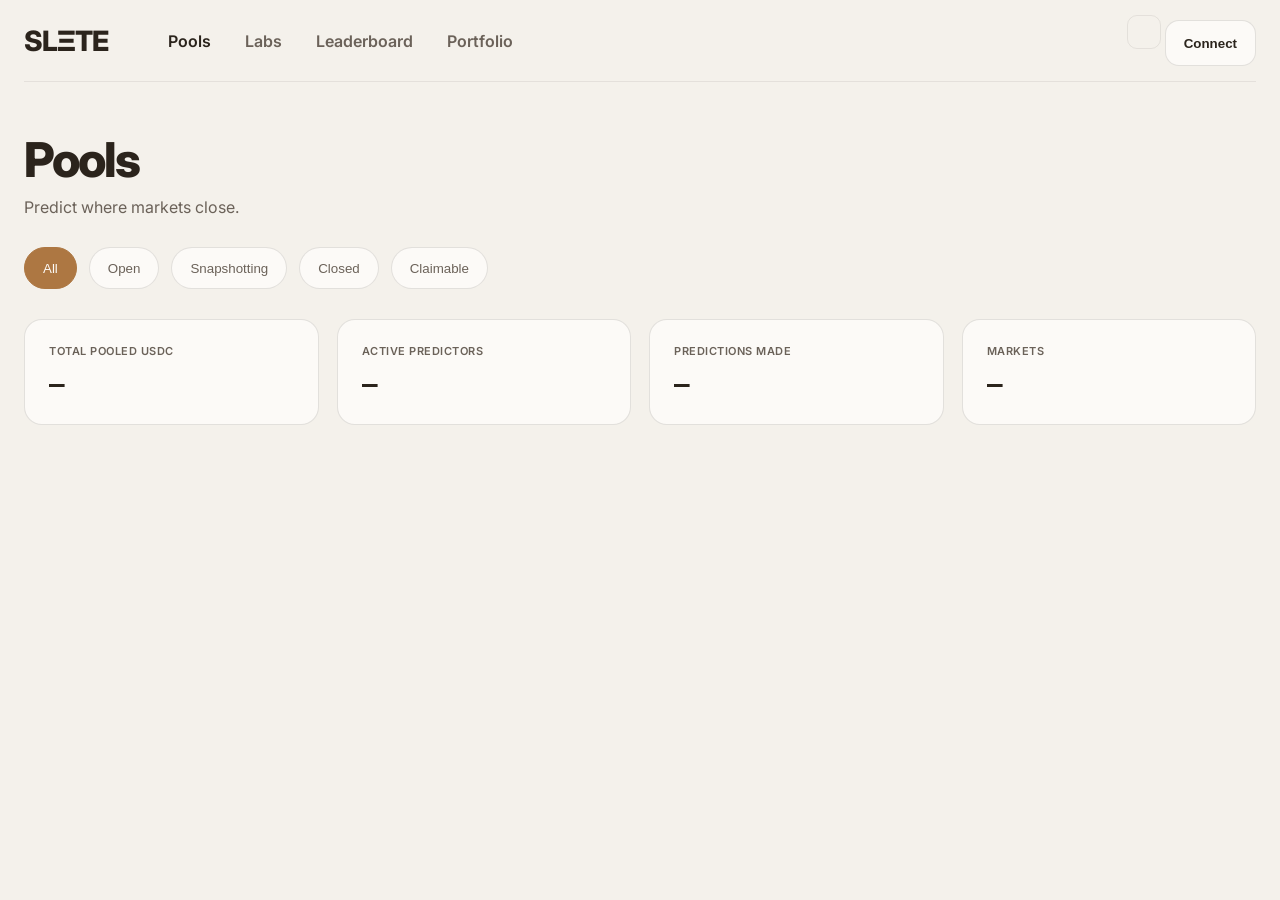
==== index.html @ 481099c1 "Add files via upload" ====
<!DOCTYPE html>
<html lang="en">
<head>

<meta charset="UTF-8">
<meta name="viewport" content="width=device-width, initial-scale=1.0">

<title>Slete</title>

<link rel="stylesheet" href="slete-desktop.css">
<link rel="stylesheet" href="slete.css">

<link rel="preconnect" href="https://fonts.googleapis.com">
<link rel="preconnect" href="https://fonts.gstatic.com" crossorigin>

<link href="https://fonts.googleapis.com/css2?family=IBM+Plex+Mono:wght@400;600;700&family=Inter:wght@400;500;600;700;800&display=swap" rel="stylesheet">

<script src="https://unpkg.com/lucide@latest/dist/umd/lucide.min.js"></script>

</head>
<body>
    
    <!-- SIDEBAR OVERLAY -->
<div class="sidebar-overlay" id="sidebarOverlay"></div>

<!-- COMMAND DRAWER -->
<aside class="sidebar" id="sidebar">

    <!-- TOP — Identity -->
    <div class="sidebar-identity">
        <div class="sidebar-logo">SL<span>Ξ</span>TE</div>
        <div class="sidebar-wallet-state" id="sidebarWalletState">
            <div class="sidebar-wallet-dot disconnected" id="sidebarWalletDot"></div>
            <span id="sidebarWalletLabel">Not connected</span>
        </div>
    </div>

    <!-- MIDDLE — Navigation -->
    <nav class="sidebar-nav">
        <button class="sidebar-nav-item active" data-sidebar-nav="pools">
            <svg width="18" height="18" viewBox="0 0 24 24" fill="none" stroke="currentColor" stroke-width="2" stroke-linecap="round" stroke-linejoin="round"><rect x="2" y="3" width="20" height="14" rx="2"/><line x1="8" y1="21" x2="16" y2="21"/><line x1="12" y1="17" x2="12" y2="21"/></svg>
            <span>Pools</span>
            <div class="sidebar-nav-badge open-badge">3 Open</div>
        </button>
        <button class="sidebar-nav-item" data-sidebar-nav="leaderboard">
            <svg width="18" height="18" viewBox="0 0 24 24" fill="none" stroke="currentColor" stroke-width="2" stroke-linecap="round" stroke-linejoin="round"><polyline points="22 12 18 12 15 21 9 3 6 12 2 12"/></svg>
            <span>Leaderboard</span>
        </button>
        <button class="sidebar-nav-item" data-sidebar-nav="portfolio">
            <svg width="18" height="18" viewBox="0 0 24 24" fill="none" stroke="currentColor" stroke-width="2" stroke-linecap="round" stroke-linejoin="round"><path d="M20 21v-2a4 4 0 0 0-4-4H8a4 4 0 0 0-4 4v2"/><circle cx="12" cy="7" r="4"/></svg>
            <span>Portfolio</span>
        </button>
        <div class="sidebar-divider"></div>
        <button class="sidebar-nav-item sidebar-nav-item--dim" data-sidebar-nav="labs" title="Coming soon — AI-assisted prediction tools">
            <svg width="18" height="18" viewBox="0 0 24 24" fill="none" stroke="currentColor" stroke-width="2" stroke-linecap="round" stroke-linejoin="round"><path d="M9 3H5a2 2 0 0 0-2 2v4m6-6h10a2 2 0 0 1 2 2v4M9 3v18m0 0h10a2 2 0 0 0 2-2v-4M9 21H5a2 2 0 0 1-2-2v-4m0 0h18"/></svg>
            <span>Labs</span>
            <div class="sidebar-nav-tag">Q3</div>
        </button>
    </nav>

    <!-- BOTTOM — CTA -->
    <div class="sidebar-footer">
        <div class="sidebar-protocol-info">
            <span class="sidebar-protocol-label">Powered by</span>
            <span class="sidebar-protocol-value">DeepBook · Sui</span>
        </div>
        <button class="sidebar-propose-btn" data-sidebar-nav="propose">
            <svg width="16" height="16" viewBox="0 0 24 24" fill="none" stroke="currentColor" stroke-width="2.5" stroke-linecap="round" stroke-linejoin="round"><line x1="12" y1="5" x2="12" y2="19"/><line x1="5" y1="12" x2="19" y2="12"/></svg>
            Propose Market
        </button>
    </div>

</aside>

<!-- =========================================
     APP
========================================= -->

<div class="app-shell">

    <!-- =====================================
         NAVBAR
    ====================================== -->

    <header class="navbar">

        <div class="nav-left">

            <div class="logo">
                SL<span>Ξ</span>TE
            </div>

            <nav class="nav-menu">

                <a href="#" class="active">
                    Pools
                </a>

                <a href="#">
                    Labs
                </a>

                <a href="#">
                    Leaderboard
                </a>

                <a href="#">
                    Portfolio
                </a>

            </nav>

        </div>

<div class="nav-right">
<button data-theme class="theme-toggle" aria-label="Toggle theme">
        <i data-lucide="sun" width="16" height="16"></i>
    </button>
    <button class="wallet-btn" id="walletBtn">Connect</button>
    <button class="nav-hamburger" id="navHamburger" aria-label="Menu">
        <span></span>
        <span></span>
        <span></span>
    </button>
</div>

    </header>

    <!-- =====================================
         PAGE HEADER
    ====================================== -->
     <!-- POOLS PAGE -->
                   <div id="page-pools">
    <section class="page-header">

        <div>

            <h1>
                Pools
            </h1>

            <p>
                Predict where markets close.
            </p>

        </div>

    </section>

    <!-- =====================================
         FILTERS
    ====================================== -->

    <section class="filters">

        <button class="filter-chip active">
            All
        </button>

        <button class="filter-chip">
            Open
        </button>

        <button class="filter-chip">
            Snapshotting
        </button>

        <button class="filter-chip">
            Closed
        </button>

        <button class="filter-chip">
            Claimable
        </button>

    </section>

    <!-- =====================================
         PROTOCOL METRICS
    ====================================== -->

    <section class="metrics-grid">

        <div class="metric-card">
            <span>Total Pooled USDC</span>
            <strong id="statTotalPooled">—</strong>
        </div>

        <div class="metric-card">
            <span>Active Predictors</span>
            <strong id="statActivePredictors">—</strong>
        </div>

        <div class="metric-card">
            <span>Predictions Made</span>
            <strong id="statPredictionsMade">—</strong>
        </div>

        <div class="metric-card">
            <span>Markets</span>
            <strong id="statMarkets">—</strong>
        </div>

    </section>

    <!-- =====================================
         POOLS GRID
    ====================================== -->

    <section class="pools-grid" id="active-pools-grid">

    </section>

    <!-- CLOSED MARKETS — populated dynamically by initOracleData -->
    <section class="pools-grid" id="closed-pools-grid" style="display:none;"></section>

    </div><!-- end #page-pools -->
    
    <!-- PORTFOLIO PAGE -->
<div id="page-portfolio" style="display:none;">

    <section class="page-header">
        <div>
            <h1>Portfolio</h1>
            <p>Your prediction history.</p>
        </div>
    </section>

    <!-- DISCONNECTED STATE -->
    <div class="portfolio-connect-gate" id="portfolioGate">
        <div class="portfolio-gate-inner">
            <svg width="40" height="40" viewBox="0 0 24 24" fill="none" stroke="currentColor" stroke-width="1.5" stroke-linecap="round" stroke-linejoin="round" style="color:var(--text-muted);margin-bottom:16px"><path d="M20 21v-2a4 4 0 0 0-4-4H8a4 4 0 0 0-4 4v2"/><circle cx="12" cy="7" r="4"/></svg>
            <p class="portfolio-gate-text">Connect your wallet to view your prediction history</p>
            <button class="detail-gate-btn" id="portfolioConnectBtn">Connect Wallet →</button>
        </div>
    </div>

    <!-- CONNECTED STATE -->
    <div class="portfolio-content" id="portfolioContent" style="display:none;">

        <!-- STATS BAR -->
        <div class="portfolio-stats">
            <div class="portfolio-stat">
                <span>Predictions</span>
                <strong id="portStatTotal">0</strong>
            </div>
            <div class="portfolio-stat">
                <span>Win Rate</span>
                <strong id="portStatWinRate">—</strong>
            </div>
            <div class="portfolio-stat">
                <span>Total Earned</span>
                <strong id="portStatEarned">0 USDC</strong>
            </div>
            
            <div class="portfolio-stat">
    <span>DUSDC Balance</span>
    <strong id="portStatBalance">—</strong>
</div>
            
        </div>

        <!-- EMPTY STATE -->
        <div class="portfolio-empty" id="portfolioEmpty">
            <p>No predictions yet.</p>
            <button class="detail-gate-btn" id="portfolioGoPoolsBtn">Browse Pools →</button>
        </div>

        <!-- HISTORY LIST -->
        <div class="portfolio-history" id="portfolioHistory" style="display:none;">
            <div class="portfolio-history-header">
    <span>Pair</span>
    <span>Strike</span>
    <span>Size</span>
    <span>Unr. PnL</span>
    <span>Status</span>
</div>
            <div id="portfolioHistoryRows"></div>
        </div>

    </div>

</div><!-- end #page-portfolio -->

<!-- PROPOSE MARKET PAGE -->
<div id="page-propose" style="display:none;">

    <section class="page-header">
        <div>
            <h1>Propose Market</h1>
            <p>Create a new prediction pool on DeepBook.</p>
        </div>
    </section>

    <!-- STEP INDICATOR -->
    <div class="propose-steps">
        <div class="propose-step active" data-step="1">
            <div class="propose-step-num">1</div>
            <span>Asset Pair</span>
        </div>
        <div class="propose-step-line"></div>
        <div class="propose-step" data-step="2">
            <div class="propose-step-num">2</div>
            <span>Configure</span>
        </div>
        <div class="propose-step-line"></div>
        <div class="propose-step" data-step="3">
            <div class="propose-step-num">3</div>
            <span>Review</span>
        </div>
    </div>

    <!-- STEP 1 — Asset Pair -->
    <div class="propose-panel" id="proposeStep1">
        <h2 class="propose-panel-title">Choose an asset pair</h2>
        <p class="propose-panel-sub">Select the base asset. All pools are quoted in USDC.</p>
        <div class="propose-asset-grid">
            <button class="propose-asset-chip active" data-asset="SUI">
                <img src="https://assets.coingecko.com/coins/images/26375/small/sui-ocean-square.png" alt="SUI">
                <span>SUI</span>
            </button>
            <button class="propose-asset-chip" data-asset="ETH">
                <img src="https://assets.coingecko.com/coins/images/279/small/ethereum.png" alt="ETH">
                <span>ETH</span>
            </button>
            <button class="propose-asset-chip" data-asset="SOL">
                <img src="https://assets.coingecko.com/coins/images/4128/small/solana.png" alt="SOL">
                <span>SOL</span>
            </button>
            <button class="propose-asset-chip" data-asset="BTC">
                <img src="https://assets.coingecko.com/coins/images/1/small/bitcoin.png" alt="BTC">
                <span>BTC</span>
            </button>
        </div>
        <div class="propose-selected-pair">
            <span id="proposeSelectedPair">SUI / USDC</span>
        </div>
        <button class="propose-next-btn" id="proposeNext1">Continue →</button>
    </div>

    <!-- STEP 2 — Configure -->
    <div class="propose-panel" id="proposeStep2" style="display:none;">
        <h2 class="propose-panel-title">Configure your pool</h2>
        <p class="propose-panel-sub">Set the duration and entry fee for predictors.</p>

        <div class="propose-field">
            <label class="propose-label">Pool Duration</label>
            <div class="propose-option-row">
                <button class="propose-option active" data-duration="6">6H</button>
                <button class="propose-option" data-duration="12">12H</button>
                <button class="propose-option" data-duration="24">24H</button>
                <button class="propose-option" data-duration="48">48H</button>
            </div>
        </div>

        <div class="propose-field">
            <label class="propose-label">Entry Fee</label>
            <div class="propose-option-row">
                <button class="propose-option active" data-fee="1">1 USDC</button>
                <button class="propose-option" data-fee="2">2 USDC</button>
                <button class="propose-option" data-fee="5">5 USDC</button>
                <button class="propose-option" data-fee="10">10 USDC</button>
            </div>
        </div>

        <div class="propose-field">
            <label class="propose-label">Oracle Source</label>
            <div class="propose-oracle-display">
                <svg width="16" height="16" viewBox="0 0 24 24" fill="none" stroke="currentColor" stroke-width="2"><circle cx="12" cy="12" r="10"/><polyline points="12 6 12 12 16 14"/></svg>
                DeepBook Price Oracle · Sui Testnet
            </div>
        </div>

        <div class="propose-nav-row">
            <button class="propose-back-btn" id="proposeBack2">← Back</button>
            <button class="propose-next-btn" id="proposeNext2">Continue →</button>
        </div>
    </div>

    <!-- STEP 3 — Review -->
    <div class="propose-panel" id="proposeStep3" style="display:none;">
        <h2 class="propose-panel-title">Review & Submit</h2>
        <p class="propose-panel-sub">Confirm your proposal before submitting on-chain.</p>

        <div class="propose-review-card">
            <div class="propose-review-row">
                <span>Asset Pair</span>
                <strong id="reviewPair">SUI / USDC</strong>
            </div>
            <div class="propose-review-row">
                <span>Duration</span>
                <strong id="reviewDuration">24H</strong>
            </div>
            <div class="propose-review-row">
                <span>Entry Fee</span>
                <strong id="reviewFee">1 USDC</strong>
            </div>
            <div class="propose-review-row">
                <span>Oracle</span>
                <strong>DeepBook · Sui</strong>
            </div>
            <div class="propose-review-row">
                <span>Network</span>
                <strong>Sui Testnet</strong>
            </div>
        </div>

        <div class="propose-submit-gate" id="proposeGate">
            <p>Connect your wallet to submit this proposal on-chain.</p>
            <button class="detail-gate-btn" id="proposeConnectBtn">Connect Wallet →</button>
        </div>

        <div class="propose-submit-form" id="proposeForm" style="display:none;">
            <button class="propose-submit-btn" id="proposeSubmitBtn">
                Submit Proposal on Sui →
            </button>
            <p class="propose-disclaimer">This proposal will be submitted to the Slete protocol contract on Sui Testnet.</p>
        </div>

        <div class="propose-nav-row">
            <button class="propose-back-btn" id="proposeBack3">← Back</button>
        </div>
    </div>

</div><!-- end #page-propose -->

<!-- LEADERBOARD PAGE -->
<div id="page-leaderboard" style="display:none;">

    <section class="page-header">
        <div>
            <h1>Leaderboard</h1>
            <p>Top predictors by accuracy.</p>
        </div>
    </section>

   <div style="display:flex;flex-direction:column;align-items:center;justify-content:center;padding:80px 24px;text-align:center;gap:12px;">
    <span style="font-size:32px;">🏆</span>
    <h2 style="font-size:20px;font-weight:700;margin:0;">Coming Soon</h2>
    <p style="color:var(--muted);font-size:14px;margin:0;max-width:260px;">The leaderboard goes live once more predictors join. Be first.</p>
</div>
   
</div><!-- end #page-leaderboard -->

    <!-- =====================================
         MOBILE BOTTOM NAV
    ====================================== -->

    <nav class="mobile-nav">

        <button class="mobile-nav-item active" data-nav="pools">
            <svg width="22" height="22" viewBox="0 0 24 24" fill="none" stroke="currentColor" stroke-width="2" stroke-linecap="round" stroke-linejoin="round"><rect x="2" y="3" width="20" height="14" rx="2"/><line x1="8" y1="21" x2="16" y2="21"/><line x1="12" y1="17" x2="12" y2="21"/></svg>
            Pools
        </button>

        <button class="mobile-nav-item" data-nav="labs" style="display:none;">
            <svg width="22" height="22" viewBox="0 0 24 24" fill="none" stroke="currentColor" stroke-width="2" stroke-linecap="round" stroke-linejoin="round"><path d="M9 3H5a2 2 0 0 0-2 2v4m6-6h10a2 2 0 0 1 2 2v4M9 3v18m0 0h10a2 2 0 0 0 2-2v-4M9 21H5a2 2 0 0 1-2-2v-4m0 0h18"/></svg>
            Labs
        </button>

        <button class="mobile-nav-item" data-nav="leaderboard">
            <svg width="22" height="22" viewBox="0 0 24 24" fill="none" stroke="currentColor" stroke-width="2" stroke-linecap="round" stroke-linejoin="round"><polyline points="22 12 18 12 15 21 9 3 6 12 2 12"/></svg>
            Leaders
        </button>

        <button class="mobile-nav-item" data-nav="portfolio">
            <svg width="22" height="22" viewBox="0 0 24 24" fill="none" stroke="currentColor" stroke-width="2" stroke-linecap="round" stroke-linejoin="round"><path d="M20 21v-2a4 4 0 0 0-4-4H8a4 4 0 0 0-4 4v2"/><circle cx="12" cy="7" r="4"/></svg>
            Portfolio
        </button>

    </nav>
</div>

<script type="module">
  import { Transaction } from 'https://esm.sh/@mysten/sui@1.21.1/transactions';
  window.__SuiTransaction = Transaction;
</script>

<script src="sui-wallet.js"></script>
<script src="slete.js"></script>
<script>lucide.createIcons();</script>

   <!-- POOL DETAIL PAGE — outside app-shell so fixed positioning is never broken -->
   <section class="detail-page" id="page-pool-detail">

        <!-- DETAIL NAVBAR -->
        <header class="detail-nav">
            <div class="detail-nav-top">
                <button class="detail-back" id="detailBack">
                    <svg width="20" height="20" viewBox="0 0 24 24" fill="none" stroke="currentColor" stroke-width="2.5" stroke-linecap="round" stroke-linejoin="round"><polyline points="15 18 9 12 15 6"/></svg>
                </button>
                <div class="detail-breadcrumb">
                    <span class="detail-bc-pools">Pools</span>
                    <svg width="14" height="14" viewBox="0 0 24 24" fill="none" stroke="currentColor" stroke-width="2" stroke-linecap="round" stroke-linejoin="round"><polyline points="9 18 15 12 9 6"/></svg>
                    <span class="detail-bc-asset" id="detailBcAsset"></span>
                </div>
            </div>
            <div class="detail-pool-switcher" id="detailPoolSwitcher"></div>
        </header>

       <!-- PRICE HERO -->
<div class="detail-price-hero">
    <div class="detail-price-left">
        <div class="detail-asset-top">
            <div class="detail-asset-icons"></div>
            <div class="detail-asset-name" id="detailAsset"></div>
            <div class="detail-status-badge">Open</div>
        </div>
        <div class="detail-price-row">
            <span class="detail-live-price" id="detailLivePrice"></span>
            <span class="detail-change" id="detailChange"></span>
        </div>
    </div>
    <div class="detail-price-right">
        <div class="detail-price-right-top">
            <div class="detail-pool-id-badge" id="detailPoolId"></div>
            <button class="detail-share-btn" id="detailShareBtn">
                <svg width="15" height="15" viewBox="0 0 24 24" fill="none" stroke="currentColor" stroke-width="2" stroke-linecap="round" stroke-linejoin="round"><circle cx="18" cy="5" r="3"/><circle cx="6" cy="12" r="3"/><circle cx="18" cy="19" r="3"/><line x1="8.59" y1="13.51" x2="15.42" y2="17.49"/><line x1="15.41" y1="6.51" x2="8.59" y2="10.49"/></svg>
            </button>
        </div>
        <div class="detail-duration-badge" id="detailDuration"></div>
    </div>
</div>

<!-- PRICE TO BEAT BANNER -->
<div class="detail-ptb" id="detailPtbBanner">
    <div class="detail-ptb-left">
        <span class="detail-ptb-label">Crowd Target</span>
        <span class="detail-ptb-price" id="detailPtbPrice">—</span>
    </div>
    <div class="detail-ptb-right">
        <span class="detail-ptb-delta" id="detailPtbDelta">—</span>
        <span class="detail-ptb-hint">from current</span>
    </div>
</div>

        <!-- TRADINGVIEW CHART -->
<div class="detail-chart-wrap">
    <div class="tradingview-widget-container" id="tvChartContainer">
        <div id="tradingview_chart"></div>
    </div>
    <canvas id="detailChartCanvas" class="detail-chart-canvas"></canvas>
    <div class="detail-pnl-badge" id="detailPnlBadge" style="display:none;"></div>
</div>

        <!-- DUAL TIMERS -->
        <div class="detail-timers">
        <div class="detail-timer-card detail-timer-close">
    <div class="detail-timer-label">Pool Closes In</div>
    <div class="detail-timer-value" id="detailTimerClose">—</div>
    <div class="detail-timer-tag">Entry deadline</div>
</div>
<div class="detail-timer-card detail-timer-snapshot">
    <div class="detail-timer-label">Snapshot In</div>
    <div class="detail-timer-value" id="detailTimerSnapshot">—</div>
    <div class="detail-timer-tag">Oracle reads price</div>
</div>
        </div>

        <!-- POOL METADATA STRIP -->
        <div class="detail-meta-strip">
            <div class="detail-meta-item">
                <span>Pool ID</span>
                <strong id="detailMetaPool">—</strong>
            </div>
            <div class="detail-meta-item">
                <span>Entry Fee</span>
                <strong id="detailMetaEntry">—</strong>
            </div>
            <div class="detail-meta-item">
                <span>Predictors</span>
                <strong id="detailMetaPredictors">—</strong>
            </div>
            <div class="detail-meta-item">
                <span>Prize Pool</span>
                <strong id="detailMetaPrize">—</strong>
            </div>
        </div>

        <!-- PREDICTION DISTRIBUTION -->
        <div class="detail-distribution">
            <div class="detail-dist-header">
                <span class="detail-dist-title">Prediction Distribution</span>
                <span class="detail-dist-sub" id="detailDistSub"></span>
                <p class="detail-dist-hint">Tap a bar to set your prediction</p>
            </div>
            <div class="detail-dist-bars" id="detailDistBars"></div>
            <div class="detail-dist-range">
                <span id="detailDistMin">—</span>
                <span>Current Price</span>
                <span id="detailDistMax">—</span>
            </div>
            <div class="detail-crowd-indicator" id="detailCrowdIndicator">
                <span class="crowd-dot"></span>
                <span class="crowd-text" id="detailCrowdText">—</span>
            </div>
        </div>
        
        <!-- PRICE CLUSTERS -->
<div class="detail-clusters" id="detailClusters">
    <div class="detail-clusters-header" id="detailClustersToggle">
        <span class="detail-clusters-title">Price Clusters</span>
        <span class="detail-clusters-sub" id="detailClustersSub">—</span>
        <svg class="detail-clusters-chevron" width="14" height="14" viewBox="0 0 24 24" fill="none" stroke="currentColor" stroke-width="2.5" stroke-linecap="round" stroke-linejoin="round"><polyline points="6 9 12 15 18 9"/></svg>
    </div>
    <div class="detail-clusters-body" id="detailClustersBody">
        <div class="detail-clusters-table">
            <div class="detail-clusters-thead">
                <span>Price Range</span>
                <span>Predictors</span>
                <span>Conviction</span>
            </div>
            <div id="detailClustersRows"></div>
        </div>
    </div>
</div>

        <!-- STICKY PREDICT SHEET -->
<div class="detail-sticky-sheet" id="detailStickySheet">

    <!-- GATE STATE -->
    <div class="detail-sheet-gate" id="detailConnectGate">
        <p class="detail-gate-text">Connect your wallet to make a prediction</p>
        <button class="detail-gate-btn" id="detailGateConnect">Connect Wallet</button>
    </div>

    <!-- INPUT STATE -->
    <div class="detail-sheet-form" id="detailPredictForm" style="display:none;">

        <!-- Row 1: Price input -->
        <div class="detail-sheet-price-row">
            <div class="detail-sheet-price-left">
                <span class="detail-sheet-prefix">$</span>
                <input type="number" class="detail-sheet-input" id="detailPredictionInput" placeholder="Enter price" step="0.001"/>
            </div>
            <button class="detail-sheet-use-current" id="detailUseCurrentBtn">Use current</button>
        </div>

       <!-- Row 2: Amount chips -->
        <div class="detail-sheet-amount-row">
            <div class="detail-sheet-chips" id="detailAmountChips">
                <button class="detail-amount-chip active" data-amount="1">1</button>
                <button class="detail-amount-chip" data-amount="5">5</button>
                <button class="detail-amount-chip" data-amount="10">10</button>
                <button class="detail-amount-chip" data-amount="custom">
                    <svg width="12" height="12" viewBox="0 0 24 24" fill="none" stroke="currentColor" stroke-width="2.5" stroke-linecap="round" stroke-linejoin="round"><line x1="12" y1="5" x2="12" y2="19"/><line x1="5" y1="12" x2="19" y2="12"/></svg>
                </button>
                <input type="number" class="detail-custom-amount" id="detailCustomAmount" placeholder="DUSDC" min="1" step="1" style="display:none;"/>
            </div>
            <!-- Row 3: Full-width CTA -->
            <button class="detail-submit-btn" id="detailSubmit">Confirm Prediction</button>
        </div>

    </div>

    <!-- POSITION STATE -->
    <div class="detail-position" id="detailPosition" style="display:none;">
        <div class="detail-position-header">
            <span class="detail-position-title">Your Position</span>
            <span class="detail-position-badge">Active</span>
        </div>
        <div class="detail-position-rows">
            <div class="detail-position-row"><span>Your Prediction</span><strong id="posYours">—</strong></div>
            <div class="detail-position-row"><span>Current Price</span><strong id="posCurrent">—</strong></div>
            <div class="detail-position-row"><span>Crowd Median</span><strong id="posCrowd">—</strong></div>
            <div class="detail-position-row"><span>Your Distance</span><strong id="posDistance">—</strong></div>
        </div>
    </div>

</div>

    </section>

</body>
</html>
---- slete-desktop.css ----
/* =========================================================
   SLETE DESKTOP
========================================================= */

:root {
    --bg:            #F4F1EB;
    --surface:       #FCFAF7;
    --surface-2:     #F1EADF;
    --border:        rgba(43,36,28,0.08);
    --border-strong: rgba(43,36,28,0.12);
    --text:          #2B241C;
    --text-soft:     #6B6259;
    --text-muted:    #8A8177;
    --accent:        #AD7742;
    --accent-hover:  #956534;
    --accent-soft:   rgba(173,119,66,0.12);
    --green:         #177A55;
    --green-soft:    rgba(23,122,85,0.08);
    --red:           #C14A3A;
    --red-soft:      rgba(193,74,58,0.08);
    --shadow-sm:     0 1px 2px rgba(43,36,28,0.04);
    --shadow-md:     0 6px 20px rgba(43,36,28,0.06);
    --radius:        18px;
    --container:     1400px;
}

* {

    margin: 0;
    padding: 0;
    box-sizing: border-box;

}

body {

    background: var(--bg);
    color: var(--text);
    font-family: Inter, sans-serif;
    min-height: 100vh;
    color-scheme: light;
    font-family: 'Geist', 'SF Pro Display', Inter, sans-serif;
}

.app-shell {

    max-width: var(--container);

    margin: 0 auto;

    padding: 0 24px 80px;

}

/* =========================================================
   NAVBAR
========================================================= */

.navbar {

    height: 82px;

    display: flex;

    align-items: center;

    justify-content: space-between;

    border-bottom: 1px solid var(--border);

}

.nav-left {

    display: flex;

    align-items: center;

    gap: 60px;

}

.logo {

    font-size: 28px;

    font-weight: 800;

    letter-spacing: -1px;

}

.logo span {

    color: var(--blue);

}

.nav-menu {

    display: flex;

    gap: 34px;

}

.nav-menu a {

    text-decoration: none;

    color: var(--text-soft);

    font-weight: 600;

    transition: .2s;

}

.nav-menu a:hover,
.nav-menu a.active {

    color: var(--text);

}

.wallet-btn {
    height: 46px;
    padding: 0 18px;
    border: 1px solid var(--border-strong, rgba(43,36,28,0.12));
    background: var(--surface);
    color: var(--text);
    border-radius: 14px;
    font-weight: 600;
}

.wallet-btn.connected {
    background: var(--green-soft);
    border-color: var(--green);
    color: var(--green);
}

/* =========================================================
   HEADER
========================================================= */

.page-header {

    margin-top: 48px;

    margin-bottom: 30px;

}

.page-header h1 {

    font-size: 48px;

    font-weight: 800;

    letter-spacing: -2px;

    margin-bottom: 8px;

}

.page-header p {

    color: var(--text-soft);

}

/* =========================================================
   FILTERS
========================================================= */

.filters {

    display: flex;

    gap: 12px;

    margin-bottom: 30px;

}

.filter-chip {
    height: 42px;
    padding: 0 18px;
    border-radius: 999px;
    border: 1px solid var(--border-strong, rgba(43,36,28,0.12));
    background: var(--surface);
    color: var(--text-soft);
    cursor: pointer;
}

.filter-chip.active {
background: var(--accent);
border-color: var(--accent);
color: #FCFAF7; }

/* =========================================================
   METRICS
========================================================= */

.metrics-grid {
    display: grid;
    grid-template-columns: repeat(4,1fr);
    gap: 18px;
    margin-bottom: 40px;
}

.metric-card {
    background: var(--surface);
    border: 1px solid var(--border-strong, rgba(43,36,28,0.12));
    border-radius: var(--radius);
    padding: 24px;
}

.metric-card span {
    display: block;
    color: var(--text-soft);
    margin-bottom: 8px;
    font-size: 11px;
    font-weight: 600;
    text-transform: uppercase;
    letter-spacing: 0.5px;
}

.metric-card strong {
    font-size: 26px;
    font-weight: 800;
    font-family: 'IBM Plex Mono', monospace;
    letter-spacing: -0.5px;
}

/* =========================================================
   POOLS GRID
========================================================= */

.pools-grid {

    display: grid;

    grid-template-columns:
        repeat(auto-fill,minmax(340px,1fr));

    gap: 24px;

}

.pool-id {
    font-size: 11px;
    color: var(--text-muted);
    font-weight: 600;
    letter-spacing: .5px;
    text-decoration: none;
    margin-top: 3px;
    display: block;
}

.pool-id:hover {
    color: var(--accent);
}

.pool-pair-row {
    display: flex;
    align-items: center;
    gap: 12px;
    margin-bottom: 20px;
}

.pool-pair-info {
    display: flex;
    flex-direction: column;
    justify-content: center;
}

.asset-icons {
    display: flex;
    align-items: center;
    flex-shrink: 0;
    margin-bottom: 0;
}

.asset-icon {
    width: 32px;
    height: 32px;
    border-radius: 999px;
    object-fit: cover;
    flex-shrink: 0;
    border: 2px solid var(--surface);
}

.asset-icons .asset-icon:last-child {
    margin-left: -10px;
}

/* =========================================================
   POOL CARD
========================================================= */

.pool-card {
    background: var(--surface);
    border: 1px solid var(--border);
    border-radius: 28px;
    padding: 24px;
    transition: .25s;
}

.pool-card:hover {
    transform: translateY(-4px);
    border-color: rgba(173,119,66,0.35);
    box-shadow: 0 20px 40px rgba(173,119,66,0.10);
}

.pool-top {

    display: flex;

    justify-content: space-between;

    align-items: center;

    margin-bottom: 24px;

}

.pool-status {

    height: 34px;

    padding: 0 14px;

    border-radius: 999px;

    display: flex;

    align-items: center;

    font-size: 13px;

    font-weight: 700;

}

.pool-status.open {

    background: rgba(22,163,74,.1);

    color: var(--green);

}

.pool-duration {

    font-size: 14px;

    color: var(--text-soft);

    font-weight: 700;

}

.asset {
    font-size: 22px;
    font-weight: 800;
    letter-spacing: -0.5px;
    line-height: 1;
}

.live-price {

    font-size: 40px;

    font-weight: 800;

    margin-bottom: 24px;

}

.countdown {
    background: var(--surface-2);
    border: 1px solid var(--border);
    border-radius: 18px;
    padding: 14px 18px;
    margin-bottom: 24px;
    position: relative;
    overflow: hidden;
}

.countdown::before {
    content: '';
    position: absolute;
    inset: 0;
    background: linear-gradient(135deg, rgba(173,119,66,0.06), transparent);
    pointer-events: none;
}

.countdown-label {
    font-size: 11px;
    font-weight: 700;
    text-transform: uppercase;
    letter-spacing: 0.6px;
    color: var(--text-muted);
    margin-bottom: 6px;
}

.countdown strong {
    display: block;
    font-size: 28px;
    font-weight: 700;
    font-family: 'IBM Plex Mono', monospace;
    letter-spacing: 2px;
    color: var(--text);
    line-height: 1;
}

.countdown.urgent {
    border-color: rgba(193,74,58,0.3);
    background: rgba(193,74,58,0.06);
    animation: urgency-breathe 1.2s ease-in-out infinite;
}

.countdown.urgent strong {
    color: var(--red);
}

.countdown.warning {
    border-color: rgba(173,119,66,0.4);
    background: rgba(173,119,66,0.07);
}

.countdown.warning strong {
    color: var(--accent);
}

@keyframes urgency-breathe {
    0%, 100% { box-shadow: 0 0 0 0 rgba(193,74,58,0); }
    50% { box-shadow: 0 0 0 4px rgba(193,74,58,0.12); }
}

.pool-stats {

    display: flex;

    flex-direction: column;

    gap: 16px;

    margin-bottom: 24px;

}

.pool-stats div {
    display: flex;
    justify-content: space-between;
    align-items: center;
    padding: 4px 0;
    border-bottom: 1px solid var(--border);
}

.pool-stats div:last-child {
    border-bottom: none;
}

.pool-stats span {
    color: var(--text-soft);
    font-size: 12px;
    font-weight: 500;
    text-transform: uppercase;
    letter-spacing: 0.4px;
}

.pool-stats strong {
    font-weight: 700;
    font-size: 15px;
    color: var(--text);
    font-family: 'IBM Plex Mono', monospace;
}

.join-btn {

    width: 100%;
    height: 54px;
    border: none;
    border-radius: 18px;
    background: var(--accent);
    color: white;
    font-weight: 700;
    cursor: pointer;
    transition: background .2s;
}

.join-btn:hover {
    background: var(--accent-hover);
}

/* =========================================================
   POOL DETAIL PAGE
========================================================= */

.detail-page {
    position: fixed;
    inset: 0;
    background: var(--bg);
    z-index: 1500;
    overflow-y: auto;
    opacity: 0;
    pointer-events: none;
    transition: opacity .2s ease;
    padding-bottom: 0;
    display: none;
}

.detail-page.open {
    display: block;
    opacity: 1;
    pointer-events: all;
}

@keyframes slideUp {
    from { opacity: 0; transform: translateY(18px); }
    to   { opacity: 1; transform: translateY(0); }
}

@keyframes fadeIn {
    from { opacity: 0; }
    to   { opacity: 1; }
}

.detail-page.open .detail-price-hero {
    animation: slideUp .25s ease forwards;
}

.detail-page.open .detail-chart-wrap {
    animation: slideUp .3s ease .05s both;
}

.detail-page.open .detail-timers {
    animation: slideUp .3s ease .1s both;
}

.detail-page.open .detail-meta-strip {
    animation: slideUp .3s ease .15s both;
}

.detail-page.open .detail-distribution {
    animation: slideUp .3s ease .2s both;
}

.detail-page.open .detail-predict-section {
    animation: slideUp .3s ease .25s both;
}

/* DETAIL NAV */

.detail-nav {
    display: flex;
    align-items: center;
    gap: 12px;
    padding: 16px 20px;
    border-bottom: 1px solid var(--border);
    position: sticky;
    top: 0;
    background: var(--bg);
    z-index: 10;
}

.detail-back {
    width: 38px;
    height: 38px;
    border-radius: 999px;
    border: 1px solid var(--border);
    background: var(--surface);
    display: flex;
    align-items: center;
    justify-content: center;
    cursor: pointer;
    flex-shrink: 0;
}

.detail-breadcrumb {
    display: flex;
    align-items: center;
    gap: 6px;
    flex: 1;
    font-size: 14px;
    font-weight: 600;
    color: var(--text-soft);
}

.detail-bc-asset {
    color: var(--text);
}

.detail-nav-right {
    display: flex;
    align-items: center;
    gap: 8px;
}

.detail-status-badge {
    background: rgba(22,163,74,.1);
    color: var(--green);
    font-size: 12px;
    font-weight: 700;
    padding: 4px 12px;
    border-radius: 999px;
}

.detail-duration-badge {
    font-size: 13px;
    font-weight: 700;
    color: var(--text-soft);
}

/* PRICE HERO */

.detail-price-hero {
    display: flex;
    justify-content: space-between;
    align-items: flex-start;
    padding: 20px 20px 14px;
}

.detail-asset-name {
    font-size: 14px;
    font-weight: 700;
    color: var(--text);
    margin-bottom: 0;
}

.detail-price-row {
    display: flex;
    align-items: baseline;
    gap: 10px;
}

.detail-live-price {
    font-size: 40px;
    font-weight: 800;
    letter-spacing: -2px;
    color: var(--text);
    font-family: 'IBM Plex Mono', monospace;
}

.detail-change {
    font-size: 14px;
    font-weight: 700;
    color: var(--green);
}

.detail-change.negative {
    color: #dc2626;
}

.detail-pool-id-badge {
    font-size: 12px;
    font-weight: 700;
    color: var(--text-soft);
    background: var(--surface-2);
    border: 1px solid var(--border);
    padding: 6px 12px;
    border-radius: 999px;
}

/* CHART */

.detail-chart-wrap {
    margin: 0 20px 20px;
    border-radius: 20px;
    overflow: hidden;
    border: 1px solid var(--border);
    background: var(--surface);
    border-color: var(--border);
}

.detail-chart-canvas {
    position: absolute;
    top: 50px;
    left: 0;
    right: 0;
    bottom: 40px;
    width: 100%;
    height: calc(440px - 90px);
    pointer-events: none;
    z-index: 10;
}

.detail-pnl-badge {
    position: absolute;
    top: 58px;
    left: 28px;
    font-size: 14px;
    font-weight: 800;
    font-family: 'IBM Plex Mono', monospace;
    color: var(--accent);
    background: var(--surface);
    border: 1px solid var(--border);
    padding: 5px 10px;
    border-radius: 8px;
    pointer-events: none;
    z-index: 11;
    white-space: nowrap;
}

.detail-pnl-badge.negative {
    color: var(--red, #c0392b);
}

#tradingview_chart {
    width: 100%;
    height: 440px;
}

#tradingview_chart iframe {
    width: 100%;
    height: 440px;
    border: none;
    display: block;
}

/* DUAL TIMERS */

.detail-timers {
    display: grid;
    grid-template-columns: 1fr 1fr;
    gap: 12px;
    padding: 0 20px 20px;
}

.detail-timer-card {
    border-radius: 18px;
    padding: 16px;
    text-align: center;
}

.detail-timer-close {
    background: linear-gradient(135deg, #C14A3A, #d45a48);
    border: none;
    position: relative;
    overflow: hidden;
    animation: timer-close-breathe 2s ease-in-out infinite;
}

.detail-timer-snapshot {
    background: linear-gradient(135deg, #AD7742, #c98d52);
    border: none;
}

@keyframes timer-close-breathe {
    0%, 100% { box-shadow: 0 4px 20px rgba(193,74,58,0.25); }
    50% { box-shadow: 0 4px 32px rgba(193,74,58,0.45); }
}

.detail-timer-tag {
    font-size: 10px;
    font-weight: 700;
    color: rgba(255,255,255,.65);
    text-transform: uppercase;
    letter-spacing: .5px;
    margin-top: 4px;
}

.detail-timer-label {
    font-size: 12px;
    font-weight: 600;
    margin-bottom: 6px;
}

.detail-timer-close .detail-timer-label,
.detail-timer-snapshot .detail-timer-label {
    color: rgba(255,255,255,.82);
}

.detail-timer-close .detail-timer-value,
.detail-timer-snapshot .detail-timer-value {
    color: #fff;
    font-family: 'IBM Plex Mono', monospace;
}

/* METADATA STRIP */

.detail-meta-strip {
    display: grid;
    grid-template-columns: repeat(4,1fr);
    gap: 10px;
    margin: 0 16px 16px;
}

.detail-meta-item {
    background: var(--surface);
    border: 1px solid var(--border);
    border-radius: 14px;
    padding: 16px 10px;
    text-align: center;
}

.detail-meta-item span {
    display: block;
    font-size: 10px;
    font-weight: 600;
    color: var(--text-soft);
    text-transform: uppercase;
    letter-spacing: 0.5px;
    margin-bottom: 6px;
}

.detail-meta-item strong {
    font-size: 15px;
    font-weight: 800;
    font-family: 'IBM Plex Mono', monospace;
}

/* PREDICTION DISTRIBUTION */

.detail-distribution {
    margin: 0 20px 20px;
    background: var(--surface-2);
    border: 1px solid var(--border);
    border-radius: 20px;
    padding: 20px;
}

.detail-dist-header {
    display: flex;
    justify-content: space-between;
    align-items: center;
    margin-bottom: 6px;
}

.detail-dist-title {
    font-size: 15px;
    font-weight: 700;
}

.detail-dist-sub {
    font-size: 12px;
    color: var(--text-soft);
}

.detail-dist-hint {
    font-size: 11px;
    color: var(--text-muted);
    margin-bottom: 14px;
    font-style: italic;
}

.detail-dist-bars {
    display: flex;
    align-items: flex-end;
    gap: 3px;
    height: 80px;
    margin-bottom: 10px;
    position: relative;
}

.detail-dist-bar {
    flex: 1;
    border-radius: 4px 4px 0 0;
    background: rgba(173,119,66,0.18);
    transition: background .15s, transform .15s;
    min-height: 4px;
    cursor: pointer;
    position: relative;
}

.detail-dist-bar:hover,
.detail-dist-bar.hovered {
    background: rgba(173,119,66,0.35);
    transform: scaleY(1.04);
    transform-origin: bottom;
}

.detail-dist-bar.peak {
    background: rgba(173,119,66,0.45);
}

.detail-dist-bar.selected {
    background: var(--accent);
}

.detail-dist-bar.selected::after {
    content: attr(data-price);
    position: absolute;
    bottom: calc(100% + 6px);
    left: 50%;
    transform: translateX(-50%);
    background: var(--text);
    color: var(--surface);
    font-size: 9px;
    font-weight: 700;
    padding: 3px 6px;
    border-radius: 6px;
    white-space: nowrap;
    pointer-events: none;
    font-family: 'IBM Plex Mono', monospace;
}

.detail-dist-range {
    display: flex;
    justify-content: space-between;
    font-size: 11px;
    color: var(--text-soft);
    font-weight: 600;
    font-family: 'IBM Plex Mono', monospace;
}

.detail-dist-range span:nth-child(2) {
    color: var(--accent);
    font-weight: 700;
}

.detail-crowd-indicator {
    display: flex;
    align-items: center;
    gap: 8px;
    margin-top: 14px;
    padding: 10px 14px;
    background: var(--accent-soft);
    border-radius: 10px;
    border: 1px solid rgba(173,119,66,0.15);
}

.crowd-dot {
    width: 7px;
    height: 7px;
    border-radius: 999px;
    background: var(--accent);
    flex-shrink: 0;
    animation: pulse-dot 2s infinite;
}

@keyframes pulse-dot {
    0%, 100% { opacity: 1; transform: scale(1); }
    50% { opacity: 0.5; transform: scale(0.8); }
}

.crowd-text {
    font-size: 12px;
    font-weight: 600;
    color: var(--text-soft);
    line-height: 1.4;
}

.crowd-text strong {
    color: var(--accent);
    font-weight: 700;
}


/* STICKY PREDICT SHEET */
.detail-sticky-sheet {
    position: sticky;
    bottom: 0;
    background: var(--bg);
    border-top: 1px solid var(--border);
    padding: 16px 20px 28px;
    z-index: 100;
    box-shadow: 0 -8px 32px rgba(43,36,28,0.08);
}

body.dark .detail-sticky-sheet {
    box-shadow: 0 -8px 32px rgba(0,0,0,0.35);
}

/* Gate — connect wallet */
.detail-sheet-gate {
    display: flex;
    flex-direction: column;
    align-items: center;
    gap: 12px;
    padding: 8px 0;
}

.detail-gate-text {
    font-size: 13px;
    color: var(--text-soft);
    font-weight: 500;
}

.detail-gate-btn {
    height: 52px;
    width: 100%;
    border: none;
    border-radius: 14px;
    background: var(--accent);
    color: #fff;
    font-size: 15px;
    font-weight: 700;
    font-family: 'IBM Plex Mono', monospace;
    cursor: pointer;
    transition: background 0.2s;
    letter-spacing: 0.2px;
}

.detail-gate-btn:hover {
    background: var(--accent-hover);
}

/* Form container */
.detail-sheet-form {
    display: flex;
    flex-direction: column;
    gap: 14px;
}

/* Row 1 — price input card */
.detail-sheet-price-row {
    display: flex;
    align-items: center;
    gap: 12px;
    background: var(--surface);
    border: 1.5px solid var(--border-strong);
    border-radius: 16px;
    padding: 14px 16px;
    transition: border-color 0.2s;
}

.detail-sheet-price-row:focus-within {
    border-color: var(--accent);
}

.detail-sheet-price-left {
    display: flex;
    align-items: baseline;
    gap: 4px;
    flex: 1;
}

.detail-sheet-prefix {
    font-size: 22px;
    font-weight: 700;
    color: var(--text-muted);
    flex-shrink: 0;
    font-family: 'IBM Plex Mono', monospace;
    line-height: 1;
}

.detail-sheet-input {
    flex: 1;
    border: none;
    outline: none;
    font-size: 28px;
    font-weight: 800;
    font-family: 'IBM Plex Mono', monospace;
    color: var(--text);
    background: transparent;
    min-width: 0;
    letter-spacing: -0.5px;
}

.detail-sheet-input::placeholder {
    color: var(--text-muted);
    opacity: 0.35;
    font-weight: 600;
    font-size: 22px;
}

.detail-sheet-use-current {
    font-size: 11px;
    font-weight: 700;
    color: var(--accent);
    background: var(--accent-soft);
    border: 1px solid rgba(173,119,66,0.25);
    padding: 7px 13px;
    border-radius: 10px;
    cursor: pointer;
    white-space: nowrap;
    flex-shrink: 0;
    transition: background 0.15s;
    letter-spacing: 0.2px;
}

.detail-sheet-use-current:hover {
    background: rgba(173,119,66,0.2);
}

/* Row 2 — amount chips (full width segmented control) */
.detail-sheet-amount-row {
    display: flex;
    flex-direction: column;
    gap: 12px;
}

.detail-sheet-chips {
    display: flex;
    align-items: center;
    gap: 0;
    background: var(--surface-2);
    border: 1px solid var(--border);
    border-radius: 12px;
    padding: 4px;
    width: 100%;
}

.detail-amount-chip {
    flex: 1;
    height: 38px;
    padding: 0;
    border-radius: 9px;
    border: none;
    background: transparent;
    color: var(--text-soft);
    font-size: 14px;
    font-weight: 700;
    font-family: 'IBM Plex Mono', monospace;
    cursor: pointer;
    transition: background 0.15s, color 0.15s, box-shadow 0.15s;
    display: flex;
    align-items: center;
    justify-content: center;
}

.detail-amount-chip.active {
    background: var(--surface);
    color: var(--text);
    box-shadow: 0 1px 4px rgba(43,36,28,0.1);
}

.detail-amount-chip[data-amount="custom"] {
    color: var(--text-muted);
    flex: 0 0 42px;
}

.detail-custom-amount {
    height: 38px;
    border: 1.5px solid var(--accent);
    border-radius: 9px;
    background: var(--accent-soft);
    color: var(--accent);
    font-size: 14px;
    font-weight: 700;
    font-family: 'IBM Plex Mono', monospace;
    padding: 0 12px;
    outline: none;
    width: 90px;
    flex-shrink: 0;
}

.detail-custom-amount::placeholder {
    color: var(--accent);
    opacity: 0.5;
}

/* Row 2 — amounts + confirm */
.detail-sheet-amount-row {
    display: flex;
    align-items: center;
    gap: 8px;
}

.detail-sheet-chips {
    display: flex;
    align-items: center;
    gap: 6px;
    flex: 1;
    min-width: 0;
}

.detail-amount-chip {
    height: 36px;
    padding: 0 13px;
    border-radius: 8px;
    border: 1.5px solid var(--border);
    background: transparent;
    color: var(--text-soft);
    font-size: 13px;
    font-weight: 700;
    font-family: 'IBM Plex Mono', monospace;
    cursor: pointer;
    transition: border-color 0.15s, color 0.15s, background 0.15s;
    flex-shrink: 0;
    display: flex;
    align-items: center;
    justify-content: center;
}

.detail-amount-chip.active {
    border-color: var(--accent);
    color: var(--accent);
    background: var(--accent-soft);
}

.detail-amount-chip[data-amount="custom"] {
    padding: 0 10px;
    color: var(--text-muted);
}

.detail-custom-amount {
    height: 36px;
    border: 1.5px solid var(--accent);
    border-radius: 8px;
    background: var(--accent-soft);
    color: var(--accent);
    font-size: 13px;
    font-weight: 700;
    font-family: 'IBM Plex Mono', monospace;
    padding: 0 10px;
    outline: none;
    width: 80px;
    flex-shrink: 0;
}

.detail-custom-amount::placeholder {
    color: var(--accent);
    opacity: 0.5;
}

.detail-submit-btn {
    width: 100%;
    height: 54px;
    border: none;
    border-radius: 14px;
    background: var(--accent);
    color: #fff;
    font-size: 16px;
    font-weight: 700;
    font-family: 'IBM Plex Mono', monospace;
    cursor: pointer;
    transition: background 0.2s, transform 0.15s;
    letter-spacing: 0.3px;
}

.detail-submit-btn:hover {
    background: var(--accent-hover);
}

.detail-submit-btn:active {
    opacity: .9;
    transform: scale(.99);
}

/* PREDICT INPUT */
.detail-predict-label {
    font-size: 13px;
    font-weight: 700;
    color: var(--text-soft);
    text-transform: uppercase;
    letter-spacing: .5px;
    margin-bottom: 10px;
}

.detail-input-wrap {
    display: flex;
    align-items: center;
    border: 2px solid var(--accent);
    border-radius: 16px;
    height: 60px;
    padding: 0 12px 0 16px;
    margin-bottom: 12px;
    gap: 8px;
    background: var(--surface);
    color: var(--text);
}

.detail-input-prefix {
    font-size: 24px;
    font-weight: 700;
    color: var(--text-soft);
}

.detail-input {
    flex: 1;
    border: none;
    outline: none;
    font-size: 24px;
    font-weight: 700;
    font-family: Inter, sans-serif;
    color: var(--text);
    background: transparent;
}

.detail-input-hint {
    font-size: 12px;
    font-weight: 700;
    color: var(--accent);
    background: var(--accent-soft);
    border: 1.5px solid rgba(173,119,66,0.25);
    padding: 8px 14px;
    border-radius: 999px;
    cursor: pointer;
    flex-shrink: 0;
    transition: background .15s, border-color .15s;
    white-space: nowrap;
}

.detail-input-hint:hover {
    background: rgba(173,119,66,0.2);
    border-color: var(--accent);
}

.detail-submit-btn {
    width: 100%;
    height: 58px;
    border: none;
    border-radius: 16px;
    background: var(--accent);
    color: white;
    font-size: 17px;
    font-weight: 700;
    cursor: pointer;
    transition: opacity .2s, transform .15s;
    margin-bottom: 16px;
    font-family: 'IBM Plex Mono', monospace;
    letter-spacing: .3px;
}

.detail-submit-btn:hover {
    background: var(--accent-hover);
}

.detail-submit-btn:active {
    opacity: .88;
    transform: scale(.99);
}

.detail-submit-btn.success {
    background: var(--green);
}

.detail-disclaimer {
    font-size: 12px;
    color: var(--text-soft);
    text-align: center;
    line-height: 1.6;
    margin-top: 10px;
    padding: 10px 16px;
    background: var(--accent-soft);
    border-radius: 10px;
    font-weight: 500;
}

/* YOUR POSITION */
.detail-position {
    background: var(--surface-2);
    border: 1px solid var(--border);
    border-radius: 18px;
    padding: 18px;
    margin-top: 16px;
    margin-bottom: 12px;
}

.detail-position-header {
    display: flex;
    justify-content: space-between;
    align-items: center;
    margin-bottom: 14px;
}

.detail-position-title {
    font-size: 14px;
    font-weight: 700;
    color: var(--text);
}

.detail-position-badge {
    font-size: 11px;
    font-weight: 700;
    color: var(--green);
    background: var(--green-soft);
    padding: 3px 10px;
    border-radius: 999px;
    text-transform: uppercase;
    letter-spacing: 0.4px;
}

.detail-position-rows {
    display: flex;
    flex-direction: column;
    gap: 10px;
}

.detail-position-row {
    display: flex;
    justify-content: space-between;
    align-items: center;
    font-size: 13px;
}

.detail-position-row span {
    color: var(--text-soft);
    font-size: 12px;
    text-transform: uppercase;
    letter-spacing: 0.4px;
    font-weight: 500;
}

.detail-position-row strong {
    font-family: 'IBM Plex Mono', monospace;
    font-weight: 700;
    font-size: 15px;
    color: var(--text);
}

.detail-position-row.highlight strong {
    color: var(--accent);
    font-size: 14px;
}

/* CONNECT GATE */
.detail-connect-gate {
    background: var(--surface-2);
    border: 1px solid var(--border);
    border-radius: 18px;
    padding: 28px 20px;
    text-align: center;
    margin-bottom: 12px;
}

.detail-gate-text {
    font-size: 14px;
    color: var(--text-soft);
    margin-bottom: 16px;
    line-height: 1.5;
}

.detail-gate-btn {
    height: 50px;
    padding: 0 28px;
    background: var(--accent);
    color: #fff;
    border: none;
    border-radius: 14px;
    font-weight: 700;
    font-size: 15px;
    cursor: pointer;
    transition: background .2s;
}

.detail-gate-btn:hover {
    background: var(--accent-hover);
}

.price-change {
    display: inline-flex;
    align-items: center;
    font-size: 13px;
    font-weight: 700;
    padding: 3px 10px;
    border-radius: 999px;
    margin-bottom: 18px;
}

.price-change.positive {
    background: rgba(22,163,74,.08);
    color: var(--green);
}

.price-change.negative {
    background: var(--red-soft);
    color: var(--red);
}

.pool-card,
.metric-card {
    opacity: 0;
    transform: translateY(16px);
    transition: opacity .4s ease, transform .4s ease;
}

.pool-card.visible,
.metric-card.visible {
    opacity: 1;
    transform: translateY(0);
}

a.pool-id {
    text-decoration: none;
    color: var(--text-soft);
}

a.pool-id:hover {
    color: var(--blue);
    text-decoration: underline;
}

/* DARK MODE */
body.dark {
    --bg:        #161009;
    --surface:   #2E2318;
    --surface-2: #38291A;
    --border:    rgba(255,235,200,0.16);
    --text:      #F0EAE0;
    --text-soft: #9C8E82;
    --text-muted:#6B5F55;
    --accent:    #C8914F;
    --accent-soft: rgba(200,145,79,0.14);
    --green:     #2EA878;
    --green-soft:rgba(46,168,120,0.10);
    --red:       #D95F4B;
    --red-soft:  rgba(217,95,75,0.10);
    color-scheme: dark;
}

.theme-toggle {
    background: none;
    border: 1px solid var(--border);
    color: var(--text-soft);
    border-radius: 10px;
    width: 34px;
    height: 34px;
    cursor: pointer;
    font-size: 14px;
    margin-right: 0;
    flex-shrink: 0;
}

/* =========================================================
   PORTFOLIO PAGE
========================================================= */

.portfolio-connect-gate {
    display: flex;
    justify-content: center;
    align-items: center;
    min-height: 50vh;
}

.portfolio-gate-inner {
    text-align: center;
    padding: 40px 20px;
}

.portfolio-gate-text {
    font-size: 15px;
    color: var(--text-soft);
    margin-bottom: 20px;
    line-height: 1.6;
    max-width: 280px;
    margin-left: auto;
    margin-right: auto;
}

.portfolio-stats {
    display: grid;
    grid-template-columns: repeat(3, 1fr);
    gap: 12px;
    margin-bottom: 28px;
}

.portfolio-stat {
    background: var(--surface);
    border: 1px solid var(--border);
    border-radius: 18px;
    padding: 18px 14px;
    text-align: center;
}

.portfolio-stat span {
    display: block;
    font-size: 11px;
    font-weight: 600;
    color: var(--text-soft);
    text-transform: uppercase;
    letter-spacing: 0.5px;
    margin-bottom: 8px;
}

.portfolio-stat strong {
    font-size: 20px;
    font-weight: 800;
    font-family: 'IBM Plex Mono', monospace;
    color: var(--text);
}

.portfolio-empty {
    text-align: center;
    padding: 60px 20px;
    color: var(--text-soft);
    font-size: 15px;
    display: flex;
    flex-direction: column;
    align-items: center;
    gap: 20px;
}

.portfolio-history-header {
    display: grid;
    grid-template-columns: 1fr 1fr 80px;
    gap: 8px;
    padding: 10px 16px;
    font-size: 11px;
    font-weight: 600;
    color: var(--text-muted);
    text-transform: uppercase;
    letter-spacing: 0.5px;
    border-bottom: 1px solid var(--border);
    margin-bottom: 8px;
}

.portfolio-row {
    display: grid;
    grid-template-columns: 1fr 1fr 80px;
    gap: 8px;
    padding: 14px 16px;
    background: var(--surface);
    border: 1px solid var(--border);
    border-radius: 14px;
    margin-bottom: 8px;
    align-items: center;
}

.portfolio-row-pair {
    font-weight: 700;
    font-size: 14px;
}

.portfolio-row-price {
    font-family: 'IBM Plex Mono', monospace;
    font-size: 13px;
    font-weight: 600;
}

.portfolio-row-status {
    font-size: 11px;
    font-weight: 700;
    padding: 4px 10px;
    border-radius: 999px;
    text-align: center;
}

.portfolio-row-status.pending {
    background: var(--accent-soft);
    color: var(--accent);
}

.portfolio-row-status.won {
    background: var(--green-soft);
    color: var(--green);
}

.portfolio-row-status.lost {
    background: var(--red-soft);
    color: var(--red);
}

/* =========================================================
   SIDEBAR / COMMAND DRAWER
========================================================= */

.sidebar-overlay {
    position: fixed;
    inset: 0;
    background: rgba(43,36,28,0.45);
    backdrop-filter: blur(4px);
    z-index: 2000;
    opacity: 0;
    pointer-events: none;
    transition: opacity .25s ease;
}

.sidebar-overlay.open {
    opacity: 1;
    pointer-events: all;
}

.sidebar {
    position: fixed;
    top: 0;
    left: 0;
    bottom: 0;
    width: 300px;
    background: var(--surface);
    border-right: 1px solid var(--border);
    z-index: 2100;
    display: flex;
    flex-direction: column;
    transform: translateX(-100%);
    transition: transform .3s cubic-bezier(0.32, 0, 0.15, 1);
    padding: 0;
}

.sidebar.open {
    transform: translateX(0);
}

/* SIDEBAR IDENTITY */

.sidebar-identity {
    padding: 28px 24px 24px;
    border-bottom: 1px solid var(--border);
}

.sidebar-logo {
    font-size: 22px;
    font-weight: 800;
    letter-spacing: -0.5px;
    margin-bottom: 16px;
    color: var(--text);
}

.sidebar-logo span {
    color: var(--accent);
}

.sidebar-wallet-state {
    display: flex;
    align-items: center;
    gap: 8px;
    background: var(--surface-2);
    border: 1px solid var(--border);
    border-radius: 12px;
    padding: 10px 14px;
}

.sidebar-wallet-dot {
    width: 8px;
    height: 8px;
    border-radius: 999px;
    flex-shrink: 0;
}

.sidebar-wallet-dot.disconnected {
    background: var(--text-muted);
}

.sidebar-wallet-dot.connected {
    background: var(--green);
    box-shadow: 0 0 0 3px var(--green-soft);
}

.sidebar-wallet-state span {
    font-size: 13px;
    font-weight: 600;
    color: var(--text-soft);
    font-family: 'IBM Plex Mono', monospace;
}

/* SIDEBAR NAV */

.sidebar-nav {
    flex: 1;
    padding: 16px 12px;
    display: flex;
    flex-direction: column;
    gap: 4px;
    overflow-y: auto;
}

.sidebar-nav-item {
    display: flex;
    align-items: center;
    gap: 12px;
    padding: 12px 14px;
    border-radius: 14px;
    border: none;
    background: none;
    color: var(--text-soft);
    font-size: 15px;
    font-weight: 600;
    cursor: pointer;
    transition: background .15s, color .15s;
    text-align: left;
    width: 100%;
}

.sidebar-nav-item:hover {
    background: var(--surface-2);
    color: var(--text);
}

.sidebar-nav-item.active {
    background: var(--accent-soft);
    color: var(--accent);
}

.sidebar-nav-item svg {
    flex-shrink: 0;
    opacity: 0.7;
}

.sidebar-nav-item.active svg {
    opacity: 1;
}

.sidebar-nav-item span {
    flex: 1;
}

.sidebar-nav-badge {
    font-size: 10px;
    font-weight: 700;
    padding: 2px 8px;
    border-radius: 999px;
    background: var(--green-soft);
    color: var(--green);
}

.sidebar-nav-tag {
    font-size: 10px;
    font-weight: 700;
    padding: 2px 8px;
    border-radius: 999px;
    background: var(--surface-2);
    color: var(--text-muted);
}

.sidebar-divider {
    height: 1px;
    background: var(--border);
    margin: 8px 0;
}

/* SIDEBAR FOOTER */

.sidebar-footer {
    padding: 16px 16px 28px;
    border-top: 1px solid var(--border);
}

.sidebar-protocol-info {
    display: flex;
    justify-content: space-between;
    align-items: center;
    padding: 10px 14px;
    background: var(--surface-2);
    border-radius: 12px;
    margin-bottom: 12px;
}

.sidebar-protocol-label {
    font-size: 11px;
    color: var(--text-muted);
    font-weight: 500;
}

.sidebar-protocol-value {
    font-size: 11px;
    font-weight: 700;
    color: var(--text-soft);
    font-family: 'IBM Plex Mono', monospace;
}

.sidebar-propose-btn {
    display: flex;
    align-items: center;
    justify-content: center;
    gap: 8px;
    width: 100%;
    height: 52px;
    background: var(--accent);
    color: #fff;
    border: none;
    border-radius: 16px;
    font-size: 15px;
    font-weight: 700;
    cursor: pointer;
    transition: background .2s;
}

.sidebar-propose-btn:hover {
    background: var(--accent-hover);
}

/* HAMBURGER */

.nav-hamburger {
    display: none;
    flex-direction: column;
    justify-content: center;
    gap: 5px;
    width: 38px;
    height: 38px;
    background: none;
    border: 1px solid var(--border);
    border-radius: 10px;
    cursor: pointer;
    padding: 0 9px;
}

.nav-hamburger span {
    display: block;
    width: 100%;
    height: 2px;
    background: var(--text);
    border-radius: 2px;
    transition: all .2s;
}

/* DARK MODE SIDEBAR */

body.dark .sidebar {
    background: #241E17;
    border-color: rgba(255,235,200,0.07);
}

/* =========================================================
   PROPOSE MARKET PAGE
========================================================= */

.propose-steps {
    display: flex;
    align-items: center;
    margin-bottom: 32px;
    padding: 0 4px;
}

.propose-step {
    display: flex;
    align-items: center;
    gap: 8px;
    flex-shrink: 0;
}

.propose-step-num {
    width: 28px;
    height: 28px;
    border-radius: 999px;
    background: var(--surface-2);
    border: 1px solid var(--border);
    color: var(--text-muted);
    font-size: 12px;
    font-weight: 700;
    display: flex;
    align-items: center;
    justify-content: center;
    transition: all .2s;
}

.propose-step span {
    font-size: 12px;
    font-weight: 600;
    color: var(--text-muted);
    transition: color .2s;
}

.propose-step.active .propose-step-num {
    background: var(--accent);
    border-color: var(--accent);
    color: #fff;
}

.propose-step.active span {
    color: var(--text);
}

.propose-step.done .propose-step-num {
    background: var(--green-soft);
    border-color: var(--green);
    color: var(--green);
}

.propose-step-line {
    flex: 1;
    height: 1px;
    background: var(--border);
    margin: 0 8px;
}

.propose-panel {
    animation: slideUp .25s ease forwards;
}

.propose-panel-title {
    font-size: 22px;
    font-weight: 800;
    letter-spacing: -0.5px;
    margin-bottom: 8px;
}

.propose-panel-sub {
    font-size: 14px;
    color: var(--text-soft);
    margin-bottom: 28px;
    line-height: 1.6;
}

.propose-asset-grid {
    display: grid;
    grid-template-columns: repeat(2, 1fr);
    gap: 12px;
    margin-bottom: 20px;
}

.propose-asset-chip {
    display: flex;
    align-items: center;
    gap: 12px;
    padding: 16px 18px;
    background: var(--surface);
    border: 2px solid var(--border);
    border-radius: 16px;
    cursor: pointer;
    font-size: 16px;
    font-weight: 700;
    color: var(--text);
    transition: all .15s;
}

.propose-asset-chip img {
    width: 28px;
    height: 28px;
    border-radius: 999px;
}

.propose-asset-chip:hover {
    border-color: var(--accent);
    background: var(--accent-soft);
}

.propose-asset-chip.active {
    border-color: var(--accent);
    background: var(--accent-soft);
    color: var(--accent);
}

.propose-selected-pair {
    padding: 14px 18px;
    background: var(--surface-2);
    border-radius: 14px;
    font-family: 'IBM Plex Mono', monospace;
    font-size: 18px;
    font-weight: 700;
    color: var(--text);
    margin-bottom: 24px;
    text-align: center;
    border: 1px solid var(--border);
}

.propose-next-btn {
    width: 100%;
    height: 54px;
    background: var(--accent);
    color: #fff;
    border: none;
    border-radius: 16px;
    font-size: 16px;
    font-weight: 700;
    cursor: pointer;
    transition: background .2s;
}

.propose-next-btn:hover {
    background: var(--accent-hover);
}

.propose-field {
    margin-bottom: 24px;
}

.propose-label {
    display: block;
    font-size: 12px;
    font-weight: 700;
    text-transform: uppercase;
    letter-spacing: 0.5px;
    color: var(--text-soft);
    margin-bottom: 10px;
}

.propose-option-row {
    display: flex;
    gap: 10px;
    flex-wrap: wrap;
}

.propose-option {
    padding: 10px 20px;
    background: var(--surface);
    border: 1.5px solid var(--border);
    border-radius: 12px;
    font-size: 14px;
    font-weight: 700;
    color: var(--text-soft);
    cursor: pointer;
    transition: all .15s;
}

.propose-option:hover {
    border-color: var(--accent);
    color: var(--text);
}

.propose-option.active {
    background: var(--accent-soft);
    border-color: var(--accent);
    color: var(--accent);
}

.propose-oracle-display {
    display: flex;
    align-items: center;
    gap: 8px;
    padding: 12px 16px;
    background: var(--surface-2);
    border-radius: 12px;
    font-size: 13px;
    font-weight: 600;
    color: var(--text-soft);
    border: 1px solid var(--border);
}

.propose-nav-row {
    display: flex;
    gap: 12px;
    margin-top: 24px;
}

.propose-back-btn {
    height: 54px;
    padding: 0 24px;
    background: none;
    border: 1.5px solid var(--border);
    border-radius: 16px;
    font-size: 15px;
    font-weight: 700;
    color: var(--text-soft);
    cursor: pointer;
    transition: all .15s;
}

.propose-back-btn:hover {
    border-color: var(--text-soft);
    color: var(--text);
}

.propose-review-card {
    background: var(--surface);
    border: 1px solid var(--border);
    border-radius: 20px;
    padding: 20px;
    margin-bottom: 20px;
    display: flex;
    flex-direction: column;
    gap: 14px;
}

.propose-review-row {
    display: flex;
    justify-content: space-between;
    align-items: center;
    font-size: 14px;
    padding-bottom: 14px;
    border-bottom: 1px solid var(--border);
}

.propose-review-row:last-child {
    border-bottom: none;
    padding-bottom: 0;
}

.propose-review-row span {
    color: var(--text-soft);
    font-size: 12px;
    text-transform: uppercase;
    letter-spacing: 0.4px;
    font-weight: 600;
}

.propose-review-row strong {
    font-family: 'IBM Plex Mono', monospace;
    font-weight: 700;
    font-size: 14px;
}

.propose-submit-gate {
    background: var(--surface-2);
    border: 1px solid var(--border);
    border-radius: 16px;
    padding: 24px;
    text-align: center;
    margin-bottom: 16px;
}

.propose-submit-gate p {
    color: var(--text-soft);
    font-size: 14px;
    margin-bottom: 16px;
}

.propose-submit-btn {
    width: 100%;
    height: 58px;
    background: var(--accent);
    color: #fff;
    border: none;
    border-radius: 16px;
    font-size: 16px;
    font-weight: 700;
    cursor: pointer;
    transition: background .2s;
    margin-bottom: 12px;
    font-family: 'IBM Plex Mono', monospace;
}

.propose-submit-btn:hover {
    background: var(--accent-hover);
}

.propose-disclaimer {
    font-size: 12px;
    color: var(--text-muted);
    text-align: center;
    line-height: 1.6;
}

/* =========================================================
   LEADERBOARD PAGE
========================================================= */

.leaderboard-podium {
    display: flex;
    align-items: flex-end;
    justify-content: center;
    gap: 12px;
    margin-bottom: 32px;
    padding: 24px 0 0;
}

.podium-card {
    flex: 1;
    max-width: 160px;
    background: var(--surface);
    border: 1px solid var(--border);
    border-radius: 20px;
    padding: 20px 14px;
    text-align: center;
    position: relative;
}

.podium-card.rank-1 {
    background: linear-gradient(160deg, var(--surface) 0%, rgba(173,119,66,0.08) 100%);
    border-color: rgba(173,119,66,0.3);
    padding-top: 28px;
}

.podium-crown {
    font-size: 20px;
    margin-bottom: 4px;
}

.podium-rank {
    font-size: 11px;
    font-weight: 700;
    color: var(--text-muted);
    text-transform: uppercase;
    letter-spacing: 0.5px;
    margin-bottom: 8px;
}

.podium-card.rank-1 .podium-rank {
    color: var(--accent);
}

.podium-avatar {
    font-size: 12px;
    font-family: 'IBM Plex Mono', monospace;
    font-weight: 600;
    color: var(--text-soft);
    margin-bottom: 12px;
}

.podium-stat {
    font-size: 24px;
    font-weight: 800;
    font-family: 'IBM Plex Mono', monospace;
    color: var(--text);
    margin-bottom: 2px;
}

.podium-card.rank-1 .podium-stat {
    color: var(--accent);
}

.podium-label {
    font-size: 10px;
    color: var(--text-muted);
    text-transform: uppercase;
    letter-spacing: 0.4px;
    font-weight: 600;
    margin-bottom: 10px;
}

.podium-earned {
    font-size: 13px;
    font-weight: 700;
    color: var(--green);
    font-family: 'IBM Plex Mono', monospace;
}

.leaderboard-list {
    background: var(--surface);
    border: 1px solid var(--border);
    border-radius: 20px;
    overflow: hidden;
}

.leaderboard-list-header {
    display: grid;
    grid-template-columns: 40px 1fr 80px 80px 100px;
    gap: 8px;
    padding: 12px 20px;
    font-size: 11px;
    font-weight: 600;
    color: var(--text-muted);
    text-transform: uppercase;
    letter-spacing: 0.5px;
    border-bottom: 1px solid var(--border);
    background: var(--surface-2);
}

.leaderboard-row {
    display: grid;
    grid-template-columns: 40px 1fr 80px 80px 100px;
    gap: 8px;
    padding: 14px 20px;
    align-items: center;
    border-bottom: 1px solid var(--border);
    transition: background .15s;
}

.leaderboard-row:last-child {
    border-bottom: none;
}

.leaderboard-row:hover {
    background: var(--surface-2);
}

.lb-rank {
    font-size: 13px;
    font-weight: 700;
    color: var(--text-muted);
    text-align: center;
}

.lb-addr {
    font-family: 'IBM Plex Mono', monospace;
    font-size: 13px;
    font-weight: 600;
    color: var(--text);
}

.lb-preds {
    font-size: 13px;
    font-weight: 600;
    color: var(--text-soft);
    text-align: center;
}

.lb-accuracy {
    font-family: 'IBM Plex Mono', monospace;
    font-size: 13px;
    font-weight: 700;
    color: var(--text);
    text-align: center;
}

.lb-earned {
    font-family: 'IBM Plex Mono', monospace;
    font-size: 13px;
    font-weight: 700;
    color: var(--green);
    text-align: right;
}

.mobile-nav {
    display: none;
}

.sidebar-nav-item--dim {
    opacity: 0.45;
    pointer-events: none;
    cursor: default;
}

.sidebar-protocol-info {
    display: flex;
    flex-direction: column;
    gap: 2px;
    margin-bottom: 12px;
}

.sidebar-protocol-label {
    font-size: 9px;
    font-weight: 600;
    text-transform: uppercase;
    letter-spacing: 0.6px;
    color: var(--text-muted);
    opacity: 0.5;
}

.sidebar-protocol-value {
    font-size: 10px;
    font-weight: 500;
    color: var(--text-muted);
    opacity: 0.45;
}

.slete-footer {
    text-align: center;
    font-size: 10px;
    color: var(--text-muted);
    opacity: 0.3;
    padding: 8px 0 20px;
    pointer-events: none;
    user-select: none;
}

.dist-empty {
    display: flex;
    flex-direction: column;
    align-items: center;
    justify-content: center;
    gap: 10px;
    height: 80px;
    color: var(--text-muted);
    font-size: 13px;
    font-weight: 500;
    text-align: center;
}

.dist-empty svg {
    opacity: 0.4;
}

.detail-price-right-top {
    display: flex;
    align-items: center;
    gap: 8px;
    margin-bottom: 6px;
    justify-content: flex-end;
}

.detail-share-btn {
    display: flex;
    align-items: center;
    justify-content: center;
    width: 28px;
    height: 28px;
    border-radius: 8px;
    border: 1px solid var(--border);
    background: transparent;
    color: var(--text-muted);
    cursor: pointer;
}

/* POOL SWITCHER */
.detail-nav {
    padding: 0;
    flex-direction: column;
    align-items: stretch;
    gap: 0;
}

.detail-nav-top {
    display: flex;
    align-items: center;
    gap: 12px;
    padding: 14px 20px;
}

.detail-pool-switcher {
    display: flex;
    overflow-x: auto;
    scrollbar-width: none;
    border-top: 1px solid var(--border);
    -webkit-overflow-scrolling: touch;
}

.detail-pool-switcher::-webkit-scrollbar {
    display: none;
}

.detail-pool-pill {
    flex-shrink: 0;
    display: flex;
    flex-direction: column;
    align-items: center;
    gap: 1px;
    padding: 10px 20px;
    border: none;
    border-bottom: 2px solid transparent;
    background: transparent;
    cursor: pointer;
    transition: border-color 0.15s, color 0.15s;
    position: relative;
}

.detail-pool-pill.active {
    border-bottom-color: var(--accent);
    background: transparent;
}

.detail-pool-pill-id {
    font-size: 12px;
    font-weight: 800;
    font-family: 'IBM Plex Mono', monospace;
    color: var(--text-muted);
    transition: color 0.15s;
}

.detail-pool-pill.active .detail-pool-pill-id {
    color: var(--accent);
}

.detail-pool-pill-time {
    font-size: 10px;
    font-weight: 500;
    color: var(--text-muted);
    white-space: nowrap;
    opacity: 0.6;
    transition: opacity 0.15s;
}

.detail-pool-pill.active .detail-pool-pill-time {
    opacity: 1;
    color: var(--text-soft);
}
---- slete.css ----
/* =========================================================
   SLETE MOBILE
========================================================= */

@media (max-width: 1024px) {

/* =========================================================
   LAYOUT
========================================================= */

.app-shell {

    padding: 0 16px 100px;
}

/* =========================================================
   NAVBAR
========================================================= */

.navbar {
    height: 72px;
}

.nav-left {
    width: 100%;
    justify-content: space-between;
    gap: 12px;
}

.nav-right {
    display: flex;
    align-items: center;
    gap: 8px;
    flex-shrink: 0;
}

.logo {
    font-size: 24px;
}

.nav-menu {
    display: none !important;
}

.nav-hamburger {
    margin-left: auto;
}

.wallet-btn {
    border-radius: 12px;
    font-size: 12px;
    padding: 0 12px;
    height: 38px;
}

/* =========================================================
   PAGE HEADER
========================================================= */

.page-header {

    margin-top: 24px;

    margin-bottom: 22px;
}

.page-header h1 {

    font-size: 34px;

    letter-spacing: -1px;
}

.page-header p {

    font-size: 15px;

    margin-top: 6px;
}

/* =========================================================
   FILTERS
========================================================= */

.filters {

    display: flex;

    overflow-x: auto;

    gap: 10px;

    margin-bottom: 22px;

    padding-bottom: 4px;

    scrollbar-width: none;
}

.filters::-webkit-scrollbar {

    display: none;
}

.filter-chip {

    flex-shrink: 0;

    height: 40px;

    padding: 0 16px;

    font-size: 14px;
}

/* =========================================================
   METRICS
========================================================= */

.metrics-grid {

    display: grid;

    grid-template-columns: 1fr 1fr;

    gap: 12px;

    margin-bottom: 28px;
}

.metric-card {

    padding: 18px;

    border-radius: 20px;
}

.metric-card span {

    font-size: 12px;

    margin-bottom: 8px;
}

.metric-card strong {

    font-size: 20px;

    line-height: 1.2;
}

/* =========================================================
   POOLS GRID
========================================================= */

.pools-grid {
    display: flex;
    flex-direction: column;
    gap: 16px;
}

/* =========================================================
   POOL CARD
========================================================= */

.pool-card {
    width: 100%;
    padding: 22px;
    border-radius: 24px;
}

.pool-top {
    margin-bottom: 18px;
}

.pool-status {
    height: 32px;
    padding: 0 12px;
    font-size: 12px;
}

.pool-duration {
    font-size: 13px;
}

.asset {
    font-size: 28px;
    line-height: 1.1;
    margin-bottom: 8px;
}

.live-price {
    font-size: 32px;
    margin-bottom: 18px;
}

.countdown {
    padding: 14px;
    border-radius: 16px;
    margin-bottom: 18px;
    font-size: 14px;
}

.countdown strong {
    font-size: 20px;
    margin-top: 4px;
}

.pool-stats {
    gap: 12px;
    margin-bottom: 18px;
}

.pool-stats div {
    font-size: 14px;
}

.join-btn {
    height: 50px;
    border-radius: 16px;
    font-size: 15px;
}

.nav-hamburger {
    display: flex;
}

/* =========================================================
   STICKY MOBILE NAV
========================================================= */

.mobile-nav {
    position: fixed;
    bottom: 0;
    left: 0;
    right: 0;
    height: 72px;
    background: rgba(244,241,235,0.95);
    border-top: 1px solid rgba(43,36,28,0.08);
    backdrop-filter: blur(20px);
    display: flex;
    flex-direction: row;
    justify-content: space-around;
    align-items: center;
    z-index: 1000;
}

.mobile-nav-item {
    display: flex;
    flex-direction: column;
    align-items: center;
    justify-content: center;
    gap: 5px;
    color: var(--text-soft);
    font-size: 11px;
    font-weight: 600;
    min-width: 64px;
    min-height: 56px;
    border-radius: 14px;
    padding: 6px 10px;
    transition: color .15s, background .15s;
    background: none;
    border: none;
    cursor: pointer;
}

.mobile-nav-item svg,
.mobile-nav-item img {
    width: 22px;
    height: 22px;
    opacity: 0.45;
    transition: opacity .15s;
    flex-shrink: 0;
}

.mobile-nav-item.active {
    color: var(--accent);
    background: var(--accent-soft);
}

.mobile-nav-item.active svg,
.mobile-nav-item.active img {
    opacity: 1;
}

} /* closes @media (max-width: 1024px) */

body.dark .mobile-nav {
    background: rgba(28,22,17,0.95);
    border-top: 1px solid rgba(255,235,200,0.07);
}

.leaderboard-empty {
    display: flex;
    justify-content: center;
    padding: 64px 24px;
}
.leaderboard-empty-inner {
    display: flex;
    flex-direction: column;
    align-items: center;
    gap: 10px;
    text-align: center;
    max-width: 280px;
}
.leaderboard-empty-title {
    font-weight: 600;
    font-size: 1rem;
    color: var(--text-primary);
    margin: 0;
}
.leaderboard-empty-sub {
    font-size: 0.85rem;
    color: var(--text-muted);
    margin: 0;
    line-height: 1.5;
}

.price-ticker {
    font-size: 11px;
    font-family: var(--mono);
    color: var(--text-muted);
    padding: 0 16px 12px;
    letter-spacing: 0.04em;
}

.oracle-state-banner {
    display: flex;
    align-items: center;
    gap: 12px;
    padding: 14px 16px;
    border-radius: 12px;
    margin-bottom: 16px;
    border: 1px solid;
}

.oracle-state-banner.snapshotting {
    background: rgba(212, 175, 55, 0.08);
    border-color: rgba(212, 175, 55, 0.3);
    color: var(--accent);
}

.oracle-state-banner.settled {
    background: rgba(34, 197, 94, 0.08);
    border-color: rgba(34, 197, 94, 0.3);
    color: #22c55e;
}

.oracle-state-banner.inactive {
    background: rgba(148, 163, 184, 0.08);
    border-color: rgba(148, 163, 184, 0.2);
    color: var(--text-muted);
}

.oracle-banner-icon {
    font-size: 20px;
    flex-shrink: 0;
}

.oracle-banner-body {
    display: flex;
    flex-direction: column;
    gap: 2px;
    font-size: 13px;
}

.oracle-banner-body strong {
    font-weight: 600;
}

.oracle-banner-body span {
    opacity: 0.75;
    font-size: 12px;
}

.detail-timer-close.warning .detail-timer-value {
    color: var(--accent);
}

.detail-timer-close.urgent .detail-timer-value {
    color: #ef4444;
    animation: pulse 1s ease-in-out infinite;
}

@keyframes pulse {
    0%, 100% { opacity: 1; }
    50%       { opacity: 0.4; }
}

.detail-share-btn {
    display: flex;
    align-items: center;
    justify-content: center;
    width: 34px;
    height: 34px;
    border-radius: 50%;
    border: 1px solid var(--border);
    background: transparent;
    color: var(--text-muted);
    cursor: pointer;
    transition: color 0.2s, border-color 0.2s;
}

.detail-share-btn:hover {
    color: var(--accent);
    border-color: var(--accent);
}

.slete-footer {
    text-align: center;
    font-size: 10px;
    color: var(--text-muted);
    padding: 16px 16px 8px;
    letter-spacing: 0.04em;
    font-family: var(--mono);
    opacity: 0.45;
}

@media (max-width: 480px) {
    .detail-status-badge {
        display: none;
    }
    .detail-bc-pools {
        display: none;
    }
    .detail-breadcrumb svg:first-of-type {
        display: none;
    }
    .detail-duration-badge {
        font-size: 12px;
    }
}

.detail-asset-top {
    display: flex;
    align-items: center;
    gap: 7px;
    margin-bottom: 6px;
}

.detail-price-right {
    display: flex;
    flex-direction: column;
    align-items: flex-end;
    gap: 6px;
    padding-top: 2px;
    flex-shrink: 0;
}

.detail-price-right .detail-duration-badge {
    font-size: 11px;
    font-weight: 700;
    color: var(--text-soft);
    background: var(--surface-2);
    padding: 3px 10px;
    border-radius: 999px;
    border: 1px solid var(--border);
}

.detail-asset-name-row .detail-asset-name {
    font-size: 13px;
    font-weight: 600;
    color: var(--text-soft);
}

.detail-asset-name-row .detail-duration-badge {
    font-size: 12px;
    font-weight: 700;
    color: var(--text-soft);
    background: var(--surface-2);
    padding: 3px 8px;
    border-radius: 999px;
    border: 1px solid var(--border);
}

.detail-ptb {
    display: flex;
    align-items: center;
    justify-content: space-between;
    margin: 0 20px 16px;
    padding: 14px 18px;
    background: var(--surface);
    border: 1px solid var(--border);
    border-radius: 14px;
}

.detail-ptb-label {
    font-size: 10px;
    font-weight: 700;
    text-transform: uppercase;
    letter-spacing: 0.6px;
    color: var(--text-muted);
    display: block;
    margin-bottom: 4px;
}

.detail-ptb-price {
    font-size: 20px;
    font-weight: 800;
    font-family: 'IBM Plex Mono', monospace;
    color: var(--text);
}

.detail-ptb-right {
    text-align: right;
}

.detail-ptb-delta {
    display: block;
    font-size: 16px;
    font-weight: 700;
    font-family: 'IBM Plex Mono', monospace;
    color: var(--accent);
}

.detail-ptb-delta.negative {
    color: var(--red, #c0392b);
}

.detail-ptb-hint {
    font-size: 10px;
    color: var(--text-muted);
    text-transform: uppercase;
    letter-spacing: 0.5px;
} 

.detail-clusters {
    margin: 0 20px 16px;
    background: var(--surface);
    border: 1px solid var(--border);
    border-radius: 16px;
    overflow: hidden;
}

.detail-clusters-header {
    display: flex;
    align-items: center;
    gap: 8px;
    padding: 14px 18px;
    cursor: pointer;
    user-select: none;
}

.detail-clusters-title {
    font-size: 13px;
    font-weight: 700;
    color: var(--text);
    flex: 1;
}

.detail-clusters-sub {
    font-size: 11px;
    color: var(--text-muted);
    font-weight: 500;
}

.detail-clusters-chevron {
    color: var(--text-muted);
    transition: transform 0.2s ease;
    flex-shrink: 0;
}

.detail-clusters.open .detail-clusters-chevron {
    transform: rotate(180deg);
}

.detail-clusters-body {
    display: none;
    border-top: 1px solid var(--border);
}

.detail-clusters.open .detail-clusters-body {
    display: block;
}

.detail-clusters-table {
    padding: 4px 0 8px;
}

.detail-clusters-thead {
    display: grid;
    grid-template-columns: 1fr 80px 100px;
    padding: 8px 18px;
    gap: 8px;
}

.detail-clusters-thead span {
    font-size: 10px;
    font-weight: 700;
    text-transform: uppercase;
    letter-spacing: 0.5px;
    color: var(--text-muted);
}

.detail-clusters-thead span:last-child {
    text-align: right;
}

.detail-cluster-row {
    display: grid;
    grid-template-columns: 1fr 80px 100px;
    align-items: center;
    padding: 9px 18px;
    gap: 8px;
    border-top: 1px solid var(--border);
    transition: background 0.1s;
}

.detail-cluster-row:hover {
    background: var(--surface-2);
}

.detail-cluster-row.peak-row .cluster-range {
    color: var(--accent);
    font-weight: 700;
}

.cluster-range {
    font-size: 12px;
    font-weight: 600;
    font-family: 'IBM Plex Mono', monospace;
    color: var(--text);
    white-space: nowrap;
}

.cluster-count {
    font-size: 13px;
    font-weight: 700;
    color: var(--text);
    font-family: 'IBM Plex Mono', monospace;
}

.cluster-bar-wrap {
    display: flex;
    align-items: center;
    justify-content: flex-end;
    gap: 6px;
}

.cluster-bar {
    height: 4px;
    border-radius: 2px;
    background: var(--border);
    flex: 1;
    max-width: 60px;
    overflow: hidden;
}

.cluster-bar-fill {
    height: 100%;
    border-radius: 2px;
    background: var(--accent);
    transition: width 0.3s ease;
}

.cluster-bar-fill.peak-fill {
    background: var(--accent);
}

.cluster-pct {
    font-size: 11px;
    font-weight: 600;
    color: var(--text-muted);
    min-width: 28px;
    text-align: right;
}
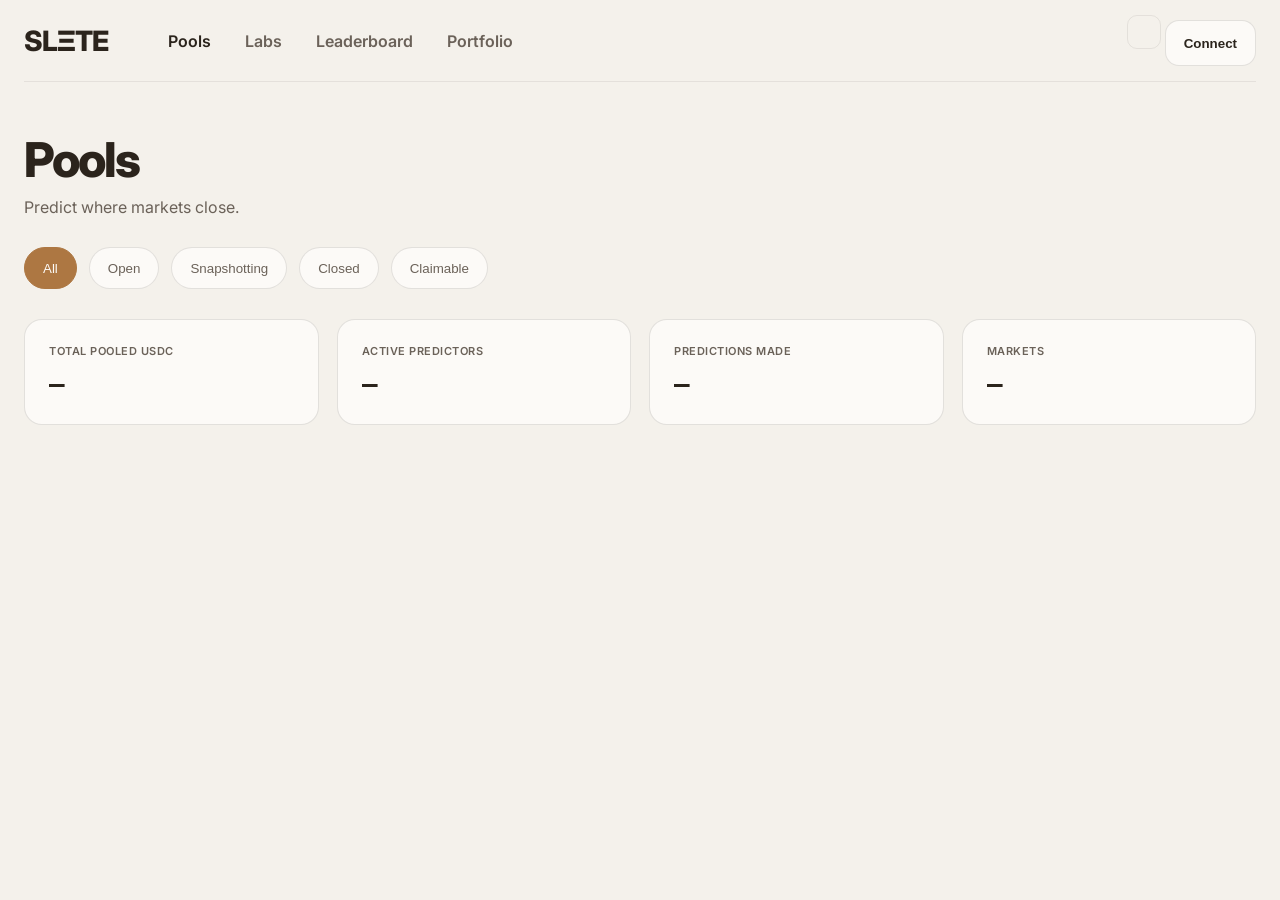
==== commit 649bffc1: "Add files via upload" ====
--- a/index.html
+++ b/index.html
@@ -9,6 +9,8 @@
 
 <link rel="stylesheet" href="slete-desktop.css">
 <link rel="stylesheet" href="slete.css">
+
+<link rel="icon" href="slete1.png" type="image/png" sizes="16x16" />
 
 <link rel="preconnect" href="https://fonts.googleapis.com">
 <link rel="preconnect" href="https://fonts.gstatic.com" crossorigin>
@@ -226,55 +228,53 @@
         </div>
     </section>
 
-    <!-- DISCONNECTED STATE -->
-    <div class="portfolio-connect-gate" id="portfolioGate">
-        <div class="portfolio-gate-inner">
-            <svg width="40" height="40" viewBox="0 0 24 24" fill="none" stroke="currentColor" stroke-width="1.5" stroke-linecap="round" stroke-linejoin="round" style="color:var(--text-muted);margin-bottom:16px"><path d="M20 21v-2a4 4 0 0 0-4-4H8a4 4 0 0 0-4 4v2"/><circle cx="12" cy="7" r="4"/></svg>
-            <p class="portfolio-gate-text">Connect your wallet to view your prediction history</p>
-            <button class="detail-gate-btn" id="portfolioConnectBtn">Connect Wallet →</button>
-        </div>
-    </div>
-
-    <!-- CONNECTED STATE -->
+   <!-- CONNECTED STATE -->
     <div class="portfolio-content" id="portfolioContent" style="display:none;">
 
-        <!-- STATS BAR -->
+        <!-- STREAK CARD -->
+        <div class="port-streak-card" id="portStreakCard">
+            <div class="port-streak-left">
+                <span class="port-streak-label">Accuracy Streak</span>
+                <div class="port-streak-count" id="portStreakCount">0</div>
+                <span class="port-streak-sub" id="portStreakSub">No streak yet</span>
+            </div>
+            <div class="port-streak-right">
+                <div class="port-streak-dots" id="portStreakDots"></div>
+                <span class="port-streak-threshold">Within 1% accuracy</span>
+            </div>
+        </div>
+
+        <!-- STATS GRID -->
         <div class="portfolio-stats">
             <div class="portfolio-stat">
                 <span>Predictions</span>
                 <strong id="portStatTotal">0</strong>
             </div>
             <div class="portfolio-stat">
-                <span>Win Rate</span>
+                <span>Accuracy</span>
                 <strong id="portStatWinRate">—</strong>
             </div>
             <div class="portfolio-stat">
-                <span>Total Earned</span>
-                <strong id="portStatEarned">0 USDC</strong>
-            </div>
-            
-            <div class="portfolio-stat">
-    <span>DUSDC Balance</span>
-    <strong id="portStatBalance">—</strong>
-</div>
-            
+                <span>Earned</span>
+                <strong id="portStatEarned">—</strong>
+            </div>
+        </div>
+
+        <!-- BALANCE STRIP -->
+        <div class="port-balance-strip">
+            <span class="port-balance-label">DUSDC Balance</span>
+            <strong class="port-balance-val" id="portStatBalance">—</strong>
         </div>
 
         <!-- EMPTY STATE -->
         <div class="portfolio-empty" id="portfolioEmpty">
             <p>No predictions yet.</p>
-            <button class="detail-gate-btn" id="portfolioGoPoolsBtn">Browse Pools →</button>
+            <button class="detail-gate-btn" id="portfolioGoPoolsBtn">Browse Pools </button>
         </div>
 
         <!-- HISTORY LIST -->
         <div class="portfolio-history" id="portfolioHistory" style="display:none;">
-            <div class="portfolio-history-header">
-    <span>Pair</span>
-    <span>Strike</span>
-    <span>Size</span>
-    <span>Unr. PnL</span>
-    <span>Status</span>
-</div>
+            <div class="port-history-title">Positions</div>
             <div id="portfolioHistoryRows"></div>
         </div>
 
@@ -624,7 +624,7 @@
         <button class="detail-gate-btn" id="detailGateConnect">Connect Wallet</button>
     </div>
 
-    <!-- INPUT STATE -->
+<!-- INPUT STATE -->
     <div class="detail-sheet-form" id="detailPredictForm" style="display:none;">
 
         <!-- Row 1: Price input -->
@@ -636,23 +636,48 @@
             <button class="detail-sheet-use-current" id="detailUseCurrentBtn">Use current</button>
         </div>
 
-       <!-- Row 2: Amount chips -->
-        <div class="detail-sheet-amount-row">
-            <div class="detail-sheet-chips" id="detailAmountChips">
-                <button class="detail-amount-chip active" data-amount="1">1</button>
-                <button class="detail-amount-chip" data-amount="5">5</button>
-                <button class="detail-amount-chip" data-amount="10">10</button>
-                <button class="detail-amount-chip" data-amount="custom">
-                    <svg width="12" height="12" viewBox="0 0 24 24" fill="none" stroke="currentColor" stroke-width="2.5" stroke-linecap="round" stroke-linejoin="round"><line x1="12" y1="5" x2="12" y2="19"/><line x1="5" y1="12" x2="19" y2="12"/></svg>
-                </button>
-                <input type="number" class="detail-custom-amount" id="detailCustomAmount" placeholder="DUSDC" min="1" step="1" style="display:none;"/>
-            </div>
-            <!-- Row 3: Full-width CTA -->
-            <button class="detail-submit-btn" id="detailSubmit">Confirm Prediction</button>
-        </div>
-
-    </div>
-
+        <!-- Row 2: Stake label + quick-add chips -->
+        <div class="detail-sheet-stake-row">
+            <span class="detail-sheet-stake-label">Stake <strong id="detailStakeDisplay">1 DUSDC</strong></span>
+            <div class="detail-sheet-quickadd">
+                <button class="detail-quickadd-chip" data-add="1">+1</button>
+                <button class="detail-quickadd-chip" data-add="5">+5</button>
+                <button class="detail-quickadd-chip" data-add="10">+10</button>
+                <button class="detail-quickadd-chip" data-add="100">+100</button>
+            </div>
+        </div>
+
+        <!-- Row 3: Preset amount chips (segmented) -->
+        <div class="detail-sheet-chips" id="detailAmountChips">
+            <button class="detail-amount-chip active" data-amount="1">1</button>
+            <button class="detail-amount-chip" data-amount="5">5</button>
+            <button class="detail-amount-chip" data-amount="10">10</button>
+            <button class="detail-amount-chip" data-amount="custom">
+                <svg width="12" height="12" viewBox="0 0 24 24" fill="none" stroke="currentColor" stroke-width="2.5" stroke-linecap="round" stroke-linejoin="round"><line x1="12" y1="5" x2="12" y2="19"/><line x1="5" y1="12" x2="19" y2="12"/></svg>
+            </button>
+            <input type="number" class="detail-custom-amount" id="detailCustomAmount" placeholder="DUSDC" min="1" step="1" style="display:none;"/>
+        </div>
+
+        <!-- Win estimate -->
+        <div class="detail-sheet-win-row" id="detailWinRow">
+            <span class="detail-win-label">If correct</span>
+            <span class="detail-win-amount" id="detailWinEstimate">—</span>
+        </div>
+
+        <!-- Contrarian badge -->
+        <div class="detail-contrarian-badge" id="detailContrarianBadge" style="display:none;">
+            <div class="contrarian-left">
+                <span class="contrarian-title" id="contrarianTitle">Contrarian</span>
+                <span class="contrarian-sub" id="contrarianSub">—</span>
+            </div>
+            <span class="contrarian-edge" id="contrarianEdge">—</span>
+        </div>
+
+        <!-- CTA -->
+        <button class="detail-submit-btn" id="detailSubmit">Confirm Prediction</button>
+
+    </div>   
+   
     <!-- POSITION STATE -->
     <div class="detail-position" id="detailPosition" style="display:none;">
         <div class="detail-position-header">
--- a/slete-desktop.css
+++ b/slete-desktop.css
@@ -858,8 +858,8 @@
 .detail-dist-bar {
     flex: 1;
     border-radius: 4px 4px 0 0;
-    background: rgba(173,119,66,0.18);
-    transition: background .15s, transform .15s;
+    background: rgba(139,127,115,0.10);
+    transition: background .2s, transform .15s;
     min-height: 4px;
     cursor: pointer;
     position: relative;
@@ -867,17 +867,18 @@
 
 .detail-dist-bar:hover,
 .detail-dist-bar.hovered {
-    background: rgba(173,119,66,0.35);
+    filter: brightness(1.15) saturate(1.2);
     transform: scaleY(1.04);
     transform-origin: bottom;
 }
 
 .detail-dist-bar.peak {
-    background: rgba(173,119,66,0.45);
+    /* color set by JS heatmap — no override */
 }
 
 .detail-dist-bar.selected {
-    background: var(--accent);
+    background: var(--accent) !important;
+    filter: none;
 }
 
 .detail-dist-bar.selected::after {
@@ -1205,6 +1206,156 @@
 .detail-custom-amount::placeholder {
     color: var(--accent);
     opacity: 0.5;
+}
+
+/* Stake row */
+.detail-sheet-stake-row {
+    display: flex;
+    align-items: center;
+    justify-content: space-between;
+    gap: 10px;
+}
+
+.detail-sheet-stake-label {
+    font-size: 13px;
+    color: var(--text-soft);
+    font-weight: 500;
+}
+
+.detail-sheet-stake-label strong {
+    color: var(--text);
+    font-weight: 700;
+    font-family: 'IBM Plex Mono', monospace;
+}
+
+/* Quick-add chips */
+.detail-sheet-quickadd {
+    display: flex;
+    gap: 6px;
+}
+
+.detail-quickadd-chip {
+    height: 30px;
+    padding: 0 10px;
+    border-radius: 8px;
+    border: 1px solid var(--border-strong);
+    background: var(--surface);
+    color: var(--text-soft);
+    font-size: 12px;
+    font-weight: 700;
+    font-family: 'IBM Plex Mono', monospace;
+    cursor: pointer;
+    transition: border-color 0.15s, color 0.15s, background 0.15s;
+}
+
+.detail-quickadd-chip:hover {
+    border-color: var(--accent);
+    color: var(--accent);
+    background: var(--accent-soft);
+}
+
+.detail-quickadd-chip:active {
+    transform: scale(0.96);
+}
+
+/* Win estimate row */
+.detail-sheet-win-row {
+    display: flex;
+    align-items: center;
+    justify-content: space-between;
+    padding: 10px 14px;
+    background: var(--green-soft);
+    border: 1px solid rgba(23,122,85,0.15);
+    border-radius: 12px;
+}
+
+.detail-win-label {
+    font-size: 12px;
+    font-weight: 600;
+    color: var(--green);
+    text-transform: uppercase;
+    letter-spacing: 0.4px;
+}
+
+.detail-win-amount {
+    font-size: 16px;
+    font-weight: 800;
+    font-family: 'IBM Plex Mono', monospace;
+    color: var(--green);
+}
+
+/* Contrarian badge */
+.detail-contrarian-badge {
+    display: flex;
+    align-items: center;
+    justify-content: space-between;
+    padding: 10px 14px;
+    border-radius: 12px;
+    border: 1px solid;
+    gap: 10px;
+    animation: contrarian-appear 0.2s ease forwards;
+}
+
+@keyframes contrarian-appear {
+    from { opacity: 0; transform: translateY(4px); }
+    to   { opacity: 1; transform: translateY(0); }
+}
+
+.detail-contrarian-badge.contrarian--mild {
+    background: rgba(173,119,66,0.08);
+    border-color: rgba(173,119,66,0.25);
+}
+
+.detail-contrarian-badge.contrarian--bold {
+    background: rgba(193,74,58,0.07);
+    border-color: rgba(193,74,58,0.25);
+}
+
+.contrarian-left {
+    display: flex;
+    flex-direction: column;
+    gap: 2px;
+    flex: 1;
+    min-width: 0;
+}
+
+.contrarian-title {
+    font-size: 11px;
+    font-weight: 800;
+    text-transform: uppercase;
+    letter-spacing: 0.6px;
+}
+
+.contrarian--mild .contrarian-title {
+    color: var(--accent);
+}
+
+.contrarian--bold .contrarian-title {
+    color: var(--red);
+}
+
+.contrarian-sub {
+    font-size: 11px;
+    font-weight: 500;
+    color: var(--text-soft);
+    white-space: nowrap;
+    overflow: hidden;
+    text-overflow: ellipsis;
+}
+
+.contrarian-edge {
+    font-size: 14px;
+    font-weight: 800;
+    font-family: 'IBM Plex Mono', monospace;
+    flex-shrink: 0;
+}
+
+.contrarian--mild .contrarian-edge {
+    color: var(--accent);
+}
+
+.contrarian--bold .contrarian-edge {
+    color: var(--red);
 }
 
 .detail-submit-btn {
@@ -1510,6 +1661,223 @@
    PORTFOLIO PAGE
 ========================================================= */
 
+/* Streak card */
+.port-streak-card {
+    display: flex;
+    align-items: center;
+    justify-content: space-between;
+    gap: 16px;
+    padding: 20px;
+    border-radius: 20px;
+    border: 1px solid var(--border);
+    margin-bottom: 16px;
+    transition: border-color 0.3s;
+}
+
+.port-streak-card.streak--cold {
+    background: var(--surface);
+    border-color: var(--border);
+}
+
+.port-streak-card.streak--warm {
+    background: linear-gradient(135deg, var(--surface) 0%, rgba(173,119,66,0.06) 100%);
+    border-color: rgba(173,119,66,0.3);
+}
+
+.port-streak-card.streak--hot {
+    background: linear-gradient(135deg, var(--surface) 0%, rgba(173,119,66,0.12) 100%);
+    border-color: rgba(173,119,66,0.5);
+    box-shadow: 0 4px 20px rgba(173,119,66,0.1);
+}
+
+.port-streak-left {
+    display: flex;
+    flex-direction: column;
+    gap: 4px;
+}
+
+.port-streak-label {
+    font-size: 10px;
+    font-weight: 700;
+    text-transform: uppercase;
+    letter-spacing: 0.6px;
+    color: var(--text-muted);
+}
+
+.port-streak-count {
+    font-size: 48px;
+    font-weight: 800;
+    font-family: 'IBM Plex Mono', monospace;
+    color: var(--text);
+    line-height: 1;
+    letter-spacing: -2px;
+}
+
+.streak--warm .port-streak-count,
+.streak--hot .port-streak-count {
+    color: var(--accent);
+}
+
+.port-streak-sub {
+    font-size: 12px;
+    font-weight: 500;
+    color: var(--text-soft);
+}
+
+.port-streak-right {
+    display: flex;
+    flex-direction: column;
+    align-items: flex-end;
+    gap: 8px;
+}
+
+.port-streak-dots {
+    display: flex;
+    gap: 5px;
+    flex-wrap: wrap;
+    justify-content: flex-end;
+    max-width: 130px;
+}
+
+.streak-dot {
+    width: 10px;
+    height: 10px;
+    border-radius: 999px;
+    flex-shrink: 0;
+}
+
+.streak-dot--hit {
+    background: var(--accent);
+}
+
+.streak-dot--miss {
+    background: var(--border-strong);
+}
+
+.port-streak-threshold {
+    font-size: 10px;
+    font-weight: 600;
+    color: var(--text-muted);
+    text-transform: uppercase;
+    letter-spacing: 0.4px;
+}
+
+/* Balance strip */
+.port-balance-strip {
+    display: flex;
+    align-items: center;
+    justify-content: space-between;
+    padding: 14px 18px;
+    background: var(--surface);
+    border: 1px solid var(--border);
+    border-radius: 14px;
+    margin-bottom: 24px;
+}
+
+.port-balance-label {
+    font-size: 12px;
+    font-weight: 600;
+    color: var(--text-soft);
+    text-transform: uppercase;
+    letter-spacing: 0.5px;
+}
+
+.port-balance-val {
+    font-size: 16px;
+    font-weight: 800;
+    font-family: 'IBM Plex Mono', monospace;
+    color: var(--text);
+}
+
+/* History */
+.port-history-title {
+    font-size: 12px;
+    font-weight: 700;
+    text-transform: uppercase;
+    letter-spacing: 0.6px;
+    color: var(--text-muted);
+    margin-bottom: 12px;
+    padding: 0 4px;
+}
+
+.portfolio-row {
+    display: flex;
+    flex-direction: column;
+    gap: 6px;
+    padding: 14px 16px;
+    background: var(--surface);
+    border: 1px solid var(--border);
+    border-radius: 14px;
+    margin-bottom: 8px;
+}
+
+.portfolio-row-main {
+    display: flex;
+    align-items: center;
+    justify-content: space-between;
+}
+
+.portfolio-row-pair {
+    font-weight: 700;
+    font-size: 14px;
+    color: var(--text);
+}
+
+.portfolio-row-strike {
+    font-family: 'IBM Plex Mono', monospace;
+    font-size: 14px;
+    font-weight: 700;
+    color: var(--text);
+}
+
+.portfolio-row-meta {
+    display: flex;
+    align-items: center;
+    gap: 10px;
+}
+
+.portfolio-row-size {
+    font-size: 12px;
+    font-weight: 600;
+    color: var(--text-muted);
+    font-family: 'IBM Plex Mono', monospace;
+    flex: 1;
+}
+
+.portfolio-row-pnl {
+    font-size: 13px;
+    font-weight: 700;
+    font-family: 'IBM Plex Mono', monospace;
+}
+
+.portfolio-row-pnl.pnl-pos { color: var(--green); }
+.portfolio-row-pnl.pnl-neg { color: var(--red); }
+
+.portfolio-row-status {
+    font-size: 10px;
+    font-weight: 700;
+    padding: 3px 8px;
+    border-radius: 999px;
+    text-transform: uppercase;
+    letter-spacing: 0.3px;
+}
+
+.portfolio-row-status.active,
+.portfolio-row-status.pending {
+    background: var(--accent-soft);
+    color: var(--accent);
+}
+
+.portfolio-row-status.won {
+    background: var(--green-soft);
+    color: var(--green);
+}
+
+.portfolio-row-status.lost {
+    background: var(--red-soft);
+    color: var(--red);
+}
+
 .portfolio-connect-gate {
     display: flex;
     justify-content: center;
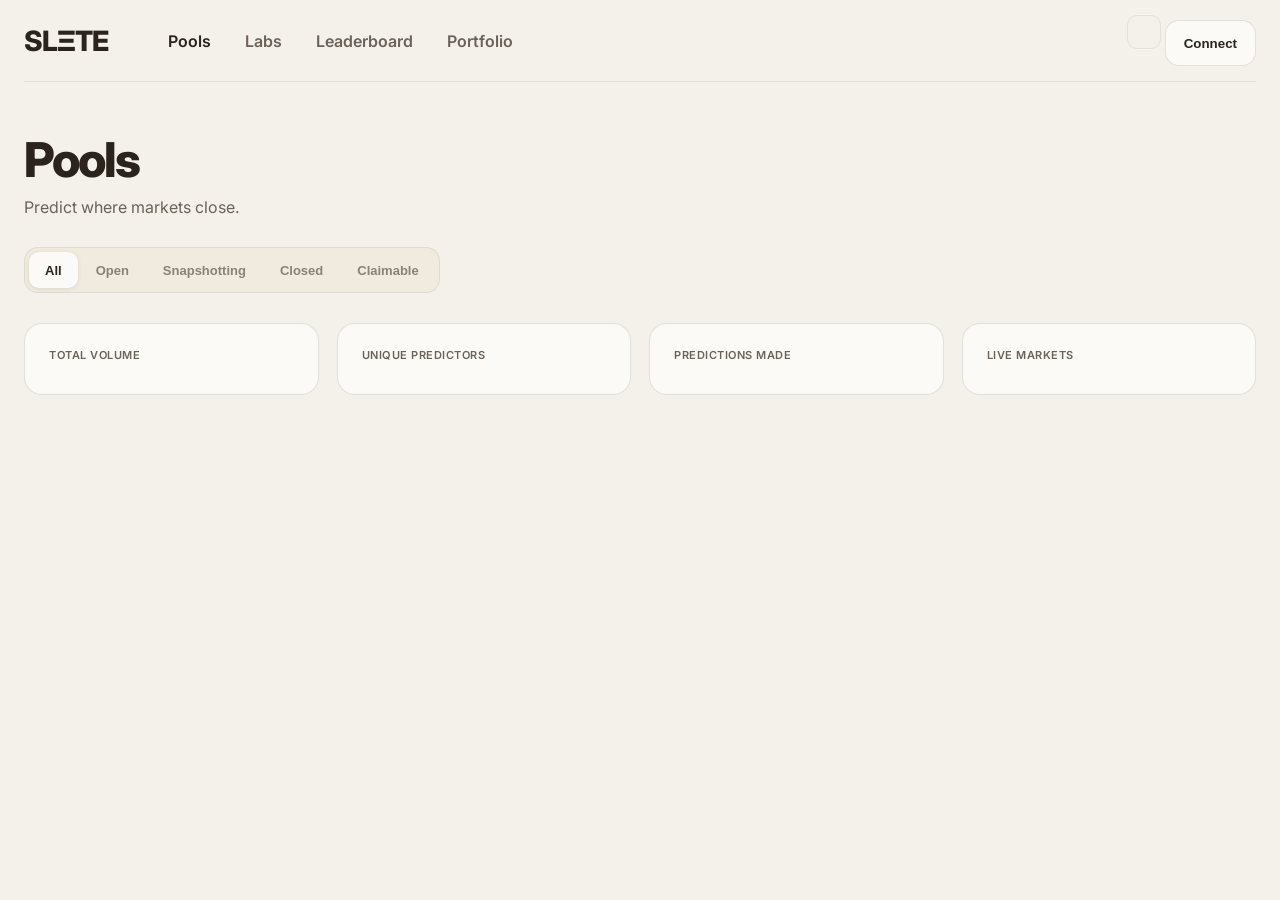
==== commit fccd4f74: "Add files via upload" ====
--- a/index.html
+++ b/index.html
@@ -184,23 +184,23 @@
     <section class="metrics-grid">
 
         <div class="metric-card">
-            <span>Total Pooled USDC</span>
-            <strong id="statTotalPooled">—</strong>
+            <span>Total Volume</span>
+            <strong id="statTotalPooled"></strong>
         </div>
 
         <div class="metric-card">
-            <span>Active Predictors</span>
-            <strong id="statActivePredictors">—</strong>
+            <span>Unique Predictors</span>
+            <strong id="statActivePredictors"></strong>
         </div>
 
         <div class="metric-card">
             <span>Predictions Made</span>
-            <strong id="statPredictionsMade">—</strong>
+            <strong id="statPredictionsMade"></strong>
         </div>
 
         <div class="metric-card">
-            <span>Markets</span>
-            <strong id="statMarkets">—</strong>
+            <span>Live Markets</span>
+            <strong id="statMarkets"></strong>
         </div>
 
     </section>
--- a/slete-desktop.css
+++ b/slete-desktop.css
@@ -36,11 +36,10 @@
 
     background: var(--bg);
     color: var(--text);
-    font-family: Inter, sans-serif;
     min-height: 100vh;
     color-scheme: light;
     font-family: 'Geist', 'SF Pro Display', Inter, sans-serif;
-}
+    }
 
 .app-shell {
 
@@ -83,11 +82,8 @@
 .logo {
 
     font-size: 28px;
-
     font-weight: 800;
-
     letter-spacing: -1px;
-
 }
 
 .logo span {
@@ -174,29 +170,38 @@
 ========================================================= */
 
 .filters {
-
-    display: flex;
-
-    gap: 12px;
-
+    display: inline-flex;
+    gap: 2px;
     margin-bottom: 30px;
-
+    background: var(--surface-2);
+    border-radius: 14px;
+    padding: 4px;
+    border: 1px solid var(--border);
 }
 
 .filter-chip {
-    height: 42px;
-    padding: 0 18px;
-    border-radius: 999px;
-    border: 1px solid var(--border-strong, rgba(43,36,28,0.12));
+    height: 36px;
+    padding: 0 16px;
+    border-radius: 10px;
+    border: none;
+    background: transparent;
+    color: var(--text-muted);
+    cursor: pointer;
+    font-size: 13px;
+    font-weight: 600;
+    transition: background .15s, color .15s;
+    white-space: nowrap;
+}
+
+.filter-chip:hover {
+    color: var(--text);
+}
+
+.filter-chip.active {
     background: var(--surface);
-    color: var(--text-soft);
-    cursor: pointer;
-}
-
-.filter-chip.active {
-background: var(--accent);
-border-color: var(--accent);
-color: #FCFAF7; }
+    color: var(--text);
+    box-shadow: 0 1px 4px rgba(43,36,28,0.10);
+}
 
 /* =========================================================
    METRICS
@@ -369,13 +374,9 @@
 }
 
 .live-price {
-
     font-size: 40px;
-
     font-weight: 800;
-
     margin-bottom: 24px;
-
 }
 
 .countdown {
@@ -959,6 +960,17 @@
     padding: 16px 20px 28px;
     z-index: 100;
     box-shadow: 0 -8px 32px rgba(43,36,28,0.08);
+}
+
+body.dark .filters {
+    background: rgba(255,235,200,0.05);
+    border-color: rgba(255,235,200,0.08);
+}
+
+body.dark .filter-chip.active {
+    background: rgba(255,235,200,0.08);
+    color: var(--text);
+    box-shadow: none;
 }
 
 body.dark .detail-sticky-sheet {
@@ -2003,6 +2015,24 @@
     color: var(--red);
 }
 
+.portfolio-claim-btn {
+    width: 100%;
+    margin-top: 8px;
+    padding: 10px;
+    border-radius: 10px;
+    border: none;
+    background: var(--accent);
+    color: #fff;
+    font-size: 13px;
+    font-weight: 700;
+    font-family: Inter, sans-serif;
+    cursor: pointer;
+}
+
+.portfolio-row-status.won   { color: #2D9E6B; }
+.portfolio-row-status.refund { color: #AD7742; }
+.portfolio-row-status.lost  { color: var(--muted); }
+
 /* =========================================================
    SIDEBAR / COMMAND DRAWER
 ========================================================= */
@@ -2875,4 +2905,30 @@
 .detail-pool-pill.active .detail-pool-pill-time {
     opacity: 1;
     color: var(--text-soft);
+}
+
+/* Skeleton shimmer — replaces dashes on metric cards while loading */
+@keyframes shimmer {
+    0%   { background-position: -400px 0; }
+    100% { background-position: 400px 0; }
+}
+
+.metric-card strong.loading {
+    display: inline-block;
+    width: 80px;
+    height: 22px;
+    border-radius: 6px;
+    background: linear-gradient(90deg, var(--surface-2) 25%, var(--border) 50%, var(--surface-2) 75%);
+    background-size: 400px 100%;
+    animation: shimmer 1.4s ease infinite;
+    color: transparent;
+}
+
+.empty-state {
+    padding: 48px 24px;
+    text-align: center;
+    color: var(--text-muted);
+    font-size: 14px;
+    font-weight: 500;
+    letter-spacing: 0.02em;
 }
--- a/slete.css
+++ b/slete.css
@@ -83,34 +83,26 @@
 ========================================================= */
 
 .filters {
-
-    display: flex;
-
+    display: flex;
     overflow-x: auto;
-
-    gap: 10px;
-
+    gap: 2px;
     margin-bottom: 22px;
-
-    padding-bottom: 4px;
-
+    padding: 4px;
+    background: var(--surface-2);
+    border-radius: 14px;
+    border: 1px solid var(--border);
     scrollbar-width: none;
 }
 
 .filters::-webkit-scrollbar {
-
     display: none;
 }
 
 .filter-chip {
-
     flex-shrink: 0;
-
-    height: 40px;
-
-    padding: 0 16px;
-
-    font-size: 14px;
+    height: 34px;
+    padding: 0 14px;
+    font-size: 13px;
 }
 
 /* =========================================================
@@ -170,7 +162,17 @@
 }
 
 .pool-top {
-    margin-bottom: 18px;
+    display: flex;
+    justify-content: space-between;
+    align-items: flex-start;
+    margin-bottom: 12px;
+}
+
+.pool-top-right {
+    display: flex;
+    flex-direction: column;
+    align-items: flex-end;
+    gap: 4px;
 }
 
 .pool-status {
@@ -663,4 +665,5 @@
     color: var(--text-muted);
     min-width: 28px;
     text-align: right;
-}+}
+
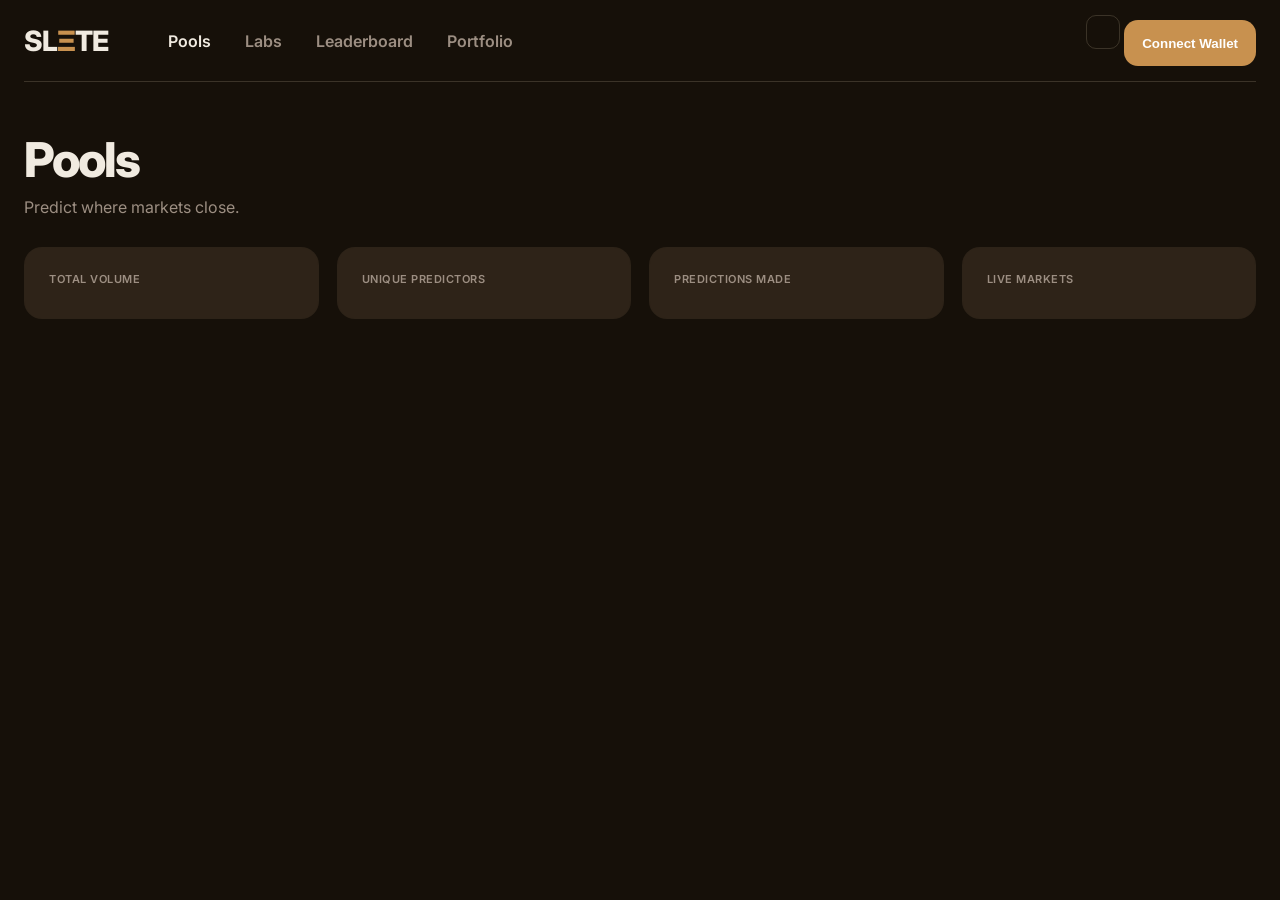
==== commit 5244ccc5: "Add files via upload" ====
--- a/index.html
+++ b/index.html
@@ -5,7 +5,7 @@
 <meta charset="UTF-8">
 <meta name="viewport" content="width=device-width, initial-scale=1.0">
 
-<title>Slete</title>
+<title>Slete | Predict Prices | Win Prizes</title>
 
 <link rel="stylesheet" href="slete-desktop.css">
 <link rel="stylesheet" href="slete.css">
@@ -31,18 +31,13 @@
     <!-- TOP — Identity -->
     <div class="sidebar-identity">
         <div class="sidebar-logo">SL<span>Ξ</span>TE</div>
-        <div class="sidebar-wallet-state" id="sidebarWalletState">
-            <div class="sidebar-wallet-dot disconnected" id="sidebarWalletDot"></div>
-            <span id="sidebarWalletLabel">Not connected</span>
-        </div>
-    </div>
+    </div>        
 
     <!-- MIDDLE — Navigation -->
     <nav class="sidebar-nav">
         <button class="sidebar-nav-item active" data-sidebar-nav="pools">
             <svg width="18" height="18" viewBox="0 0 24 24" fill="none" stroke="currentColor" stroke-width="2" stroke-linecap="round" stroke-linejoin="round"><rect x="2" y="3" width="20" height="14" rx="2"/><line x1="8" y1="21" x2="16" y2="21"/><line x1="12" y1="17" x2="12" y2="21"/></svg>
             <span>Pools</span>
-            <div class="sidebar-nav-badge open-badge">3 Open</div>
         </button>
         <button class="sidebar-nav-item" data-sidebar-nav="leaderboard">
             <svg width="18" height="18" viewBox="0 0 24 24" fill="none" stroke="currentColor" stroke-width="2" stroke-linecap="round" stroke-linejoin="round"><polyline points="22 12 18 12 15 21 9 3 6 12 2 12"/></svg>
@@ -118,7 +113,7 @@
 <button data-theme class="theme-toggle" aria-label="Toggle theme">
         <i data-lucide="sun" width="16" height="16"></i>
     </button>
-    <button class="wallet-btn" id="walletBtn">Connect</button>
+    <button class="wallet-btn" id="walletBtn">Connect Wallet</button>
     <button class="nav-hamburger" id="navHamburger" aria-label="Menu">
         <span></span>
         <span></span>
@@ -153,29 +148,7 @@
          FILTERS
     ====================================== -->
 
-    <section class="filters">
-
-        <button class="filter-chip active">
-            All
-        </button>
-
-        <button class="filter-chip">
-            Open
-        </button>
-
-        <button class="filter-chip">
-            Snapshotting
-        </button>
-
-        <button class="filter-chip">
-            Closed
-        </button>
-
-        <button class="filter-chip">
-            Claimable
-        </button>
-
-    </section>
+    
 
     <!-- =====================================
          PROTOCOL METRICS
@@ -212,9 +185,6 @@
     <section class="pools-grid" id="active-pools-grid">
 
     </section>
-
-    <!-- CLOSED MARKETS — populated dynamically by initOracleData -->
-    <section class="pools-grid" id="closed-pools-grid" style="display:none;"></section>
 
     </div><!-- end #page-pools -->
     
@@ -335,7 +305,7 @@
         <div class="propose-selected-pair">
             <span id="proposeSelectedPair">SUI / USDC</span>
         </div>
-        <button class="propose-next-btn" id="proposeNext1">Continue →</button>
+        <button class="propose-next-btn" id="proposeNext1">Continue</button>
     </div>
 
     <!-- STEP 2 — Configure -->
@@ -434,10 +404,9 @@
         </div>
     </section>
 
-   <div style="display:flex;flex-direction:column;align-items:center;justify-content:center;padding:80px 24px;text-align:center;gap:12px;">
-    <span style="font-size:32px;">🏆</span>
-    <h2 style="font-size:20px;font-weight:700;margin:0;">Coming Soon</h2>
-    <p style="color:var(--muted);font-size:14px;margin:0;max-width:260px;">The leaderboard goes live once more predictors join. Be first.</p>
+   <div style="display:flex;flex-direction:column;align-items:center;justify-content:center;padding:80px 24px;text-align:center;gap:8px;">
+    <svg width="36" height="36" viewBox="0 0 24 24" fill="none" stroke="var(--accent)" stroke-width="1.5" stroke-linecap="round" stroke-linejoin="round" style="opacity:0.7;margin-bottom:4px;"><path d="M6 9H4.5a2.5 2.5 0 0 1 0-5H6"/><path d="M18 9h1.5a2.5 2.5 0 0 0 0-5H18"/><path d="M4 22h16"/><path d="M10 14.66V17c0 .55-.47.98-.97 1.21C7.85 18.75 7 20.24 7 22"/><path d="M14 14.66V17c0 .55.47.98.97 1.21C16.15 18.75 17 20.24 17 22"/><path d="M18 2H6v7a6 6 0 0 0 12 0V2Z"/></svg>
+    <h2 style="font-size:18px;font-weight:700;margin:0;color:var(--text);">There are no rankings yet.</h2>
 </div>
    
 </div><!-- end #page-leaderboard -->
@@ -449,22 +418,22 @@
     <nav class="mobile-nav">
 
         <button class="mobile-nav-item active" data-nav="pools">
-            <svg width="22" height="22" viewBox="0 0 24 24" fill="none" stroke="currentColor" stroke-width="2" stroke-linecap="round" stroke-linejoin="round"><rect x="2" y="3" width="20" height="14" rx="2"/><line x1="8" y1="21" x2="16" y2="21"/><line x1="12" y1="17" x2="12" y2="21"/></svg>
+            <i data-lucide="layers" width="22" height="22"></i>
             Pools
         </button>
 
         <button class="mobile-nav-item" data-nav="labs" style="display:none;">
-            <svg width="22" height="22" viewBox="0 0 24 24" fill="none" stroke="currentColor" stroke-width="2" stroke-linecap="round" stroke-linejoin="round"><path d="M9 3H5a2 2 0 0 0-2 2v4m6-6h10a2 2 0 0 1 2 2v4M9 3v18m0 0h10a2 2 0 0 0 2-2v-4M9 21H5a2 2 0 0 1-2-2v-4m0 0h18"/></svg>
+            <i data-lucide="flask-conical" width="22" height="22"></i>
             Labs
         </button>
 
         <button class="mobile-nav-item" data-nav="leaderboard">
-            <svg width="22" height="22" viewBox="0 0 24 24" fill="none" stroke="currentColor" stroke-width="2" stroke-linecap="round" stroke-linejoin="round"><polyline points="22 12 18 12 15 21 9 3 6 12 2 12"/></svg>
+            <i data-lucide="bar-chart-2" width="22" height="22"></i>
             Leaders
         </button>
 
         <button class="mobile-nav-item" data-nav="portfolio">
-            <svg width="22" height="22" viewBox="0 0 24 24" fill="none" stroke="currentColor" stroke-width="2" stroke-linecap="round" stroke-linejoin="round"><path d="M20 21v-2a4 4 0 0 0-4-4H8a4 4 0 0 0-4 4v2"/><circle cx="12" cy="7" r="4"/></svg>
+            <i data-lucide="user" width="22" height="22"></i>
             Portfolio
         </button>
 
--- a/slete-desktop.css
+++ b/slete-desktop.css
@@ -80,16 +80,13 @@
 }
 
 .logo {
-
     font-size: 28px;
     font-weight: 800;
     letter-spacing: -1px;
 }
 
 .logo span {
-
-    color: var(--blue);
-
+    color: var(--accent);
 }
 
 .nav-menu {
@@ -122,17 +119,17 @@
 .wallet-btn {
     height: 46px;
     padding: 0 18px;
-    border: 1px solid var(--border-strong, rgba(43,36,28,0.12));
-    background: var(--surface);
-    color: var(--text);
+    border: none;
+    background: var(--accent);
+    color: #fff;
     border-radius: 14px;
     font-weight: 600;
 }
 
 .wallet-btn.connected {
-    background: var(--green-soft);
-    border-color: var(--green);
-    color: var(--green);
+    background: var(--accent);
+    border-color: var(--accent);
+    color: var(--accent);
 }
 
 /* =========================================================
@@ -312,10 +309,12 @@
     transition: .25s;
 }
 
-.pool-card:hover {
-    transform: translateY(-4px);
-    border-color: rgba(173,119,66,0.35);
-    box-shadow: 0 20px 40px rgba(173,119,66,0.10);
+@media (hover: hover) {
+    .pool-card:hover {
+        transform: translateY(-4px);
+        border-color: rgba(173,119,66,0.35);
+        box-shadow: 0 20px 40px rgba(173,119,66,0.10);
+    }
 }
 
 .pool-top {
@@ -1667,6 +1666,42 @@
     font-size: 14px;
     margin-right: 0;
     flex-shrink: 0;
+    position: relative;
+    overflow: hidden;
+    transition: border-color .3s, color .3s;
+}
+
+.theme-toggle svg {
+    transition: transform .4s cubic-bezier(0.34, 1.56, 0.64, 1), opacity .25s;
+    position: relative;
+    z-index: 1;
+}
+
+.theme-toggle.spinning svg {
+    transform: rotate(180deg) scale(1.2);
+    opacity: 0.6;
+}
+
+/* Page-level theme transition */
+body {
+    transition: background-color .35s ease, color .35s ease;
+}
+
+/* Ripple element injected by JS */
+.theme-ripple {
+    position: fixed;
+    border-radius: 50%;
+    pointer-events: none;
+    z-index: 9999;
+    transform: scale(0);
+    opacity: 0.15;
+    animation: theme-ripple-expand .5s cubic-bezier(0.22, 1, 0.36, 1) forwards;
+}
+
+@keyframes theme-ripple-expand {
+    0%   { transform: scale(0); opacity: 0.18; }
+    60%  { opacity: 0.10; }
+    100% { transform: scale(1); opacity: 0; }
 }
 
 /* =========================================================
@@ -2140,36 +2175,36 @@
     display: flex;
     align-items: center;
     gap: 12px;
-    padding: 12px 14px;
-    border-radius: 14px;
+    padding: 11px 14px;
+    border-radius: 0;
     border: none;
     background: none;
     color: var(--text-soft);
     font-size: 15px;
-    font-weight: 600;
+    font-weight: 500;
     cursor: pointer;
-    transition: background .15s, color .15s;
+    transition: color .15s;
     text-align: left;
     width: 100%;
 }
 
 .sidebar-nav-item:hover {
-    background: var(--surface-2);
+    background: none;
     color: var(--text);
 }
 
 .sidebar-nav-item.active {
-    background: var(--accent-soft);
-    color: var(--accent);
+    background: none;
+    color: var(--text);
 }
 
 .sidebar-nav-item svg {
     flex-shrink: 0;
-    opacity: 0.7;
+    opacity: 0.5;
 }
 
 .sidebar-nav-item.active svg {
-    opacity: 1;
+    opacity: 0.9;
 }
 
 .sidebar-nav-item span {
--- a/slete.css
+++ b/slete.css
@@ -204,8 +204,9 @@
 }
 
 .countdown strong {
-    font-size: 20px;
+    font-size: 18px;
     margin-top: 4px;
+    letter-spacing: 1px;
 }
 
 .pool-stats {
@@ -266,30 +267,13 @@
     cursor: pointer;
 }
 
-.mobile-nav-item svg,
-.mobile-nav-item img {
-    width: 22px;
-    height: 22px;
-    opacity: 0.45;
-    transition: opacity .15s;
-    flex-shrink: 0;
-}
-
-.mobile-nav-item.active {
-    color: var(--accent);
-    background: var(--accent-soft);
-}
-
-.mobile-nav-item.active svg,
-.mobile-nav-item.active img {
-    opacity: 1;
-}
+
 
 } /* closes @media (max-width: 1024px) */
 
 body.dark .mobile-nav {
-    background: rgba(28,22,17,0.95);
-    border-top: 1px solid rgba(255,235,200,0.07);
+    background: rgba(28,22,17,0.97);
+    border-top: 1px solid var(--border);
 }
 
 .leaderboard-empty {
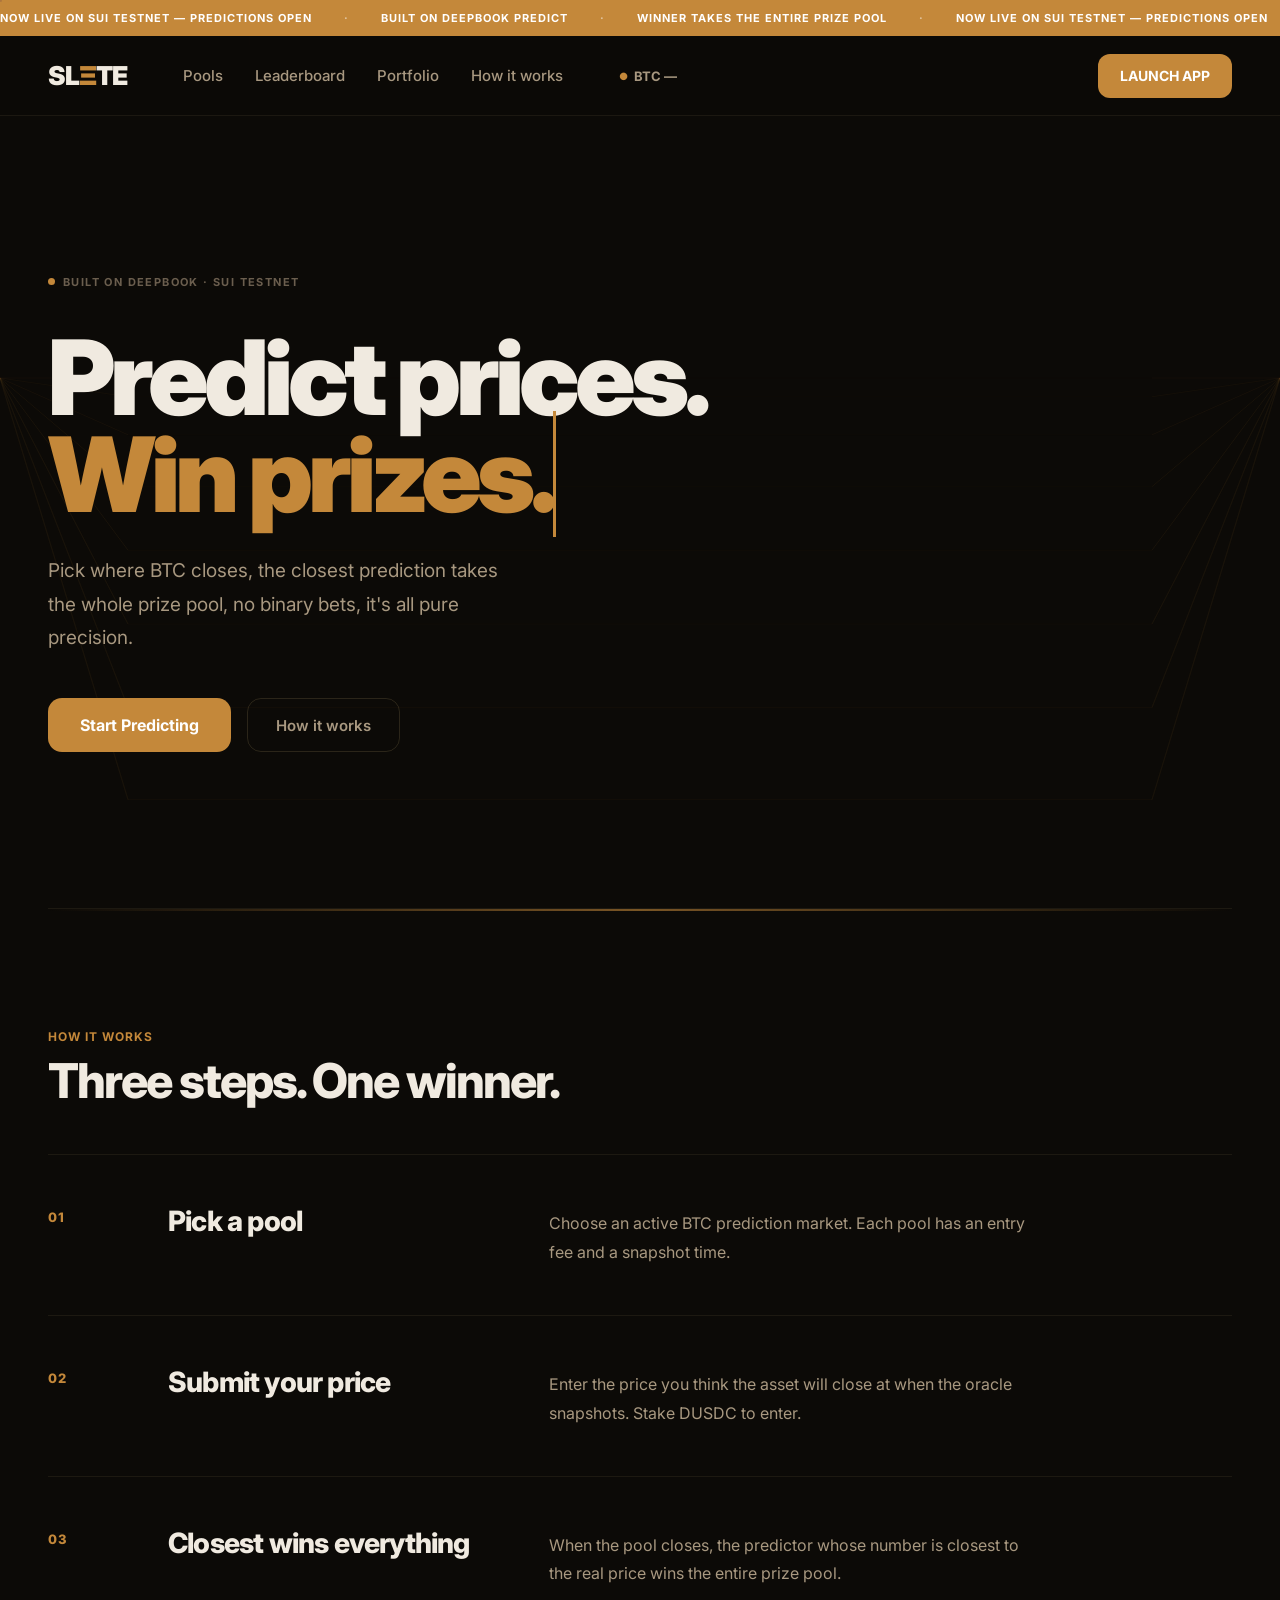
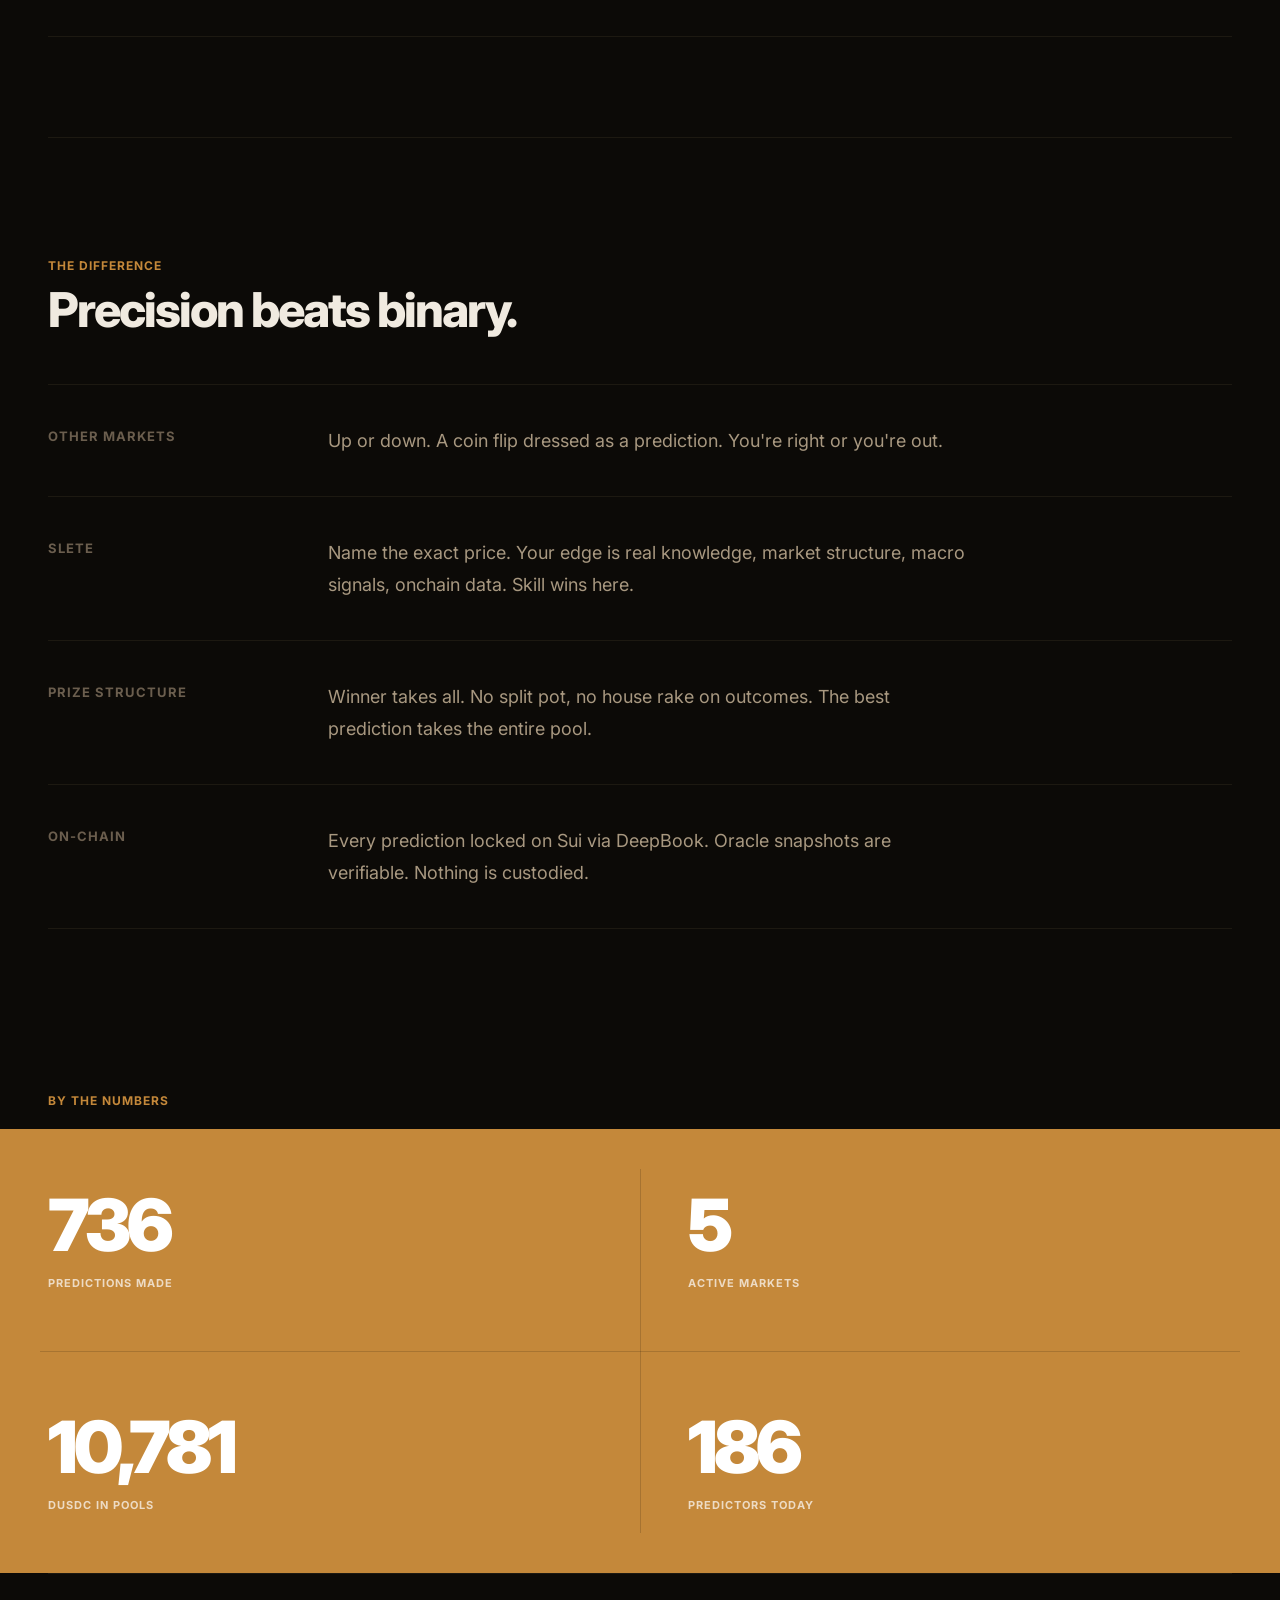
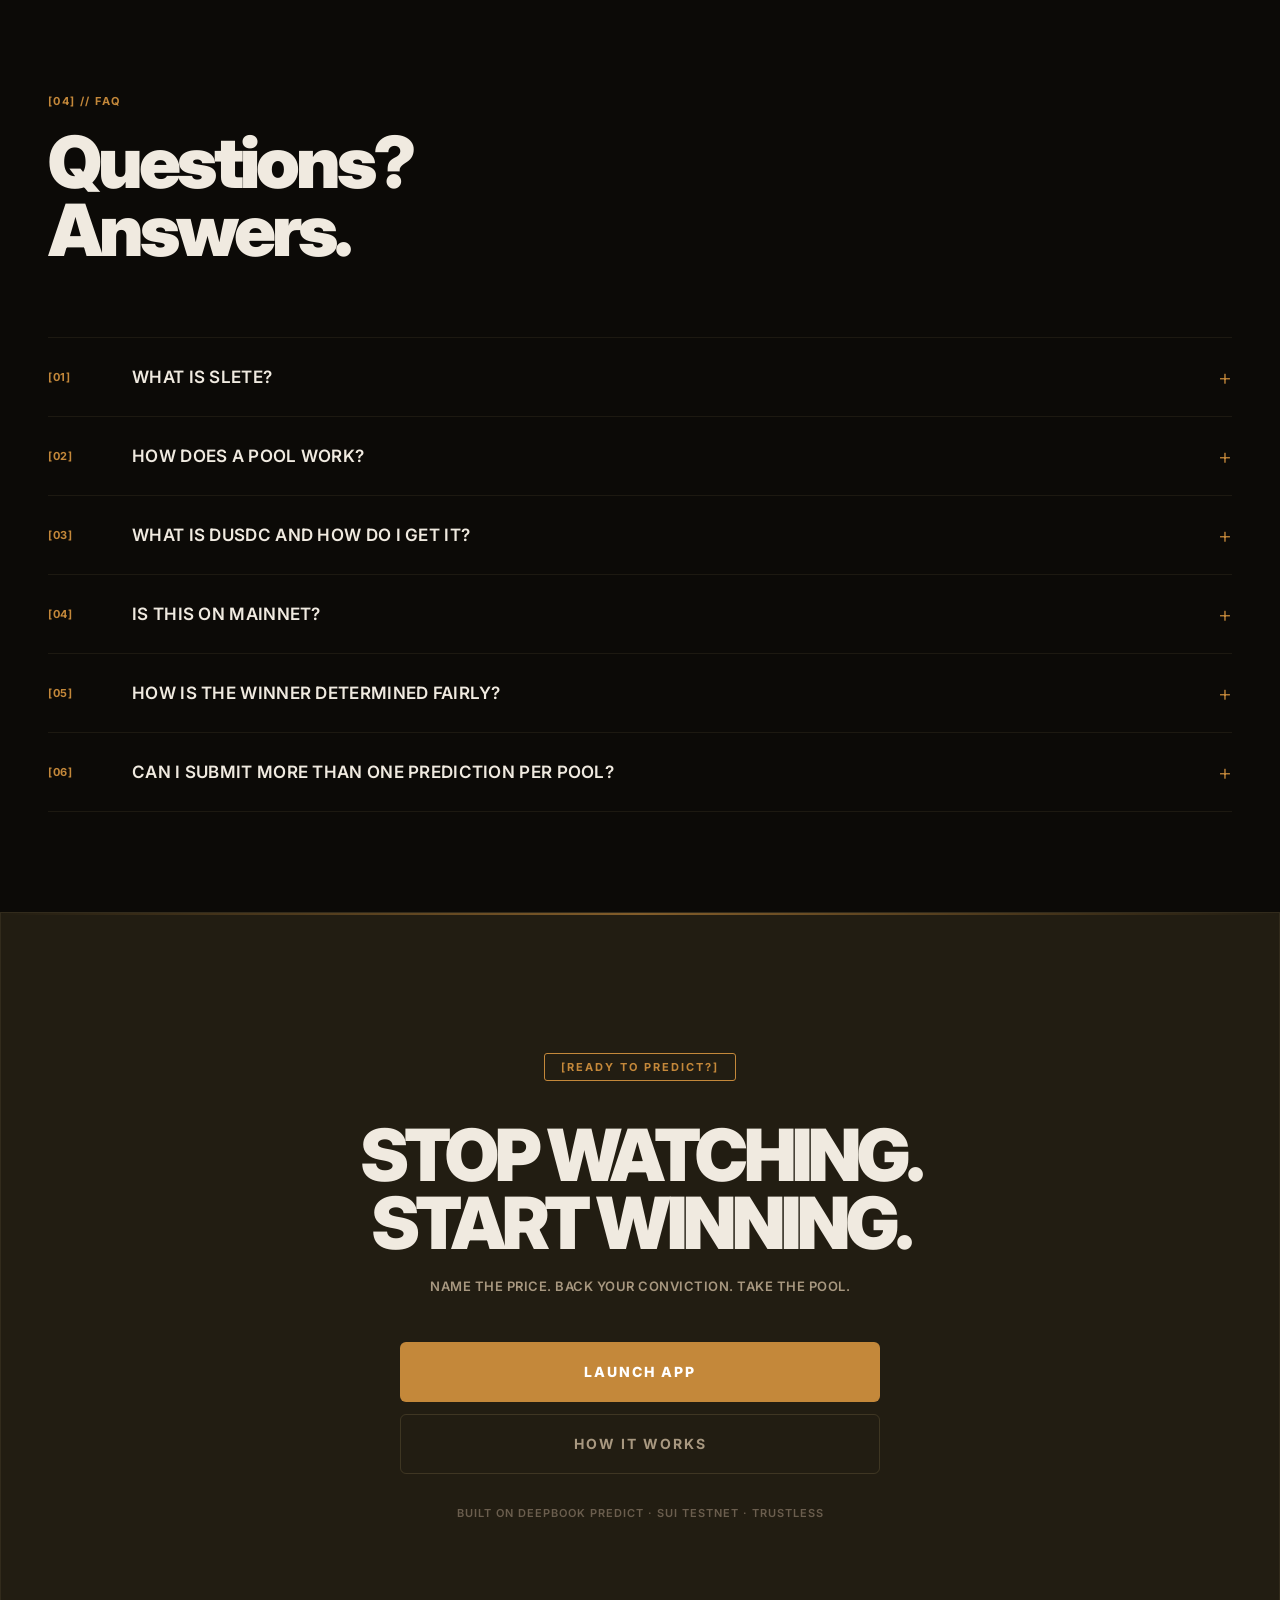
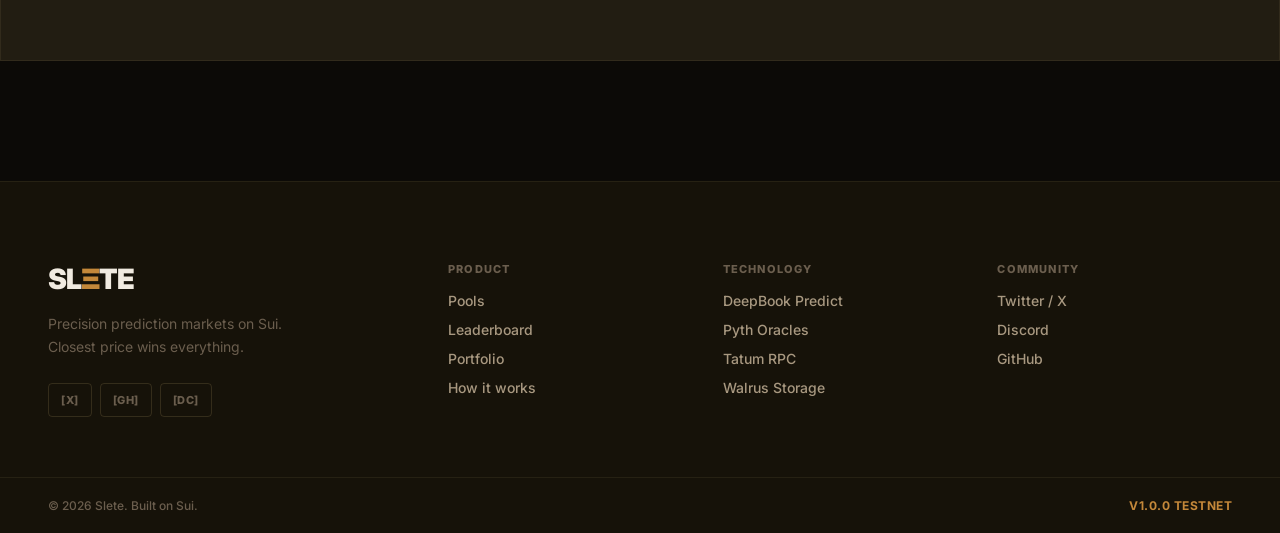
==== commit d4dfb7c6: "Rename sletelanding.html to index.html" ====
--- a/index.html
+++ b/index.html
@@ -1,669 +1,290 @@
 <!DOCTYPE html>
 <html lang="en">
 <head>
-
 <meta charset="UTF-8">
 <meta name="viewport" content="width=device-width, initial-scale=1.0">
-
 <title>Slete | Predict Prices | Win Prizes</title>
-
-<link rel="stylesheet" href="slete-desktop.css">
-<link rel="stylesheet" href="slete.css">
-
-<link rel="icon" href="slete1.png" type="image/png" sizes="16x16" />
-
+<link rel="stylesheet" href="sletelanding-desktop.css">
+<link rel="stylesheet" href="sletelanding.css">
 <link rel="preconnect" href="https://fonts.googleapis.com">
 <link rel="preconnect" href="https://fonts.gstatic.com" crossorigin>
-
-<link href="https://fonts.googleapis.com/css2?family=IBM+Plex+Mono:wght@400;600;700&family=Inter:wght@400;500;600;700;800&display=swap" rel="stylesheet">
-
-<script src="https://unpkg.com/lucide@latest/dist/umd/lucide.min.js"></script>
+<link href="https://fonts.googleapis.com/css2?family=Inter:wght@400;500;600;700;800;900&display=swap" rel="stylesheet">
+
+<link rel="icon" href="slete1.png" type="image/png" sizes="16x16" />
 
 </head>
 <body>
+
+<canvas id="bgCanvas"></canvas>
+
+<div class="announce-bar">
+    <div class="announce-track">
+        <span> Now live on Sui Testnet — predictions open</span>
+        <span class="announce-sep">·</span>
+        <span>Built on DeepBook Predict</span>
+        <span class="announce-sep">·</span>
+        <span>Winner takes the entire prize pool</span>
+        <span class="announce-sep">·</span>
+        <span> Now live on Sui Testnet — predictions open</span>
+        <span class="announce-sep">·</span>
+        <span>Built on DeepBook Predict</span>
+        <span class="announce-sep">·</span>
+        <span>Winner takes the entire prize pool</span>
+        <span class="announce-sep">·</span>
+    </div>
+</div>
+
+<header class="navbar">
+    <div class="nav-left">
+        <div class="logo">SL<span>Ξ</span>TE</div>
+        <nav class="nav-links">
+            <a href="index.html#pools">Pools</a>
+            <a href="index.html#leaderboard">Leaderboard</a>
+            <a href="index.html#portfolio">Portfolio</a>
+            <a href="#how">How it works</a>
+        </nav>
+    </div>
+    <button class="wallet-btn" id="walletBtn">LAUNCH APP</button>
+</header>
+
+<main>
+
+    <!-- HERO -->
+    <section class="hero">
+
+        <div class="hero-eyebrow">
+            <span class="eyebrow-dot"></span>
+            Built on DeepBook · Sui Testnet
+        </div>
+
+        <h1 class="hero-headline">
+            Predict prices.<br>
+            <span class="headline-accent">Win prizes.</span>
+        </h1>
+
+        <p class="hero-sub">
+            Pick where BTC closes, the closest prediction takes the whole prize pool, no binary bets, it's all pure precision.
+        </p>
+
+        <div class="hero-actions">
+            <a href="index.html" class="primary-btn">Start Predicting</a>
+            <a href="#how" class="ghost-btn">How it works</a>
+        </div>
+        
+    </section>
+
+    <!-- HOW IT WORKS -->
+    <section class="how" id="how">
+
+        <div class="section-label">How it works</div>
+        <h2 class="section-title">Three steps. One winner.</h2>
+
+        <div class="steps-grid">
+
+            <div class="step-card reveal">
+                <div class="step-num">01</div>
+                <h3>Pick a pool</h3>
+                <p>Choose an active BTC prediction market. Each pool has an entry fee and a snapshot time.</p>
+            </div>
+
+            <div class="step-card reveal">
+                <div class="step-num">02</div>
+                <h3>Submit your price</h3>
+                <p>Enter the price you think the asset will close at when the oracle snapshots. Stake DUSDC to enter.</p>
+            </div>
+
+            <div class="step-card reveal">
+                <div class="step-num">03</div>
+                <h3>Closest wins everything</h3>
+                <p>When the pool closes, the predictor whose number is closest to the real price wins the entire prize pool.</p>
+            </div>
+
+        </div>
+
+    </section>
+
+   <!-- WHY PRECISION -->
+    <section class="why-section">
+        <div class="section-label">The difference</div>
+        <h2 class="section-title">Precision beats binary.</h2>
+        <div class="why-rows">
+            <div class="why-row reveal">
+                <div class="why-row-label">Other markets</div>
+                <div class="why-row-copy">Up or down. A coin flip dressed as a prediction. You're right or you're out.</div>
+            </div>
+            <div class="why-row reveal">
+                <div class="why-row-label">Slete</div>
+                <div class="why-row-copy">Name the exact price. Your edge is real knowledge, market structure, macro signals, onchain data. Skill wins here.</div>
+            </div>
+            <div class="why-row reveal">
+                <div class="why-row-label">Prize structure</div>
+                <div class="why-row-copy">Winner takes all. No split pot, no house rake on outcomes. The best prediction takes the entire pool.</div>
+            </div>
+            <div class="why-row reveal">
+                <div class="why-row-label">On-chain</div>
+                <div class="why-row-copy">Every prediction locked on Sui via DeepBook. Oracle snapshots are verifiable. Nothing is custodied.</div>
+            </div>
+        </div>
+    </section>
+
+   <!-- STATS STRIP -->
+    <div class="stats-eyebrow reveal">
+        <span class="section-label">By the numbers</span>
+    </div>
+    <section class="stats-strip reveal">
+        <div class="stat-item">
+            <strong data-count="0" data-target="847">0</strong>
+            <span>Predictions made</span>
+        </div>
+        <div class="stat-divider"></div>
+        <div class="stat-item">
+            <strong data-count="0" data-target="6">0</strong>
+            <span>Active markets</span>
+        </div>
+        <div class="stat-divider"></div>
+        <div class="stat-item">
+            <strong data-count="0" data-target="12400">0</strong>
+            <span>DUSDC in pools</span>
+        </div>
+        <div class="stat-divider"></div>
+        <div class="stat-item">
+            <strong data-count="0" data-target="214">0</strong>
+            <span>Predictors today</span>
+        </div>
+    </section>
     
-    <!-- SIDEBAR OVERLAY -->
-<div class="sidebar-overlay" id="sidebarOverlay"></div>
-
-<!-- COMMAND DRAWER -->
-<aside class="sidebar" id="sidebar">
-
-    <!-- TOP — Identity -->
-    <div class="sidebar-identity">
-        <div class="sidebar-logo">SL<span>Ξ</span>TE</div>
-    </div>        
-
-    <!-- MIDDLE — Navigation -->
-    <nav class="sidebar-nav">
-        <button class="sidebar-nav-item active" data-sidebar-nav="pools">
-            <svg width="18" height="18" viewBox="0 0 24 24" fill="none" stroke="currentColor" stroke-width="2" stroke-linecap="round" stroke-linejoin="round"><rect x="2" y="3" width="20" height="14" rx="2"/><line x1="8" y1="21" x2="16" y2="21"/><line x1="12" y1="17" x2="12" y2="21"/></svg>
-            <span>Pools</span>
-        </button>
-        <button class="sidebar-nav-item" data-sidebar-nav="leaderboard">
-            <svg width="18" height="18" viewBox="0 0 24 24" fill="none" stroke="currentColor" stroke-width="2" stroke-linecap="round" stroke-linejoin="round"><polyline points="22 12 18 12 15 21 9 3 6 12 2 12"/></svg>
-            <span>Leaderboard</span>
-        </button>
-        <button class="sidebar-nav-item" data-sidebar-nav="portfolio">
-            <svg width="18" height="18" viewBox="0 0 24 24" fill="none" stroke="currentColor" stroke-width="2" stroke-linecap="round" stroke-linejoin="round"><path d="M20 21v-2a4 4 0 0 0-4-4H8a4 4 0 0 0-4 4v2"/><circle cx="12" cy="7" r="4"/></svg>
-            <span>Portfolio</span>
-        </button>
-        <div class="sidebar-divider"></div>
-        <button class="sidebar-nav-item sidebar-nav-item--dim" data-sidebar-nav="labs" title="Coming soon — AI-assisted prediction tools">
-            <svg width="18" height="18" viewBox="0 0 24 24" fill="none" stroke="currentColor" stroke-width="2" stroke-linecap="round" stroke-linejoin="round"><path d="M9 3H5a2 2 0 0 0-2 2v4m6-6h10a2 2 0 0 1 2 2v4M9 3v18m0 0h10a2 2 0 0 0 2-2v-4M9 21H5a2 2 0 0 1-2-2v-4m0 0h18"/></svg>
-            <span>Labs</span>
-            <div class="sidebar-nav-tag">Q3</div>
-        </button>
-    </nav>
-
-    <!-- BOTTOM — CTA -->
-    <div class="sidebar-footer">
-        <div class="sidebar-protocol-info">
-            <span class="sidebar-protocol-label">Powered by</span>
-            <span class="sidebar-protocol-value">DeepBook · Sui</span>
-        </div>
-        <button class="sidebar-propose-btn" data-sidebar-nav="propose">
-            <svg width="16" height="16" viewBox="0 0 24 24" fill="none" stroke="currentColor" stroke-width="2.5" stroke-linecap="round" stroke-linejoin="round"><line x1="12" y1="5" x2="12" y2="19"/><line x1="5" y1="12" x2="19" y2="12"/></svg>
-            Propose Market
-        </button>
-    </div>
-
-</aside>
-
-<!-- =========================================
-     APP
-========================================= -->
-
-<div class="app-shell">
-
-    <!-- =====================================
-         NAVBAR
-    ====================================== -->
-
-    <header class="navbar">
-
-        <div class="nav-left">
-
-            <div class="logo">
-                SL<span>Ξ</span>TE
-            </div>
-
-            <nav class="nav-menu">
-
-                <a href="#" class="active">
-                    Pools
-                </a>
-
-                <a href="#">
-                    Labs
-                </a>
-
-                <a href="#">
-                    Leaderboard
-                </a>
-
-                <a href="#">
-                    Portfolio
-                </a>
-
-            </nav>
-
-        </div>
-
-<div class="nav-right">
-<button data-theme class="theme-toggle" aria-label="Toggle theme">
-        <i data-lucide="sun" width="16" height="16"></i>
-    </button>
-    <button class="wallet-btn" id="walletBtn">Connect Wallet</button>
-    <button class="nav-hamburger" id="navHamburger" aria-label="Menu">
-        <span></span>
-        <span></span>
-        <span></span>
-    </button>
-</div>
-
-    </header>
-
-    <!-- =====================================
-         PAGE HEADER
-    ====================================== -->
-     <!-- POOLS PAGE -->
-                   <div id="page-pools">
-    <section class="page-header">
-
-        <div>
-
-            <h1>
-                Pools
-            </h1>
-
-            <p>
-                Predict where markets close.
-            </p>
-
-        </div>
-
-    </section>
-
-    <!-- =====================================
-         FILTERS
-    ====================================== -->
-
-    
-
-    <!-- =====================================
-         PROTOCOL METRICS
-    ====================================== -->
-
-    <section class="metrics-grid">
-
-        <div class="metric-card">
-            <span>Total Volume</span>
-            <strong id="statTotalPooled"></strong>
-        </div>
-
-        <div class="metric-card">
-            <span>Unique Predictors</span>
-            <strong id="statActivePredictors"></strong>
-        </div>
-
-        <div class="metric-card">
-            <span>Predictions Made</span>
-            <strong id="statPredictionsMade"></strong>
-        </div>
-
-        <div class="metric-card">
-            <span>Live Markets</span>
-            <strong id="statMarkets"></strong>
-        </div>
-
-    </section>
-
-    <!-- =====================================
-         POOLS GRID
-    ====================================== -->
-
-    <section class="pools-grid" id="active-pools-grid">
-
-    </section>
-
-    </div><!-- end #page-pools -->
-    
-    <!-- PORTFOLIO PAGE -->
-<div id="page-portfolio" style="display:none;">
-
-    <section class="page-header">
-        <div>
-            <h1>Portfolio</h1>
-            <p>Your prediction history.</p>
-        </div>
-    </section>
-
-   <!-- CONNECTED STATE -->
-    <div class="portfolio-content" id="portfolioContent" style="display:none;">
-
-        <!-- STREAK CARD -->
-        <div class="port-streak-card" id="portStreakCard">
-            <div class="port-streak-left">
-                <span class="port-streak-label">Accuracy Streak</span>
-                <div class="port-streak-count" id="portStreakCount">0</div>
-                <span class="port-streak-sub" id="portStreakSub">No streak yet</span>
-            </div>
-            <div class="port-streak-right">
-                <div class="port-streak-dots" id="portStreakDots"></div>
-                <span class="port-streak-threshold">Within 1% accuracy</span>
-            </div>
-        </div>
-
-        <!-- STATS GRID -->
-        <div class="portfolio-stats">
-            <div class="portfolio-stat">
-                <span>Predictions</span>
-                <strong id="portStatTotal">0</strong>
-            </div>
-            <div class="portfolio-stat">
-                <span>Accuracy</span>
-                <strong id="portStatWinRate">—</strong>
-            </div>
-            <div class="portfolio-stat">
-                <span>Earned</span>
-                <strong id="portStatEarned">—</strong>
-            </div>
-        </div>
-
-        <!-- BALANCE STRIP -->
-        <div class="port-balance-strip">
-            <span class="port-balance-label">DUSDC Balance</span>
-            <strong class="port-balance-val" id="portStatBalance">—</strong>
-        </div>
-
-        <!-- EMPTY STATE -->
-        <div class="portfolio-empty" id="portfolioEmpty">
-            <p>No predictions yet.</p>
-            <button class="detail-gate-btn" id="portfolioGoPoolsBtn">Browse Pools </button>
-        </div>
-
-        <!-- HISTORY LIST -->
-        <div class="portfolio-history" id="portfolioHistory" style="display:none;">
-            <div class="port-history-title">Positions</div>
-            <div id="portfolioHistoryRows"></div>
-        </div>
-
-    </div>
-
-</div><!-- end #page-portfolio -->
-
-<!-- PROPOSE MARKET PAGE -->
-<div id="page-propose" style="display:none;">
-
-    <section class="page-header">
-        <div>
-            <h1>Propose Market</h1>
-            <p>Create a new prediction pool on DeepBook.</p>
-        </div>
-    </section>
-
-    <!-- STEP INDICATOR -->
-    <div class="propose-steps">
-        <div class="propose-step active" data-step="1">
-            <div class="propose-step-num">1</div>
-            <span>Asset Pair</span>
-        </div>
-        <div class="propose-step-line"></div>
-        <div class="propose-step" data-step="2">
-            <div class="propose-step-num">2</div>
-            <span>Configure</span>
-        </div>
-        <div class="propose-step-line"></div>
-        <div class="propose-step" data-step="3">
-            <div class="propose-step-num">3</div>
-            <span>Review</span>
-        </div>
-    </div>
-
-    <!-- STEP 1 — Asset Pair -->
-    <div class="propose-panel" id="proposeStep1">
-        <h2 class="propose-panel-title">Choose an asset pair</h2>
-        <p class="propose-panel-sub">Select the base asset. All pools are quoted in USDC.</p>
-        <div class="propose-asset-grid">
-            <button class="propose-asset-chip active" data-asset="SUI">
-                <img src="https://assets.coingecko.com/coins/images/26375/small/sui-ocean-square.png" alt="SUI">
-                <span>SUI</span>
-            </button>
-            <button class="propose-asset-chip" data-asset="ETH">
-                <img src="https://assets.coingecko.com/coins/images/279/small/ethereum.png" alt="ETH">
-                <span>ETH</span>
-            </button>
-            <button class="propose-asset-chip" data-asset="SOL">
-                <img src="https://assets.coingecko.com/coins/images/4128/small/solana.png" alt="SOL">
-                <span>SOL</span>
-            </button>
-            <button class="propose-asset-chip" data-asset="BTC">
-                <img src="https://assets.coingecko.com/coins/images/1/small/bitcoin.png" alt="BTC">
-                <span>BTC</span>
-            </button>
-        </div>
-        <div class="propose-selected-pair">
-            <span id="proposeSelectedPair">SUI / USDC</span>
-        </div>
-        <button class="propose-next-btn" id="proposeNext1">Continue</button>
-    </div>
-
-    <!-- STEP 2 — Configure -->
-    <div class="propose-panel" id="proposeStep2" style="display:none;">
-        <h2 class="propose-panel-title">Configure your pool</h2>
-        <p class="propose-panel-sub">Set the duration and entry fee for predictors.</p>
-
-        <div class="propose-field">
-            <label class="propose-label">Pool Duration</label>
-            <div class="propose-option-row">
-                <button class="propose-option active" data-duration="6">6H</button>
-                <button class="propose-option" data-duration="12">12H</button>
-                <button class="propose-option" data-duration="24">24H</button>
-                <button class="propose-option" data-duration="48">48H</button>
-            </div>
-        </div>
-
-        <div class="propose-field">
-            <label class="propose-label">Entry Fee</label>
-            <div class="propose-option-row">
-                <button class="propose-option active" data-fee="1">1 USDC</button>
-                <button class="propose-option" data-fee="2">2 USDC</button>
-                <button class="propose-option" data-fee="5">5 USDC</button>
-                <button class="propose-option" data-fee="10">10 USDC</button>
-            </div>
-        </div>
-
-        <div class="propose-field">
-            <label class="propose-label">Oracle Source</label>
-            <div class="propose-oracle-display">
-                <svg width="16" height="16" viewBox="0 0 24 24" fill="none" stroke="currentColor" stroke-width="2"><circle cx="12" cy="12" r="10"/><polyline points="12 6 12 12 16 14"/></svg>
-                DeepBook Price Oracle · Sui Testnet
-            </div>
-        </div>
-
-        <div class="propose-nav-row">
-            <button class="propose-back-btn" id="proposeBack2">← Back</button>
-            <button class="propose-next-btn" id="proposeNext2">Continue →</button>
-        </div>
-    </div>
-
-    <!-- STEP 3 — Review -->
-    <div class="propose-panel" id="proposeStep3" style="display:none;">
-        <h2 class="propose-panel-title">Review & Submit</h2>
-        <p class="propose-panel-sub">Confirm your proposal before submitting on-chain.</p>
-
-        <div class="propose-review-card">
-            <div class="propose-review-row">
-                <span>Asset Pair</span>
-                <strong id="reviewPair">SUI / USDC</strong>
-            </div>
-            <div class="propose-review-row">
-                <span>Duration</span>
-                <strong id="reviewDuration">24H</strong>
-            </div>
-            <div class="propose-review-row">
-                <span>Entry Fee</span>
-                <strong id="reviewFee">1 USDC</strong>
-            </div>
-            <div class="propose-review-row">
-                <span>Oracle</span>
-                <strong>DeepBook · Sui</strong>
-            </div>
-            <div class="propose-review-row">
-                <span>Network</span>
-                <strong>Sui Testnet</strong>
-            </div>
-        </div>
-
-        <div class="propose-submit-gate" id="proposeGate">
-            <p>Connect your wallet to submit this proposal on-chain.</p>
-            <button class="detail-gate-btn" id="proposeConnectBtn">Connect Wallet →</button>
-        </div>
-
-        <div class="propose-submit-form" id="proposeForm" style="display:none;">
-            <button class="propose-submit-btn" id="proposeSubmitBtn">
-                Submit Proposal on Sui →
-            </button>
-            <p class="propose-disclaimer">This proposal will be submitted to the Slete protocol contract on Sui Testnet.</p>
-        </div>
-
-        <div class="propose-nav-row">
-            <button class="propose-back-btn" id="proposeBack3">← Back</button>
-        </div>
-    </div>
-
-</div><!-- end #page-propose -->
-
-<!-- LEADERBOARD PAGE -->
-<div id="page-leaderboard" style="display:none;">
-
-    <section class="page-header">
-        <div>
-            <h1>Leaderboard</h1>
-            <p>Top predictors by accuracy.</p>
-        </div>
-    </section>
-
-   <div style="display:flex;flex-direction:column;align-items:center;justify-content:center;padding:80px 24px;text-align:center;gap:8px;">
-    <svg width="36" height="36" viewBox="0 0 24 24" fill="none" stroke="var(--accent)" stroke-width="1.5" stroke-linecap="round" stroke-linejoin="round" style="opacity:0.7;margin-bottom:4px;"><path d="M6 9H4.5a2.5 2.5 0 0 1 0-5H6"/><path d="M18 9h1.5a2.5 2.5 0 0 0 0-5H18"/><path d="M4 22h16"/><path d="M10 14.66V17c0 .55-.47.98-.97 1.21C7.85 18.75 7 20.24 7 22"/><path d="M14 14.66V17c0 .55.47.98.97 1.21C16.15 18.75 17 20.24 17 22"/><path d="M18 2H6v7a6 6 0 0 0 12 0V2Z"/></svg>
-    <h2 style="font-size:18px;font-weight:700;margin:0;color:var(--text);">There are no rankings yet.</h2>
-</div>
-   
-</div><!-- end #page-leaderboard -->
-
-    <!-- =====================================
-         MOBILE BOTTOM NAV
-    ====================================== -->
-
-    <nav class="mobile-nav">
-
-        <button class="mobile-nav-item active" data-nav="pools">
-            <i data-lucide="layers" width="22" height="22"></i>
-            Pools
-        </button>
-
-        <button class="mobile-nav-item" data-nav="labs" style="display:none;">
-            <i data-lucide="flask-conical" width="22" height="22"></i>
-            Labs
-        </button>
-
-        <button class="mobile-nav-item" data-nav="leaderboard">
-            <i data-lucide="bar-chart-2" width="22" height="22"></i>
-            Leaders
-        </button>
-
-        <button class="mobile-nav-item" data-nav="portfolio">
-            <i data-lucide="user" width="22" height="22"></i>
-            Portfolio
-        </button>
-
-    </nav>
-</div>
-
-<script type="module">
-  import { Transaction } from 'https://esm.sh/@mysten/sui@1.21.1/transactions';
-  window.__SuiTransaction = Transaction;
-</script>
-
-<script src="sui-wallet.js"></script>
-<script src="slete.js"></script>
-<script>lucide.createIcons();</script>
-
-   <!-- POOL DETAIL PAGE — outside app-shell so fixed positioning is never broken -->
-   <section class="detail-page" id="page-pool-detail">
-
-        <!-- DETAIL NAVBAR -->
-        <header class="detail-nav">
-            <div class="detail-nav-top">
-                <button class="detail-back" id="detailBack">
-                    <svg width="20" height="20" viewBox="0 0 24 24" fill="none" stroke="currentColor" stroke-width="2.5" stroke-linecap="round" stroke-linejoin="round"><polyline points="15 18 9 12 15 6"/></svg>
-                </button>
-                <div class="detail-breadcrumb">
-                    <span class="detail-bc-pools">Pools</span>
-                    <svg width="14" height="14" viewBox="0 0 24 24" fill="none" stroke="currentColor" stroke-width="2" stroke-linecap="round" stroke-linejoin="round"><polyline points="9 18 15 12 9 6"/></svg>
-                    <span class="detail-bc-asset" id="detailBcAsset"></span>
-                </div>
-            </div>
-            <div class="detail-pool-switcher" id="detailPoolSwitcher"></div>
-        </header>
-
-       <!-- PRICE HERO -->
-<div class="detail-price-hero">
-    <div class="detail-price-left">
-        <div class="detail-asset-top">
-            <div class="detail-asset-icons"></div>
-            <div class="detail-asset-name" id="detailAsset"></div>
-            <div class="detail-status-badge">Open</div>
-        </div>
-        <div class="detail-price-row">
-            <span class="detail-live-price" id="detailLivePrice"></span>
-            <span class="detail-change" id="detailChange"></span>
-        </div>
-    </div>
-    <div class="detail-price-right">
-        <div class="detail-price-right-top">
-            <div class="detail-pool-id-badge" id="detailPoolId"></div>
-            <button class="detail-share-btn" id="detailShareBtn">
-                <svg width="15" height="15" viewBox="0 0 24 24" fill="none" stroke="currentColor" stroke-width="2" stroke-linecap="round" stroke-linejoin="round"><circle cx="18" cy="5" r="3"/><circle cx="6" cy="12" r="3"/><circle cx="18" cy="19" r="3"/><line x1="8.59" y1="13.51" x2="15.42" y2="17.49"/><line x1="15.41" y1="6.51" x2="8.59" y2="10.49"/></svg>
-            </button>
-        </div>
-        <div class="detail-duration-badge" id="detailDuration"></div>
-    </div>
-</div>
-
-<!-- PRICE TO BEAT BANNER -->
-<div class="detail-ptb" id="detailPtbBanner">
-    <div class="detail-ptb-left">
-        <span class="detail-ptb-label">Crowd Target</span>
-        <span class="detail-ptb-price" id="detailPtbPrice">—</span>
-    </div>
-    <div class="detail-ptb-right">
-        <span class="detail-ptb-delta" id="detailPtbDelta">—</span>
-        <span class="detail-ptb-hint">from current</span>
-    </div>
-</div>
-
-        <!-- TRADINGVIEW CHART -->
-<div class="detail-chart-wrap">
-    <div class="tradingview-widget-container" id="tvChartContainer">
-        <div id="tradingview_chart"></div>
-    </div>
-    <canvas id="detailChartCanvas" class="detail-chart-canvas"></canvas>
-    <div class="detail-pnl-badge" id="detailPnlBadge" style="display:none;"></div>
-</div>
-
-        <!-- DUAL TIMERS -->
-        <div class="detail-timers">
-        <div class="detail-timer-card detail-timer-close">
-    <div class="detail-timer-label">Pool Closes In</div>
-    <div class="detail-timer-value" id="detailTimerClose">—</div>
-    <div class="detail-timer-tag">Entry deadline</div>
-</div>
-<div class="detail-timer-card detail-timer-snapshot">
-    <div class="detail-timer-label">Snapshot In</div>
-    <div class="detail-timer-value" id="detailTimerSnapshot">—</div>
-    <div class="detail-timer-tag">Oracle reads price</div>
-</div>
-        </div>
-
-        <!-- POOL METADATA STRIP -->
-        <div class="detail-meta-strip">
-            <div class="detail-meta-item">
-                <span>Pool ID</span>
-                <strong id="detailMetaPool">—</strong>
-            </div>
-            <div class="detail-meta-item">
-                <span>Entry Fee</span>
-                <strong id="detailMetaEntry">—</strong>
-            </div>
-            <div class="detail-meta-item">
-                <span>Predictors</span>
-                <strong id="detailMetaPredictors">—</strong>
-            </div>
-            <div class="detail-meta-item">
-                <span>Prize Pool</span>
-                <strong id="detailMetaPrize">—</strong>
-            </div>
-        </div>
-
-        <!-- PREDICTION DISTRIBUTION -->
-        <div class="detail-distribution">
-            <div class="detail-dist-header">
-                <span class="detail-dist-title">Prediction Distribution</span>
-                <span class="detail-dist-sub" id="detailDistSub"></span>
-                <p class="detail-dist-hint">Tap a bar to set your prediction</p>
-            </div>
-            <div class="detail-dist-bars" id="detailDistBars"></div>
-            <div class="detail-dist-range">
-                <span id="detailDistMin">—</span>
-                <span>Current Price</span>
-                <span id="detailDistMax">—</span>
-            </div>
-            <div class="detail-crowd-indicator" id="detailCrowdIndicator">
-                <span class="crowd-dot"></span>
-                <span class="crowd-text" id="detailCrowdText">—</span>
-            </div>
-        </div>
-        
-        <!-- PRICE CLUSTERS -->
-<div class="detail-clusters" id="detailClusters">
-    <div class="detail-clusters-header" id="detailClustersToggle">
-        <span class="detail-clusters-title">Price Clusters</span>
-        <span class="detail-clusters-sub" id="detailClustersSub">—</span>
-        <svg class="detail-clusters-chevron" width="14" height="14" viewBox="0 0 24 24" fill="none" stroke="currentColor" stroke-width="2.5" stroke-linecap="round" stroke-linejoin="round"><polyline points="6 9 12 15 18 9"/></svg>
-    </div>
-    <div class="detail-clusters-body" id="detailClustersBody">
-        <div class="detail-clusters-table">
-            <div class="detail-clusters-thead">
-                <span>Price Range</span>
-                <span>Predictors</span>
-                <span>Conviction</span>
-            </div>
-            <div id="detailClustersRows"></div>
-        </div>
-    </div>
-</div>
-
-        <!-- STICKY PREDICT SHEET -->
-<div class="detail-sticky-sheet" id="detailStickySheet">
-
-    <!-- GATE STATE -->
-    <div class="detail-sheet-gate" id="detailConnectGate">
-        <p class="detail-gate-text">Connect your wallet to make a prediction</p>
-        <button class="detail-gate-btn" id="detailGateConnect">Connect Wallet</button>
-    </div>
-
-<!-- INPUT STATE -->
-    <div class="detail-sheet-form" id="detailPredictForm" style="display:none;">
-
-        <!-- Row 1: Price input -->
-        <div class="detail-sheet-price-row">
-            <div class="detail-sheet-price-left">
-                <span class="detail-sheet-prefix">$</span>
-                <input type="number" class="detail-sheet-input" id="detailPredictionInput" placeholder="Enter price" step="0.001"/>
-            </div>
-            <button class="detail-sheet-use-current" id="detailUseCurrentBtn">Use current</button>
-        </div>
-
-        <!-- Row 2: Stake label + quick-add chips -->
-        <div class="detail-sheet-stake-row">
-            <span class="detail-sheet-stake-label">Stake <strong id="detailStakeDisplay">1 DUSDC</strong></span>
-            <div class="detail-sheet-quickadd">
-                <button class="detail-quickadd-chip" data-add="1">+1</button>
-                <button class="detail-quickadd-chip" data-add="5">+5</button>
-                <button class="detail-quickadd-chip" data-add="10">+10</button>
-                <button class="detail-quickadd-chip" data-add="100">+100</button>
-            </div>
-        </div>
-
-        <!-- Row 3: Preset amount chips (segmented) -->
-        <div class="detail-sheet-chips" id="detailAmountChips">
-            <button class="detail-amount-chip active" data-amount="1">1</button>
-            <button class="detail-amount-chip" data-amount="5">5</button>
-            <button class="detail-amount-chip" data-amount="10">10</button>
-            <button class="detail-amount-chip" data-amount="custom">
-                <svg width="12" height="12" viewBox="0 0 24 24" fill="none" stroke="currentColor" stroke-width="2.5" stroke-linecap="round" stroke-linejoin="round"><line x1="12" y1="5" x2="12" y2="19"/><line x1="5" y1="12" x2="19" y2="12"/></svg>
-            </button>
-            <input type="number" class="detail-custom-amount" id="detailCustomAmount" placeholder="DUSDC" min="1" step="1" style="display:none;"/>
-        </div>
-
-        <!-- Win estimate -->
-        <div class="detail-sheet-win-row" id="detailWinRow">
-            <span class="detail-win-label">If correct</span>
-            <span class="detail-win-amount" id="detailWinEstimate">—</span>
-        </div>
-
-        <!-- Contrarian badge -->
-        <div class="detail-contrarian-badge" id="detailContrarianBadge" style="display:none;">
-            <div class="contrarian-left">
-                <span class="contrarian-title" id="contrarianTitle">Contrarian</span>
-                <span class="contrarian-sub" id="contrarianSub">—</span>
-            </div>
-            <span class="contrarian-edge" id="contrarianEdge">—</span>
-        </div>
-
-        <!-- CTA -->
-        <button class="detail-submit-btn" id="detailSubmit">Confirm Prediction</button>
-
-    </div>   
-   
-    <!-- POSITION STATE -->
-    <div class="detail-position" id="detailPosition" style="display:none;">
-        <div class="detail-position-header">
-            <span class="detail-position-title">Your Position</span>
-            <span class="detail-position-badge">Active</span>
-        </div>
-        <div class="detail-position-rows">
-            <div class="detail-position-row"><span>Your Prediction</span><strong id="posYours">—</strong></div>
-            <div class="detail-position-row"><span>Current Price</span><strong id="posCurrent">—</strong></div>
-            <div class="detail-position-row"><span>Crowd Median</span><strong id="posCrowd">—</strong></div>
-            <div class="detail-position-row"><span>Your Distance</span><strong id="posDistance">—</strong></div>
-        </div>
-    </div>
-
-</div>
-
-    </section>
-
+    <!-- FAQ -->
+    <section class="faq-section" id="faq">
+        <div class="section-counter">[04] // FAQ</div>
+        <h2 class="section-title-xl">Questions?<br>Answers.</h2>
+
+        <div class="faq-list">
+
+            <div class="faq-item">
+                <button class="faq-trigger" aria-expanded="false">
+                    <span class="faq-num">[01]</span>
+                    <span class="faq-q">What is Slete?</span>
+                    <span class="faq-icon">+</span>
+                </button>
+                <div class="faq-body">
+                    <p>Slete is a precision prediction market built on DeepBook Predict on Sui. Instead of binary up/down bets, you name the exact closing price of an asset. The predictor closest to the real oracle price wins the entire prize pool, there are no splits, no house edge on outcomes.</p>
+                </div>
+            </div>
+
+            <div class="faq-item">
+                <button class="faq-trigger" aria-expanded="false">
+                    <span class="faq-num">[02]</span>
+                    <span class="faq-q">How does a pool work?</span>
+                    <span class="faq-icon">+</span>
+                </button>
+                <div class="faq-body">
+                    <p>Each pool has a target asset (currently BTC/USDC), an entry fee in DUSDC and a snapshot time. You submit your predicted closing price and stake DUSDC to enter. When the snapshot time hits, the DeepBook oracle records the actual price onchain. The predictor whose number is closest wins everything in the pool.</p>
+                </div>
+            </div>
+
+            <div class="faq-item">
+                <button class="faq-trigger" aria-expanded="false">
+                    <span class="faq-num">[03]</span>
+                    <span class="faq-q">What is DUSDC and how do I get it?</span>
+                    <span class="faq-icon">+</span>
+                </button>
+                <div class="faq-body">
+                    <p>DUSDC is the testnet stablecoin used on DeepBook Predict it's a 1:1 USD-pegged token on Sui Testnet. You can receive DUSDC directly from the Slete team or DeepBook team. Since this is testnet, there's no real money at stake, it's perfect for learning the mechanics before mainnet.</p>
+                </div>
+            </div>
+
+            <div class="faq-item">
+                <button class="faq-trigger" aria-expanded="false">
+                    <span class="faq-num">[04]</span>
+                    <span class="faq-q">Is this on mainnet?</span>
+                    <span class="faq-icon">+</span>
+                </button>
+                <div class="faq-body">
+                    <p>Slete is currently live on Sui Testnet, running on DeepBook Predict's testnet deployment. All predictions, entries and payouts use testnet DUSDC. Mainnet launch will follow once the protocol is fully audited and battle tested.</p>
+                </div>
+            </div>
+
+            <div class="faq-item">
+                <button class="faq-trigger" aria-expanded="false">
+                    <span class="faq-num">[05]</span>
+                    <span class="faq-q">How is the winner determined fairly?</span>
+                    <span class="faq-icon">+</span>
+                </button>
+                <div class="faq-body">
+                    <p>Settlement is fully onchain and trustless. At snapshot time, a DeepBook oracle price feed records the asset price directly into the DeepBook Predict smart contract. The contract then calculates which prediction is numerically closest and releases the pool to that address automatically.</p>
+                </div>
+            </div>
+
+            <div class="faq-item">
+                <button class="faq-trigger" aria-expanded="false">
+                    <span class="faq-num">[06]</span>
+                    <span class="faq-q">Can I submit more than one prediction per pool?</span>
+                    <span class="faq-icon">+</span>
+                </button>
+                <div class="faq-body">
+                    <p>Each wallet can submit more than one prediction per pool. This keeps the competition skill based, you commit to a price, you back it with stake and you live with the result. Multiple pools run simultaneously with different snapshot times, so you can be active across several markets at once.</p>
+                </div>
+            </div>
+
+        </div>
+    </section>
+
+    <!-- BOTTOM CTA -->
+    <section class="bottom-cta reveal">
+        <div class="cta-eyebrow">[READY TO PREDICT?]</div>
+        <h2>Stop watching.<br>Start winning.</h2>
+        <p>Name the price. Back your conviction. Take the pool.</p>
+        <div class="cta-buttons">
+            <a href="index.html" class="cta-btn-primary">Launch App</a>
+            <a href="#how" class="cta-btn-ghost">How it works</a>
+        </div>
+        <div class="bottom-badge">
+            Built on DeepBook Predict · Sui Testnet · Trustless
+        </div>
+    </section>
+
+</main>
+
+<footer class="footer-full">
+    <div class="footer-top">
+        <div class="footer-brand">
+            <div class="footer-logo">SL<span>Ξ</span>TE</div>
+            <p class="footer-desc">Precision prediction markets on Sui.<br>Closest price wins everything.</p>
+            <div class="footer-socials">
+                <a href="https://x.com/DomainGenius2" target="_blank" class="footer-social-btn">[X]</a>
+                <a href="https://github.com/Miracle395/Slete" class="footer-social-btn">[GH]</a>
+                <a href="#" class="footer-social-btn">[DC]</a>
+            </div>
+        </div>
+        <div class="footer-cols">
+            <div class="footer-col">
+                <div class="footer-col-label">Product</div>
+                <a href="index.html">Pools</a>
+                <a href="index.html#leaderboard">Leaderboard</a>
+                <a href="index.html#portfolio">Portfolio</a>
+                <a href="#how">How it works</a>
+            </div>
+            <div class="footer-col">
+                <div class="footer-col-label">Technology</div>
+                <a href="https://deepbook.tech" target="_blank">DeepBook Predict</a>
+                <a href="https://pyth.network" target="_blank">Pyth Oracles</a>
+                <a href="https://tatum.io" target="_blank">Tatum RPC</a>
+                <a href="https://walrus.xyz" target="_blank">Walrus Storage</a>
+            </div>
+            <div class="footer-col">
+                <div class="footer-col-label">Community</div>
+                <a href="https://x.com/DomainGenius2" target="_blank">Twitter / X</a>
+                <a href="#">Discord</a>
+                <a href="https://github.com/Miracle395/Slete">GitHub</a>
+            </div>
+        </div>
+    </div>
+    <div class="footer-bottom">
+        <span>© 2026 Slete. Built on Sui.</span>
+        <span class="footer-version">V1.0.0  TESTNET</span>
+    </div>
+</footer>
+
+<script src="sletelanding.js"></script>
 </body>
-</html>+</html>
--- a/sletelanding-desktop.css
+++ b/sletelanding-desktop.css
@@ -0,0 +1,927 @@
+/* =========================================================
+   SLETE LANDING — DESKTOP
+========================================================= */
+
+:root {
+    --bg:           #0C0A07;
+    --surface:      #161209;
+    --surface-2:    #1E1910;
+    --surface-raised:#221D12;
+    --border:       rgba(255,220,150,0.07);
+    --border-strong:rgba(255,220,150,0.13);
+    --text:         #F0EAE0;
+    --text-soft:    #A89880;
+    --text-muted:   #6B5E4E;
+    --accent:       #C4883A;
+    --accent-hover: #D9A050;
+    --accent-soft:  rgba(196,136,58,0.14);
+    --green:        #3DBF82;
+    --red:          #E05050;
+    --container:    1320px;
+    --radius:       20px;
+}
+
+* { margin:0; padding:0; box-sizing:border-box; }
+
+/* =========================================================
+   ANNOUNCE BAR
+========================================================= */
+
+.announce-bar {
+    position: relative;
+    z-index: 101;
+    background: var(--accent);
+    overflow: hidden;
+    height: 36px;
+    display: flex;
+    align-items: center;
+}
+
+.announce-track {
+    display: flex;
+    align-items: center;
+    gap: 32px;
+    white-space: nowrap;
+    animation: announceTicker 22s linear infinite;
+    padding-right: 32px;
+}
+
+.announce-track span {
+    font-size: 11px;
+    font-weight: 700;
+    text-transform: uppercase;
+    letter-spacing: 1px;
+    color: #fff;
+}
+
+.announce-sep {
+    opacity: 0.5;
+}
+
+@keyframes announceTicker {
+    0%   { transform: translateX(0); }
+    100% { transform: translateX(-50%); }
+}
+
+body {
+    background: var(--bg);
+    color: var(--text);
+    font-family: 'Inter', sans-serif;
+    min-height: 100vh;
+    overflow-x: hidden;
+    -webkit-font-smoothing: antialiased;
+}
+
+#bgCanvas {
+    position: fixed;
+    inset: 0;
+    z-index: 0;
+    pointer-events: none;
+    opacity: 1;
+}
+
+/* =========================================================
+   NAVBAR
+========================================================= */
+
+.navbar {
+    position: sticky;
+    top: 0;
+    z-index: 100;
+    max-width: 100%;
+    height: 80px;
+    display: flex;
+    align-items: center;
+    justify-content: space-between;
+    padding: 0 48px;
+    background: rgba(12,10,7,0.96) !important;
+    backdrop-filter: blur(24px);
+    -webkit-backdrop-filter: blur(24px);
+    border-bottom: 1px solid var(--border);
+}
+
+.nav-left {
+    display: flex;
+    align-items: center;
+    gap: 56px;
+}
+
+.logo {
+    font-size: 26px;
+    font-weight: 900;
+    letter-spacing: -1px;
+    color: var(--text);
+    cursor: pointer;
+    text-decoration: none;
+}
+
+.logo span { color: var(--accent); }
+
+.nav-links {
+    display: flex;
+    gap: 32px;
+}
+
+.nav-links a {
+    text-decoration: none;
+    color: var(--text-soft);
+    font-weight: 500;
+    font-size: 15px;
+    transition: color .2s;
+}
+
+.nav-links a:hover { color: var(--text); }
+
+.wallet-btn {
+    height: 44px;
+    padding: 0 22px;
+    border-radius: 12px;
+    border: none;
+    background: var(--accent);
+    color: #fff;
+    font-weight: 700;
+    font-size: 14px;
+    cursor: pointer;
+    transition: background .2s, transform .15s;
+    font-family: 'Inter', sans-serif;
+}
+
+.wallet-btn:hover {
+    background: var(--accent-hover);
+    transform: translateY(-1px);
+}
+
+/* =========================================================
+   MAIN
+========================================================= */
+
+main {
+    position: relative;
+    z-index: 1;
+    max-width: var(--container);
+    margin: 0 auto;
+    padding: 0 48px 120px;
+}
+
+/* =========================================================
+   HERO
+========================================================= */
+
+.hero {
+    padding: 120px 0 100px;
+    max-width: 860px;
+    min-height: 88vh;
+    display: flex;
+    flex-direction: column;
+    justify-content: flex-end;
+}
+
+.hero-eyebrow {
+    display: inline-flex;
+    align-items: center;
+    gap: 8px;
+    font-size: 11px;
+    font-weight: 700;
+    color: var(--text-muted);
+    text-transform: uppercase;
+    letter-spacing: 1.4px;
+    margin-bottom: 40px;
+}
+
+.eyebrow-dot {
+    width: 7px;
+    height: 7px;
+    border-radius: 50%;
+    background: var(--accent);
+    animation: breathe 2.4s ease-in-out infinite;
+}
+
+@keyframes breathe {
+    0%, 100% { opacity: 1; transform: scale(1); }
+    50%       { opacity: 0.4; transform: scale(0.7); }
+}
+
+.hero-headline {
+    font-size: 104px;
+    font-weight: 900;
+    letter-spacing: -5px;
+    line-height: 0.93;
+    margin-bottom: 32px;
+    color: var(--text);
+}
+
+.headline-accent {
+    color: var(--accent);
+}
+
+.hero-sub {
+    font-size: 19px;
+    line-height: 1.75;
+    color: var(--text-soft);
+    max-width: 480px;
+    margin-bottom: 44px;
+    font-weight: 400;
+}
+
+.hero-actions {
+    display: flex;
+    align-items: center;
+    gap: 16px;
+    margin-bottom: 56px;
+}
+
+.primary-btn {
+    display: inline-flex;
+    align-items: center;
+    justify-content: center;
+    height: 54px;
+    padding: 0 32px;
+    border-radius: 14px;
+    border: none;
+    background: var(--accent);
+    color: #fff;
+    font-size: 16px;
+    font-weight: 700;
+    cursor: pointer;
+    transition: background .2s, transform .15s;
+    text-decoration: none;
+    font-family: 'Inter', sans-serif;
+}
+
+.primary-btn:hover {
+    background: var(--accent-hover);
+    transform: translateY(-2px);
+}
+
+.ghost-btn {
+    display: inline-flex;
+    align-items: center;
+    justify-content: center;
+    height: 54px;
+    padding: 0 28px;
+    border-radius: 14px;
+    border: 1.5px solid var(--border-strong);
+    background: transparent;
+    color: var(--text-soft);
+    font-size: 15px;
+    font-weight: 600;
+    cursor: pointer;
+    transition: border-color .2s, color .2s;
+    text-decoration: none;
+    font-family: 'Inter', sans-serif;
+}
+
+.ghost-btn:hover {
+    border-color: var(--accent);
+    color: var(--accent);
+}
+
+/* Live ticker */
+.hero-ticker {
+    display: inline-flex;
+    align-items: center;
+    background: var(--surface-raised);
+    border: 1px solid var(--border);
+    border-radius: 12px;
+    padding: 14px 24px;
+    gap: 24px;
+    margin-top: 52px;
+}
+
+.ticker-item {
+    display: flex;
+    align-items: center;
+    gap: 10px;
+}
+
+.ticker-label {
+    font-size: 12px;
+    font-weight: 700;
+    color: var(--text-muted);
+    text-transform: uppercase;
+    letter-spacing: 0.6px;
+}
+
+.ticker-price {
+    font-size: 15px;
+    font-weight: 700;
+    color: var(--text);
+    min-width: 80px;
+    transition: color .3s;
+}
+
+.ticker-change {
+    font-size: 12px;
+    font-weight: 600;
+}
+
+.ticker-change.positive { color: var(--green); }
+.ticker-change.negative { color: var(--red); }
+
+.ticker-divider {
+    width: 1px;
+    height: 28px;
+    background: var(--border);
+}
+
+/* =========================================================
+   SECTION LABELS
+========================================================= */
+
+.section-label {
+    font-size: 12px;
+    font-weight: 700;
+    text-transform: uppercase;
+    letter-spacing: 1px;
+    color: var(--accent);
+    margin-bottom: 12px;
+}
+
+.section-title {
+    font-size: 48px;
+    font-weight: 800;
+    letter-spacing: -2px;
+    color: var(--text);
+    margin-bottom: 48px;
+    line-height: 1.05;
+}
+
+/* =========================================================
+   HOW IT WORKS
+========================================================= */
+
+.how {
+    padding: 120px 0 100px;
+    border-top: 1px solid var(--border);
+}
+
+.steps-grid {
+    display: flex;
+    flex-direction: column;
+    gap: 0;
+}
+
+.step-card {
+    display: grid;
+    grid-template-columns: 80px 1fr 2fr;
+    align-items: start;
+    gap: 40px;
+    padding: 48px 0;
+    border-bottom: 1px solid var(--border);
+    background: transparent;
+    border-radius: 0;
+    border: none;
+    border-bottom: 1px solid var(--border);
+    transition: none;
+}
+
+.step-card:first-child {
+    border-top: 1px solid var(--border);
+}
+
+.step-card:hover {
+    transform: none;
+    border-color: var(--border);
+}
+
+.step-card:hover .step-card-title {
+    color: var(--accent);
+    transition: color 0.2s;
+}
+
+.step-num {
+    font-size: 13px;
+    font-weight: 800;
+    letter-spacing: 1px;
+    color: var(--accent);
+    text-transform: uppercase;
+    padding-top: 6px;
+    font-family: 'Inter', sans-serif;
+}
+
+.step-card h3 {
+    font-size: 28px;
+    font-weight: 800;
+    color: var(--text);
+    letter-spacing: -0.8px;
+    line-height: 1.15;
+    padding-top: 2px;
+    transition: color 0.2s;
+}
+
+.step-card p {
+    font-size: 16px;
+    line-height: 1.8;
+    color: var(--text-soft);
+    max-width: 480px;
+    padding-top: 6px;
+}
+
+/* =========================================================
+   STATS STRIP
+========================================================= */
+
+.stats-strip {
+    display: grid;
+    grid-template-columns: 1fr 1fr;
+    background: var(--accent);
+    border: none;
+    border-radius: 0;
+    padding: 0;
+    margin: 0 -48px 0;
+    overflow: hidden;
+    position: relative;
+}
+
+/* Cross-rule dividers */
+.stats-strip::before {
+    content: '';
+    position: absolute;
+    left: 50%;
+    top: 40px;
+    bottom: 40px;
+    width: 1px;
+    background: rgba(0,0,0,0.15);
+    pointer-events: none;
+}
+
+.stats-strip::after {
+    content: '';
+    position: absolute;
+    top: 50%;
+    left: 40px;
+    right: 40px;
+    height: 1px;
+    background: rgba(0,0,0,0.15);
+    pointer-events: none;
+}
+
+.stats-strip .stat-item {
+    padding: 60px 48px;
+    border: none;
+    text-align: left;
+}
+
+.stats-strip .stat-item:nth-child(2),
+.stats-strip .stat-item:nth-child(4) {
+    border-right: none;
+}
+
+.stats-strip .stat-item:nth-child(3),
+.stats-strip .stat-item:nth-child(4) {
+    border-bottom: none;
+}
+
+.stat-item {
+    text-align: center;
+}
+
+.stat-item strong {
+    display: block;
+    font-size: 72px;
+    font-weight: 900;
+    letter-spacing: -4px;
+    color: #fff;
+    margin-bottom: 10px;
+    line-height: 1;
+}
+
+.stat-item span {
+    font-size: 11px;
+    color: rgba(255,255,255,0.7);
+    font-weight: 700;
+    text-transform: uppercase;
+    letter-spacing: 1px;
+}
+
+.stat-divider {
+    display: none;
+}
+
+/* =========================================================
+   BOTTOM CTA
+========================================================= */
+
+.bottom-cta {
+    text-align: center;
+    padding: 120px 40px;
+    background: var(--surface-raised);
+    border: 1px solid var(--border);
+    border-radius: 0;
+    margin: 0 -48px 0;
+}
+
+.bottom-cta h2 {
+    font-size: 56px;
+    font-weight: 900;
+    letter-spacing: -2.5px;
+    color: var(--text);
+    margin-bottom: 16px;
+}
+
+.bottom-cta p {
+    font-size: 18px;
+    color: var(--text-soft);
+    margin-bottom: 36px;
+}
+
+.bottom-badge {
+    margin-top: 24px;
+    font-size: 12px;
+    color: var(--text-muted);
+    font-weight: 600;
+    text-transform: uppercase;
+    letter-spacing: 0.8px;
+}
+
+.stats-eyebrow {
+    padding: 80px 0 20px;
+}
+
+/* =========================================================
+   WHY PRECISION
+========================================================= */
+
+.why-section {
+    padding: 120px 0 80px;
+    border-top: 1px solid var(--border);
+}
+
+.why-rows {
+    display: flex;
+    flex-direction: column;
+}
+
+.why-row {
+    display: grid;
+    grid-template-columns: 220px 1fr;
+    gap: 60px;
+    align-items: start;
+    padding: 40px 0;
+    border-bottom: 1px solid var(--border);
+}
+
+.why-row:first-child {
+    border-top: 1px solid var(--border);
+}
+
+.why-row-label {
+    font-size: 13px;
+    font-weight: 700;
+    text-transform: uppercase;
+    letter-spacing: 1px;
+    color: var(--text-muted);
+    padding-top: 3px;
+}
+
+.why-row-copy {
+    font-size: 18px;
+    line-height: 1.75;
+    color: var(--text-soft);
+    max-width: 640px;
+}
+
+/* =========================================================
+   SECTION COUNTER
+========================================================= */
+
+.section-counter {
+    font-size: 11px;
+    font-weight: 700;
+    text-transform: uppercase;
+    letter-spacing: 1.4px;
+    color: var(--accent);
+    margin-bottom: 20px;
+}
+
+/* =========================================================
+   FAQ
+========================================================= */
+
+.faq-section {
+    padding: 120px 0 100px;
+    border-top: 1px solid var(--border);
+}
+
+.section-title-xl {
+    font-size: 72px;
+    font-weight: 900;
+    letter-spacing: -4px;
+    line-height: 0.95;
+    color: var(--text);
+    margin-bottom: 72px;
+}
+
+.faq-list {
+    display: flex;
+    flex-direction: column;
+}
+
+.faq-item {
+    border-bottom: 1px solid var(--border);
+}
+
+.faq-item:first-child {
+    border-top: 1px solid var(--border);
+}
+
+.faq-trigger {
+    width: 100%;
+    display: grid;
+    grid-template-columns: 60px 1fr 32px;
+    align-items: center;
+    gap: 24px;
+    padding: 28px 0;
+    background: transparent;
+    border: none;
+    cursor: pointer;
+    text-align: left;
+    font-family: 'Inter', sans-serif;
+    transition: background 0.15s;
+}
+
+.faq-trigger:hover .faq-q {
+    color: var(--accent);
+}
+
+.faq-num {
+    font-size: 11px;
+    font-weight: 700;
+    color: var(--accent);
+    letter-spacing: 0.5px;
+    font-family: 'Inter', sans-serif;
+}
+
+.faq-q {
+    font-size: 17px;
+    font-weight: 600;
+    color: var(--text);
+    transition: color 0.2s;
+    text-transform: uppercase;
+    letter-spacing: 0.3px;
+}
+
+.faq-icon {
+    font-size: 22px;
+    font-weight: 300;
+    color: var(--accent);
+    text-align: right;
+    transition: transform 0.3s cubic-bezier(0.16,1,0.3,1);
+    line-height: 1;
+}
+
+.faq-item.open .faq-icon {
+    transform: rotate(45deg);
+}
+
+.faq-body {
+    padding: 0 0 32px 84px;
+    overflow: hidden;
+    max-height: 0;
+    transition: max-height 0.4s cubic-bezier(0.16,1,0.3,1);
+}
+
+.faq-body p {
+    font-size: 16px;
+    line-height: 1.85;
+    color: var(--text-soft);
+    max-width: 680px;
+}
+
+/* =========================================================
+   BOTTOM CTA — UPGRADED
+========================================================= */
+
+.bottom-cta {
+    text-align: center;
+    padding: 140px 40px;
+    background: var(--surface-raised);
+    border-top: 1px solid var(--border);
+    border-radius: 0;
+    margin: 0 -48px 0;
+}
+
+.cta-eyebrow {
+    display: inline-block;
+    font-size: 11px;
+    font-weight: 700;
+    text-transform: uppercase;
+    letter-spacing: 2px;
+    color: var(--accent);
+    border: 1px solid var(--accent);
+    padding: 6px 16px;
+    border-radius: 3px;
+    margin-bottom: 40px;
+}
+
+.bottom-cta h2 {
+    font-size: 72px;
+    font-weight: 900;
+    letter-spacing: -4px;
+    color: var(--text);
+    margin-bottom: 20px;
+    line-height: 0.95;
+    text-transform: uppercase;
+}
+
+.bottom-cta p {
+    font-size: 18px;
+    color: var(--text-soft);
+    margin-bottom: 48px;
+    letter-spacing: 0.5px;
+    text-transform: uppercase;
+    font-size: 13px;
+    font-weight: 600;
+}
+
+.cta-buttons {
+    display: flex;
+    flex-direction: column;
+    gap: 12px;
+    max-width: 480px;
+    margin: 0 auto 32px;
+}
+
+.cta-btn-primary {
+    display: flex;
+    align-items: center;
+    justify-content: center;
+    height: 60px;
+    background: var(--accent);
+    color: #fff;
+    font-size: 14px;
+    font-weight: 800;
+    text-transform: uppercase;
+    letter-spacing: 2px;
+    border-radius: 6px;
+    text-decoration: none;
+    transition: background 0.2s, transform 0.15s;
+}
+
+.cta-btn-primary:hover {
+    background: var(--accent-hover);
+    transform: translateY(-2px);
+}
+
+.cta-btn-ghost {
+    display: flex;
+    align-items: center;
+    justify-content: center;
+    height: 60px;
+    background: transparent;
+    border: 1px solid var(--border-strong);
+    color: var(--text-soft);
+    font-size: 14px;
+    font-weight: 700;
+    text-transform: uppercase;
+    letter-spacing: 2px;
+    border-radius: 6px;
+    text-decoration: none;
+    transition: border-color 0.2s, color 0.2s;
+}
+
+.cta-btn-ghost:hover {
+    border-color: var(--accent);
+    color: var(--accent);
+}
+
+.bottom-badge {
+    font-size: 11px;
+    color: var(--text-muted);
+    font-weight: 600;
+    text-transform: uppercase;
+    letter-spacing: 1px;
+}
+
+/* =========================================================
+   FOOTER — FULL
+========================================================= */
+
+.footer-full {
+    background: var(--surface);
+    border-top: 1px solid var(--border);
+    position: relative;
+    z-index: 1;
+}
+
+.footer-top {
+    max-width: var(--container);
+    margin: 0 auto;
+    padding: 80px 48px 60px;
+    display: grid;
+    grid-template-columns: 320px 1fr;
+    gap: 80px;
+}
+
+.footer-brand {
+    display: flex;
+    flex-direction: column;
+    gap: 16px;
+}
+
+.footer-logo {
+    font-size: 28px;
+    font-weight: 900;
+    letter-spacing: -1px;
+    color: var(--text);
+}
+
+.footer-logo span { color: var(--accent); }
+
+.footer-desc {
+    font-size: 14px;
+    line-height: 1.7;
+    color: var(--text-muted);
+}
+
+.footer-socials {
+    display: flex;
+    gap: 8px;
+    margin-top: 8px;
+}
+
+.footer-social-btn {
+    display: inline-flex;
+    align-items: center;
+    justify-content: center;
+    height: 34px;
+    padding: 0 12px;
+    border: 1px solid var(--border-strong);
+    border-radius: 4px;
+    font-size: 11px;
+    font-weight: 800;
+    color: var(--text-muted);
+    text-decoration: none;
+    letter-spacing: 0.5px;
+    transition: border-color 0.2s, color 0.2s;
+}
+
+.footer-social-btn:hover {
+    border-color: var(--accent);
+    color: var(--accent);
+}
+
+.footer-cols {
+    display: grid;
+    grid-template-columns: repeat(3, 1fr);
+    gap: 40px;
+}
+
+.footer-col {
+    display: flex;
+    flex-direction: column;
+    gap: 12px;
+}
+
+.footer-col-label {
+    font-size: 11px;
+    font-weight: 800;
+    text-transform: uppercase;
+    letter-spacing: 1.2px;
+    color: var(--text-muted);
+    margin-bottom: 4px;
+}
+
+.footer-col a {
+    font-size: 14px;
+    color: var(--text-soft);
+    text-decoration: none;
+    transition: color 0.2s;
+    font-weight: 500;
+}
+
+.footer-col a:hover { color: var(--text); }
+
+.footer-bottom {
+    max-width: var(--container);
+    margin: 0 auto;
+    padding: 20px 48px;
+    display: flex;
+    justify-content: space-between;
+    align-items: center;
+    border-top: 1px solid var(--border);
+    font-size: 12px;
+    color: var(--text-muted);
+    font-weight: 500;
+}
+
+.footer-version {
+    font-weight: 700;
+    color: var(--accent);
+    letter-spacing: 0.5px;
+}
+
+/* =========================================================
+   REVEAL ANIMATION
+========================================================= */
+
+.reveal {
+    opacity: 0;
+    transform: translateY(24px);
+    transition: opacity .5s ease, transform .5s ease;
+}
+
+.reveal.visible {
+    opacity: 1;
+    transform: translateY(0);
+}
--- a/sletelanding.css
+++ b/sletelanding.css
@@ -0,0 +1,242 @@
+/* =========================================================
+   SLETE LANDING — MOBILE
+========================================================= */
+
+@media (max-width: 1024px) {
+
+.navbar {
+    padding: 0 20px;
+    height: 68px;
+    background: rgba(12,10,7,0.92);
+    backdrop-filter: blur(24px);
+}
+
+.nav-links { display: none; }
+
+.wallet-btn {
+    height: 40px;
+    padding: 0 16px;
+    font-size: 13px;
+}
+
+main {
+    padding: 0 20px 100px;
+}
+
+.hero {
+    padding: 64px 0 60px;
+    min-height: 90vh;
+    display: flex;
+    flex-direction: column;
+    justify-content: flex-end;
+}
+
+.hero-headline {
+    font-size: 52px;
+    letter-spacing: -2.5px;
+    margin-bottom: 20px;
+}
+
+.hero-sub {
+    font-size: 16px;
+    margin-bottom: 32px;
+}
+
+.hero-actions {
+    flex-direction: column;
+    gap: 12px;
+    margin-bottom: 40px;
+}
+
+.primary-btn,
+.ghost-btn {
+    width: 100%;
+    height: 52px;
+    font-size: 15px;
+}
+
+.hero-ticker {
+    width: 100%;
+    overflow-x: auto;
+    gap: 20px;
+    padding: 14px 20px;
+    scrollbar-width: none;
+}
+
+.hero-ticker::-webkit-scrollbar { display: none; }
+
+.ticker-price { min-width: 64px; font-size: 14px; }
+
+.how { padding: 52px 0; }
+
+.section-title {
+    font-size: 32px;
+    letter-spacing: -1px;
+    margin-bottom: 28px;
+}
+
+.steps-grid {
+    display: flex;
+    flex-direction: column;
+    gap: 0;
+}
+
+.step-card {
+    display: grid;
+    grid-template-columns: 40px 1fr;
+    gap: 20px;
+    padding: 32px 0;
+    border-radius: 0;
+    background: transparent;
+    border: none;
+    border-bottom: 1px solid var(--border);
+}
+
+.step-card:first-child {
+    border-top: 1px solid var(--border);
+}
+
+.step-card p {
+    grid-column: 2;
+    font-size: 14px;
+    line-height: 1.7;
+    margin-top: 8px;
+}
+
+.step-card h3 { font-size: 18px; }
+
+.stats-strip {
+    grid-template-columns: 1fr 1fr;
+    gap: 0;
+    padding: 0;
+    border-radius: 0;
+    margin: 0 -20px 0;
+}
+
+.stats-strip .stat-item {
+    padding: 40px 24px;
+    border: none;
+    text-align: left;
+}
+
+.stat-item strong {
+    font-size: 48px;
+    letter-spacing: -2.5px;
+}
+
+.stats-eyebrow {
+    padding: 60px 0 16px;
+}
+
+.stat-divider { display: none; }
+
+.stat-item strong {
+    font-size: 36px;
+    letter-spacing: -1.5px;
+}
+
+.bottom-cta {
+    padding: 80px 24px;
+    border-radius: 0;
+    margin: 0 -20px;
+}
+
+.bottom-cta h2 {
+    font-size: 36px;
+    letter-spacing: -1.5px;
+}
+
+.bottom-cta p { font-size: 16px; }
+
+/* footer-full mobile */
+.footer-top {
+    grid-template-columns: 1fr;
+    gap: 48px;
+    padding: 60px 20px 40px;
+}
+
+.footer-cols {
+    grid-template-columns: 1fr 1fr;
+    gap: 32px;
+}
+
+.footer-bottom {
+    padding: 16px 20px;
+    flex-direction: column;
+    gap: 6px;
+    text-align: center;
+}
+
+/* faq mobile */
+.faq-section {
+    padding: 64px 0 60px;
+}
+
+.section-title-xl {
+    font-size: 48px;
+    letter-spacing: -2.5px;
+    margin-bottom: 48px;
+}
+
+.faq-trigger {
+    grid-template-columns: 44px 1fr 28px;
+    gap: 16px;
+    padding: 22px 0;
+}
+
+.faq-q {
+    font-size: 14px;
+}
+
+.faq-body {
+    padding: 0 0 24px 60px;
+}
+
+.faq-body p {
+    font-size: 14px;
+    line-height: 1.75;
+}
+
+/* bottom cta mobile */
+.bottom-cta {
+    padding: 80px 20px;
+    margin: 0 -20px;
+}
+
+.bottom-cta h2 {
+    font-size: 44px;
+    letter-spacing: -2.5px;
+}
+
+.cta-buttons {
+    max-width: 100%;
+}
+
+.why-section {
+    padding: 64px 0 48px;
+}
+
+.why-row {
+    display: flex;
+    flex-direction: column;
+    gap: 10px;
+    padding: 28px 0;
+}
+
+.why-row-label {
+    font-size: 11px;
+}
+
+.why-row-copy {
+    font-size: 15px;
+    line-height: 1.7;
+}
+
+}
+
+@media (max-width: 480px) {
+    .hero-headline { font-size: 42px; letter-spacing: -2px; }
+    .pool-card-land { grid-template-columns: 1fr; }
+    .pool-land-asset { grid-column: 1; }
+    .pool-land-predict { grid-column: 1; }
+}
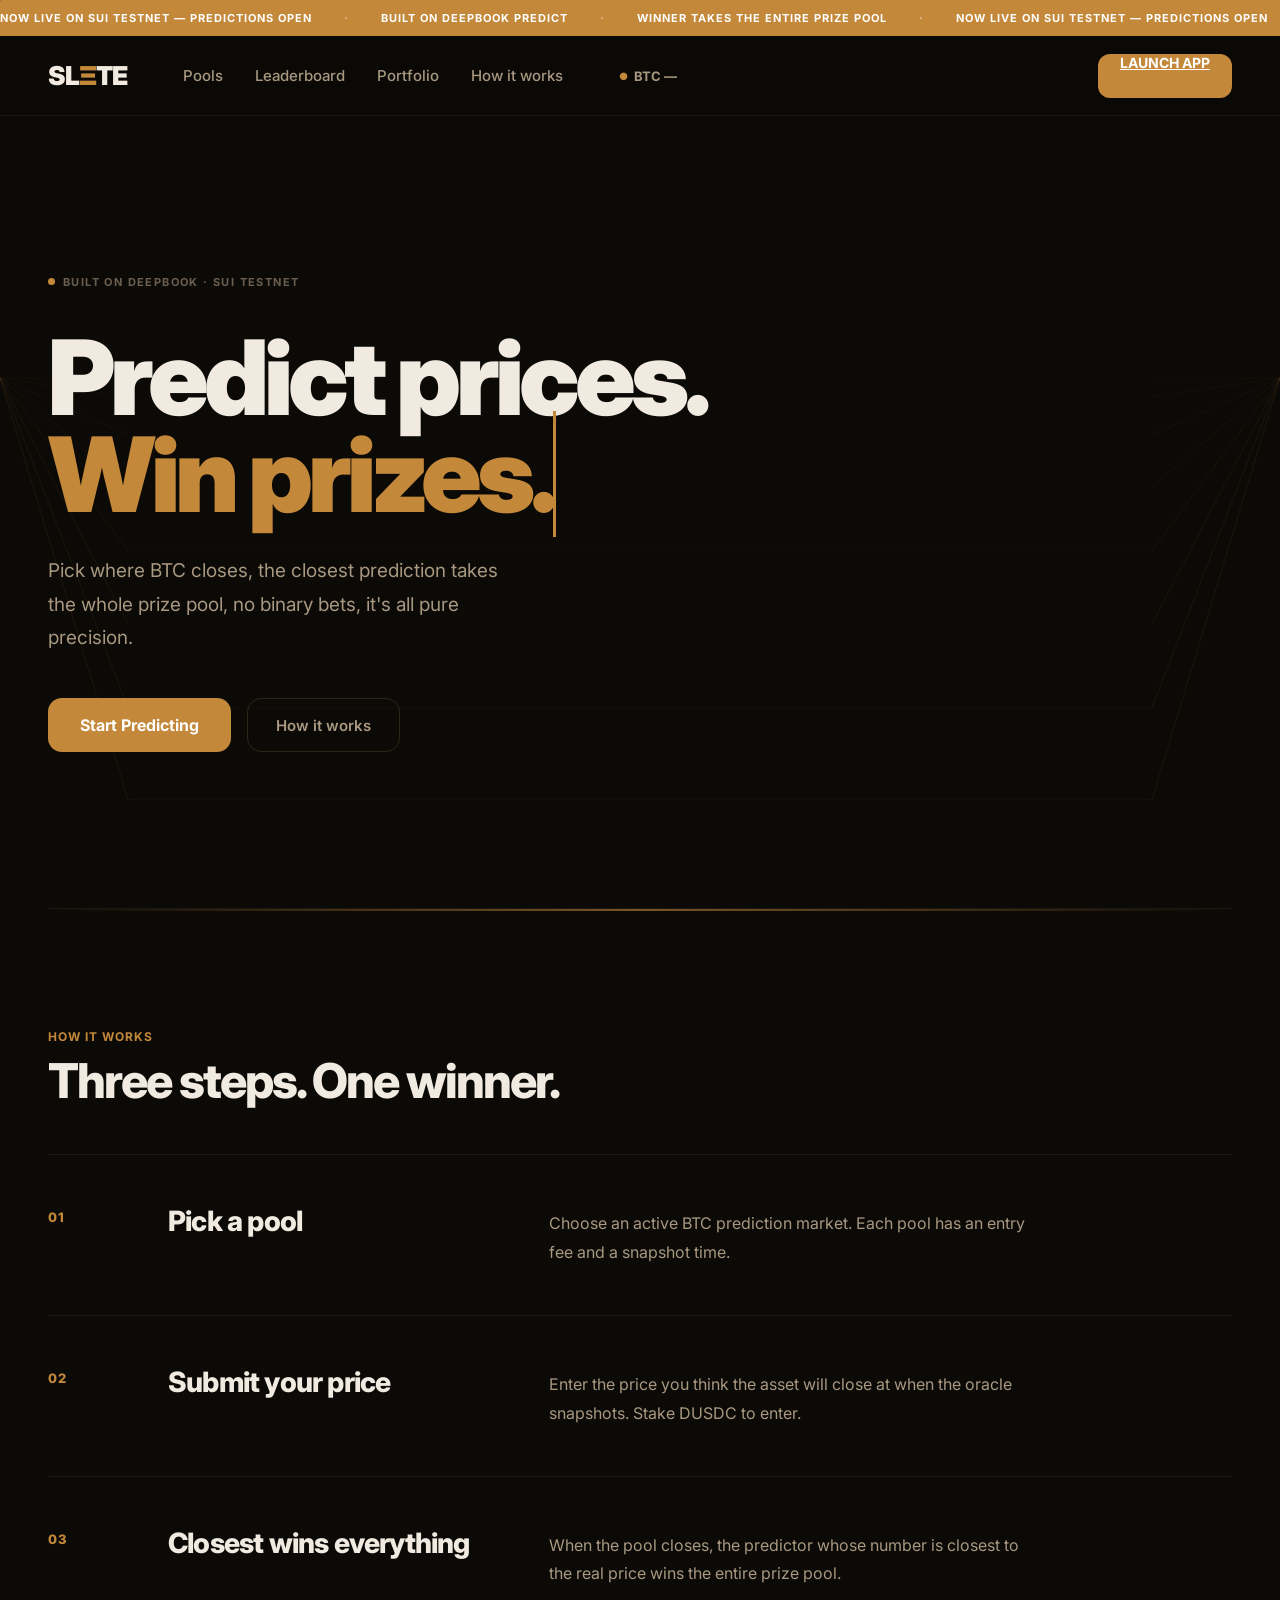
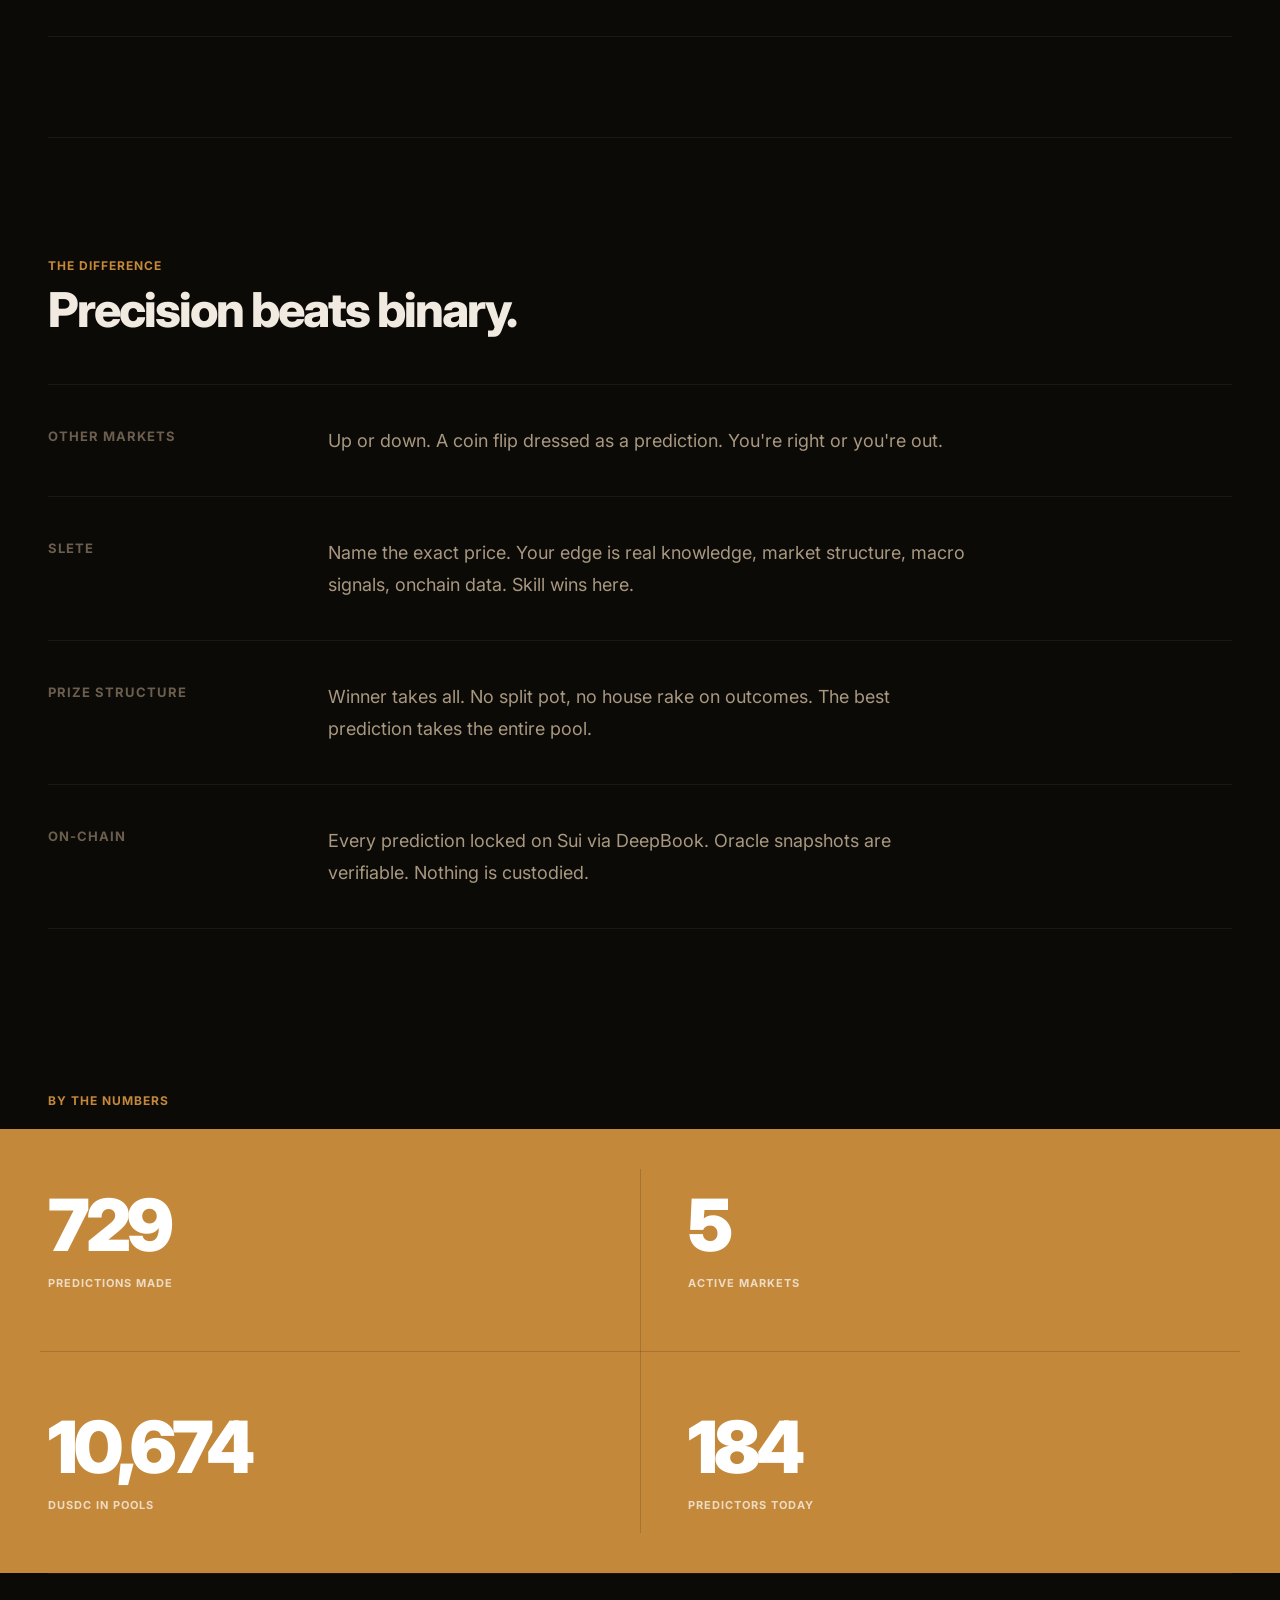
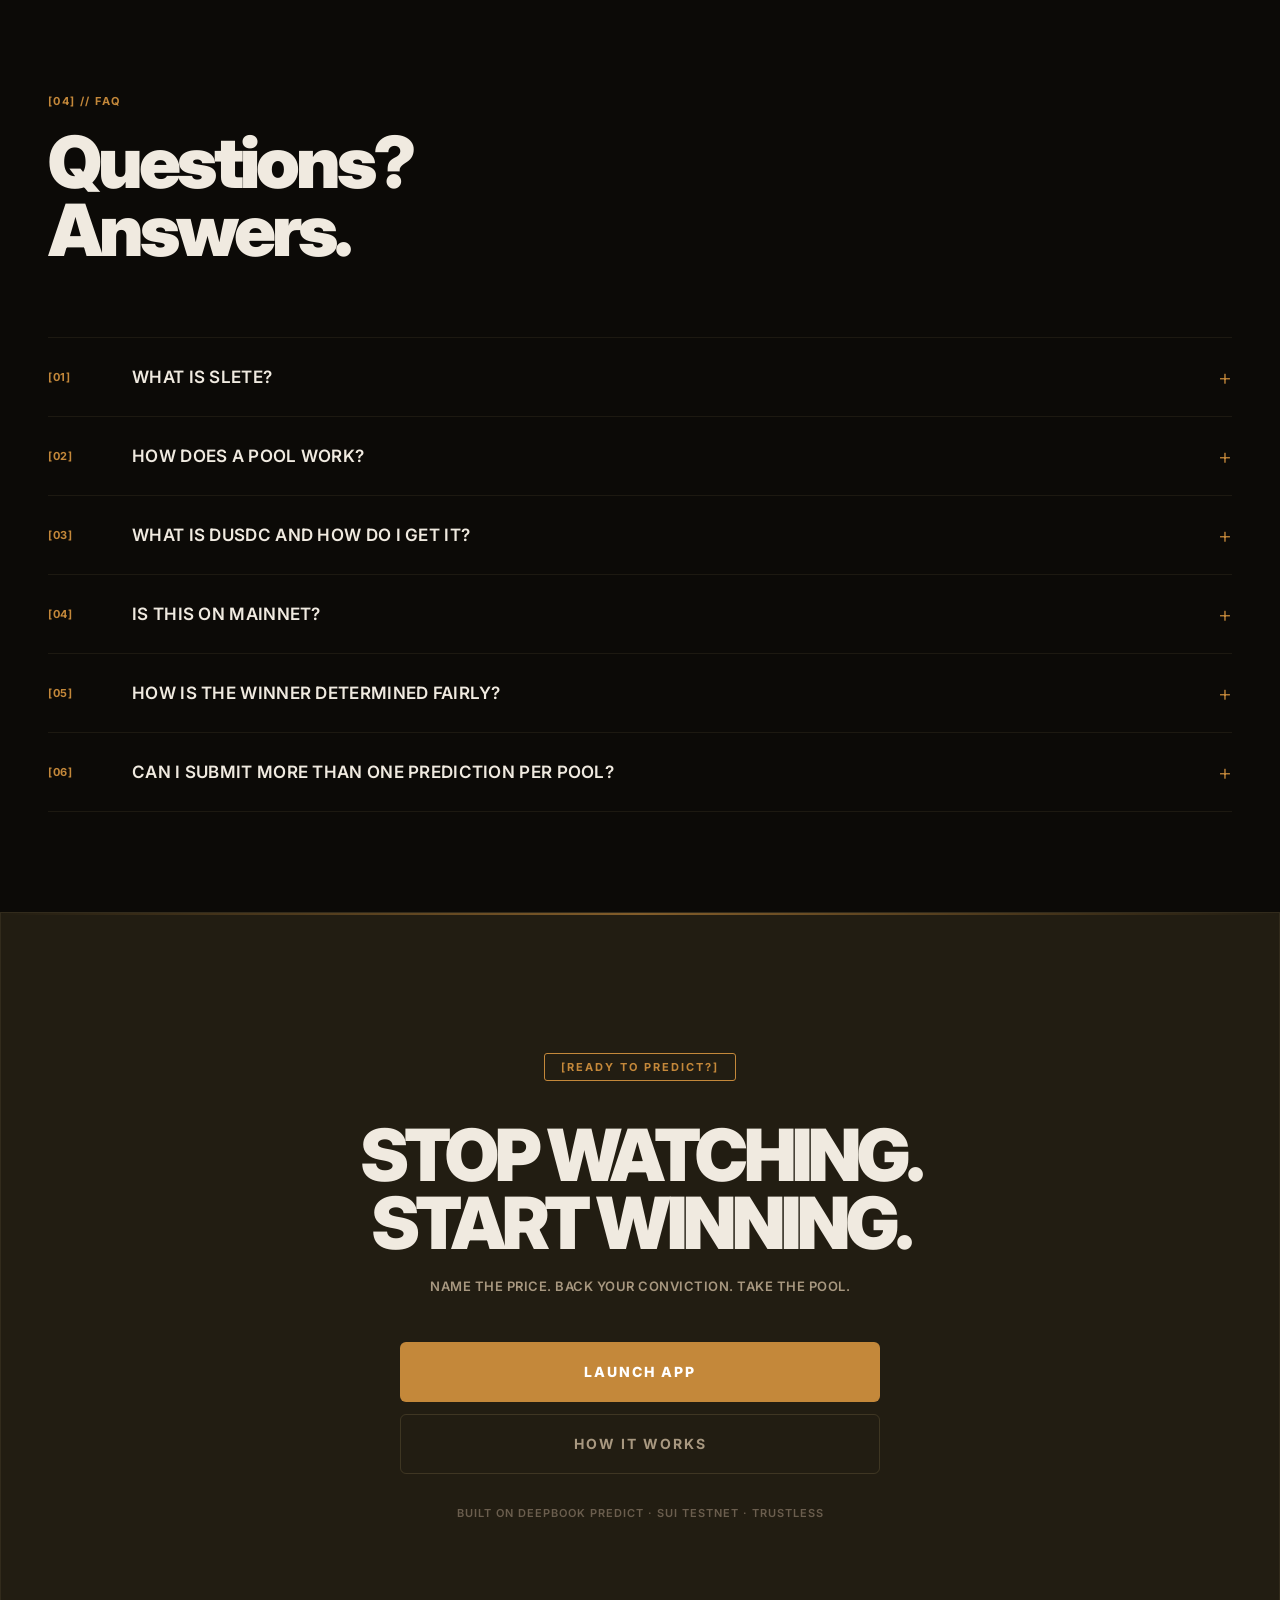
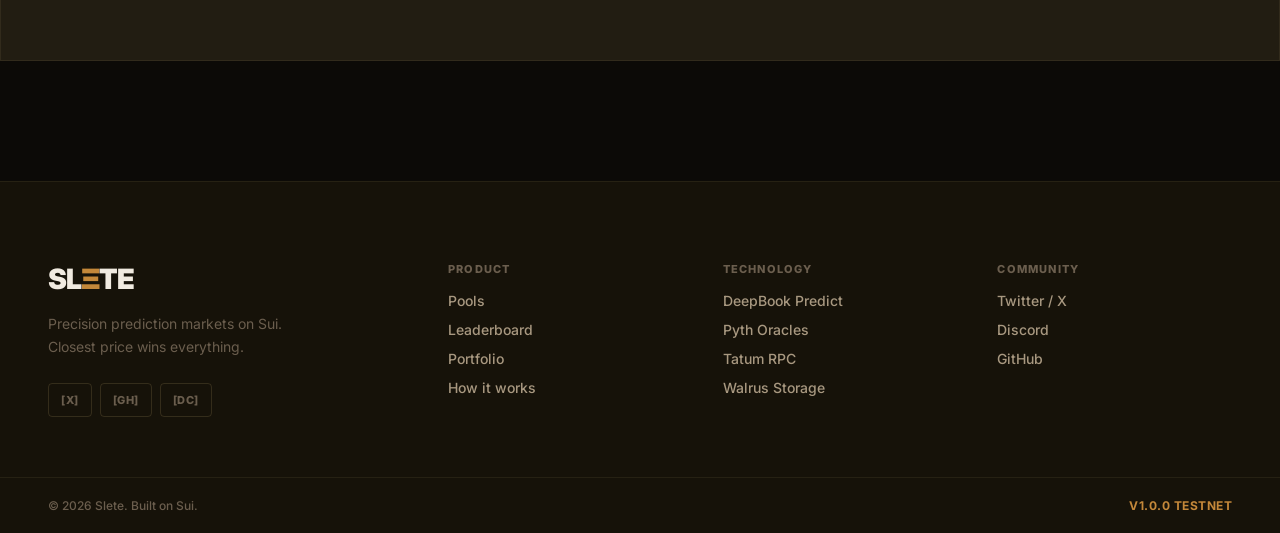
==== commit 581b72e6: "Update links to point to product.html instead of index.html" ====
--- a/index.html
+++ b/index.html
@@ -38,13 +38,15 @@
     <div class="nav-left">
         <div class="logo">SL<span>Ξ</span>TE</div>
         <nav class="nav-links">
-            <a href="index.html#pools">Pools</a>
-            <a href="index.html#leaderboard">Leaderboard</a>
-            <a href="index.html#portfolio">Portfolio</a>
+            <a href="product.html#pools">Pools</a>
+            <a href="product.html#leaderboard">Leaderboard</a>
+            <a href="product.html#portfolio">Portfolio</a>
             <a href="#how">How it works</a>
         </nav>
     </div>
-    <button class="wallet-btn" id="walletBtn">LAUNCH APP</button>
+    <a href="product.html" class="wallet-btn" id="walletBtn">
+    LAUNCH APP
+    </a>
 </header>
 
 <main>
@@ -67,7 +69,7 @@
         </p>
 
         <div class="hero-actions">
-            <a href="index.html" class="primary-btn">Start Predicting</a>
+            <a href="product.html" class="primary-btn">Start Predicting</a>
             <a href="#how" class="ghost-btn">How it works</a>
         </div>
         
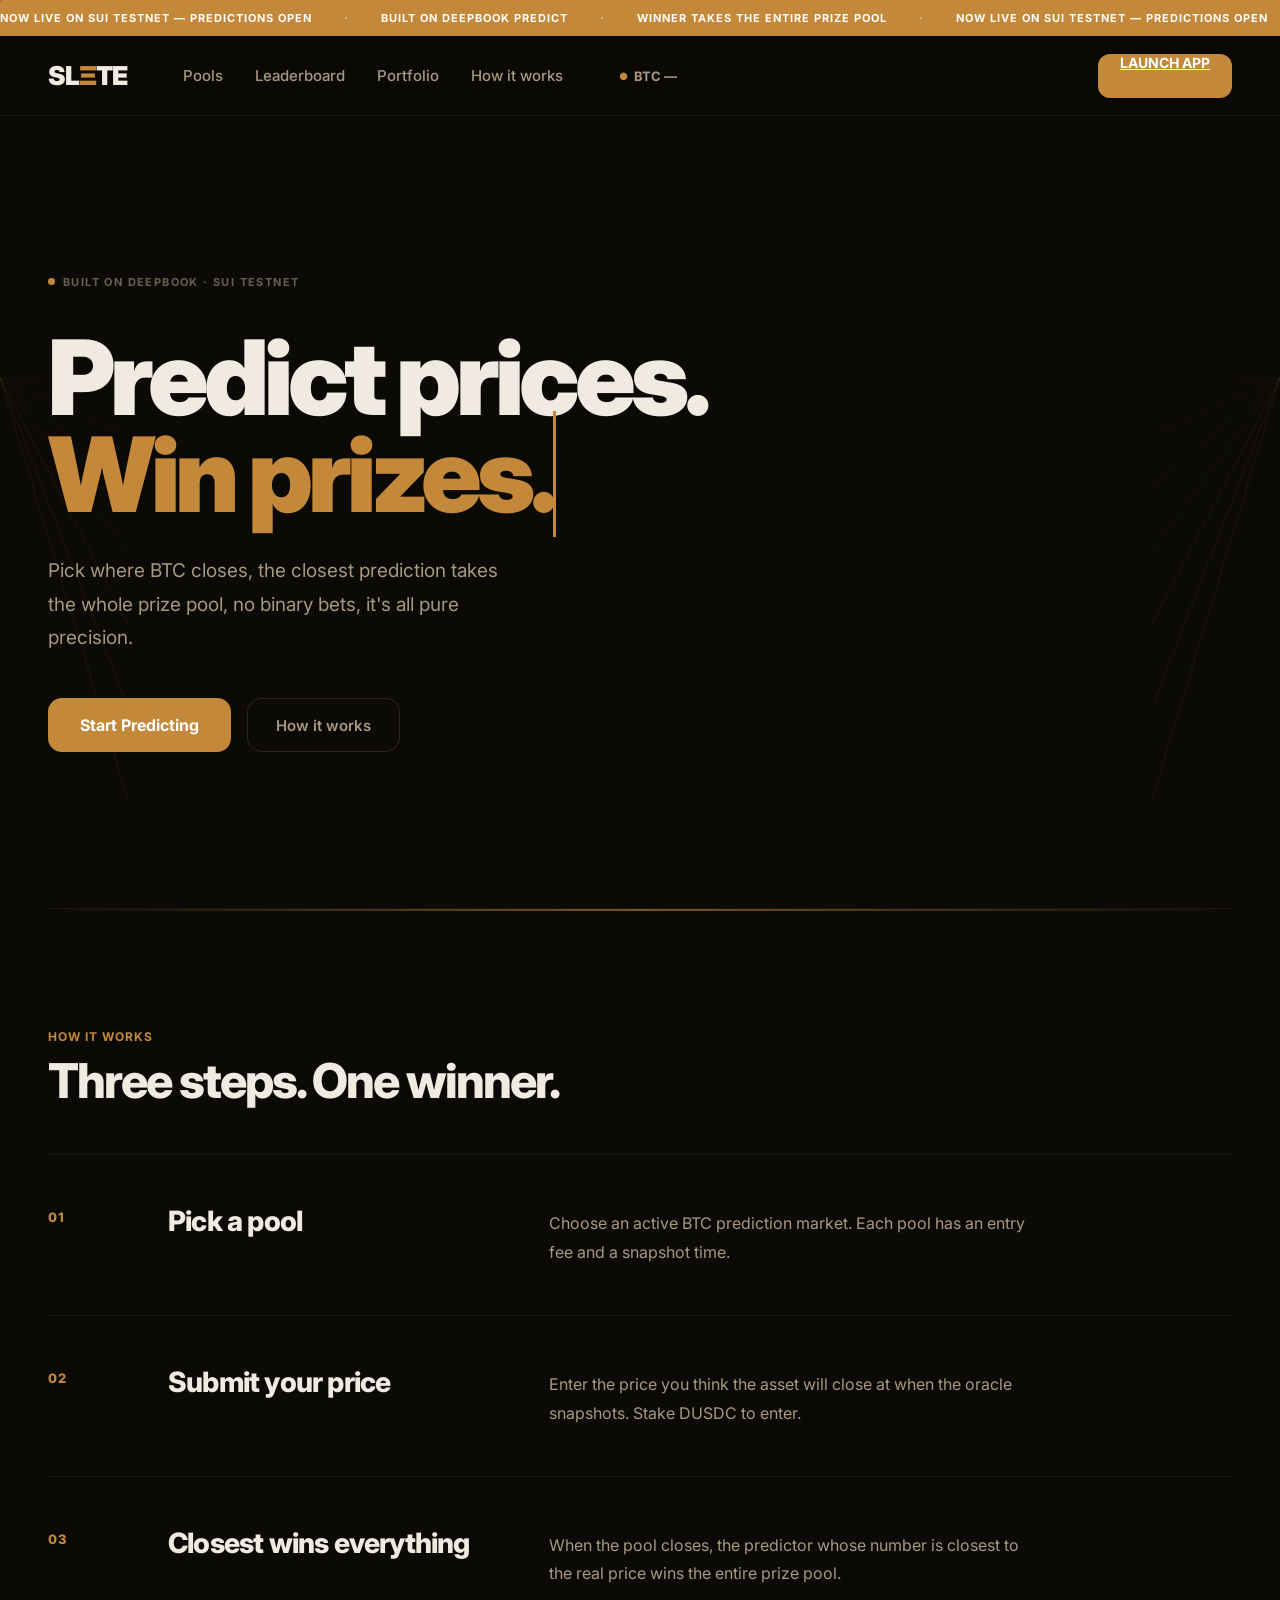
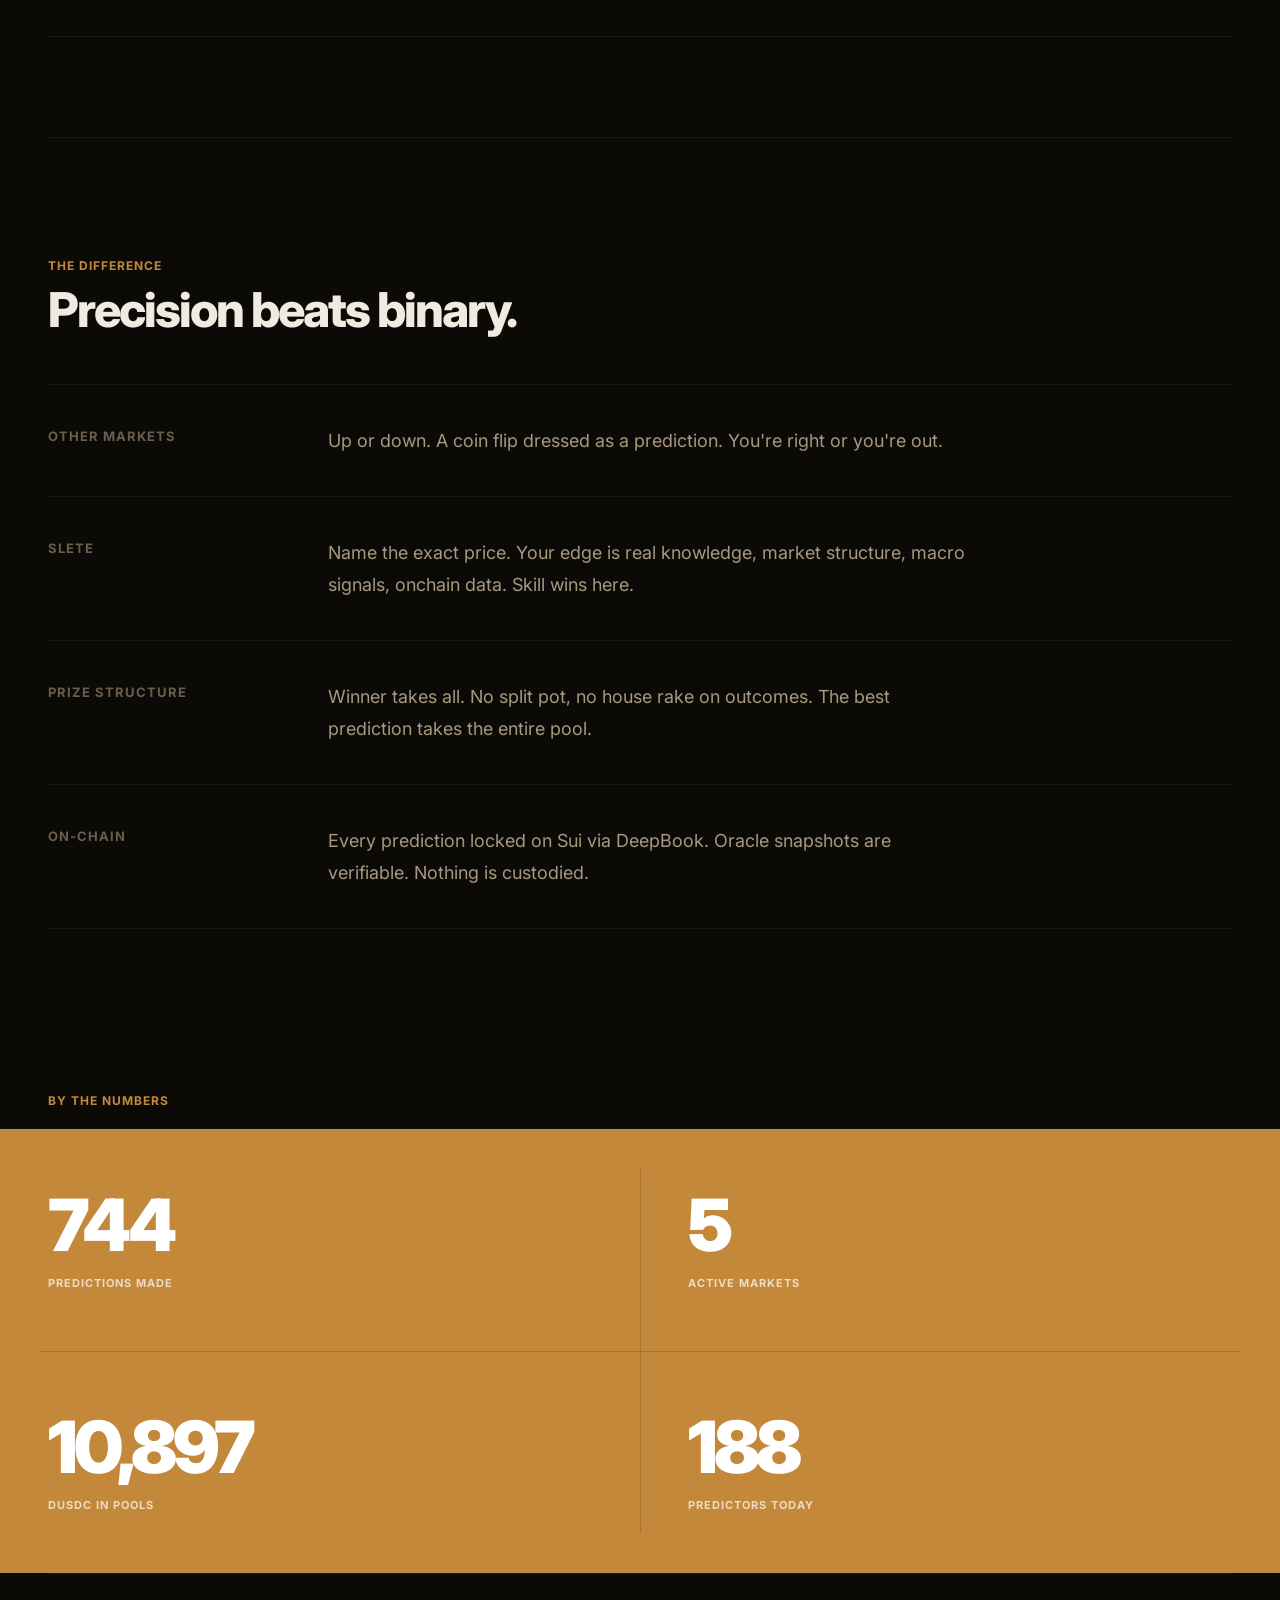
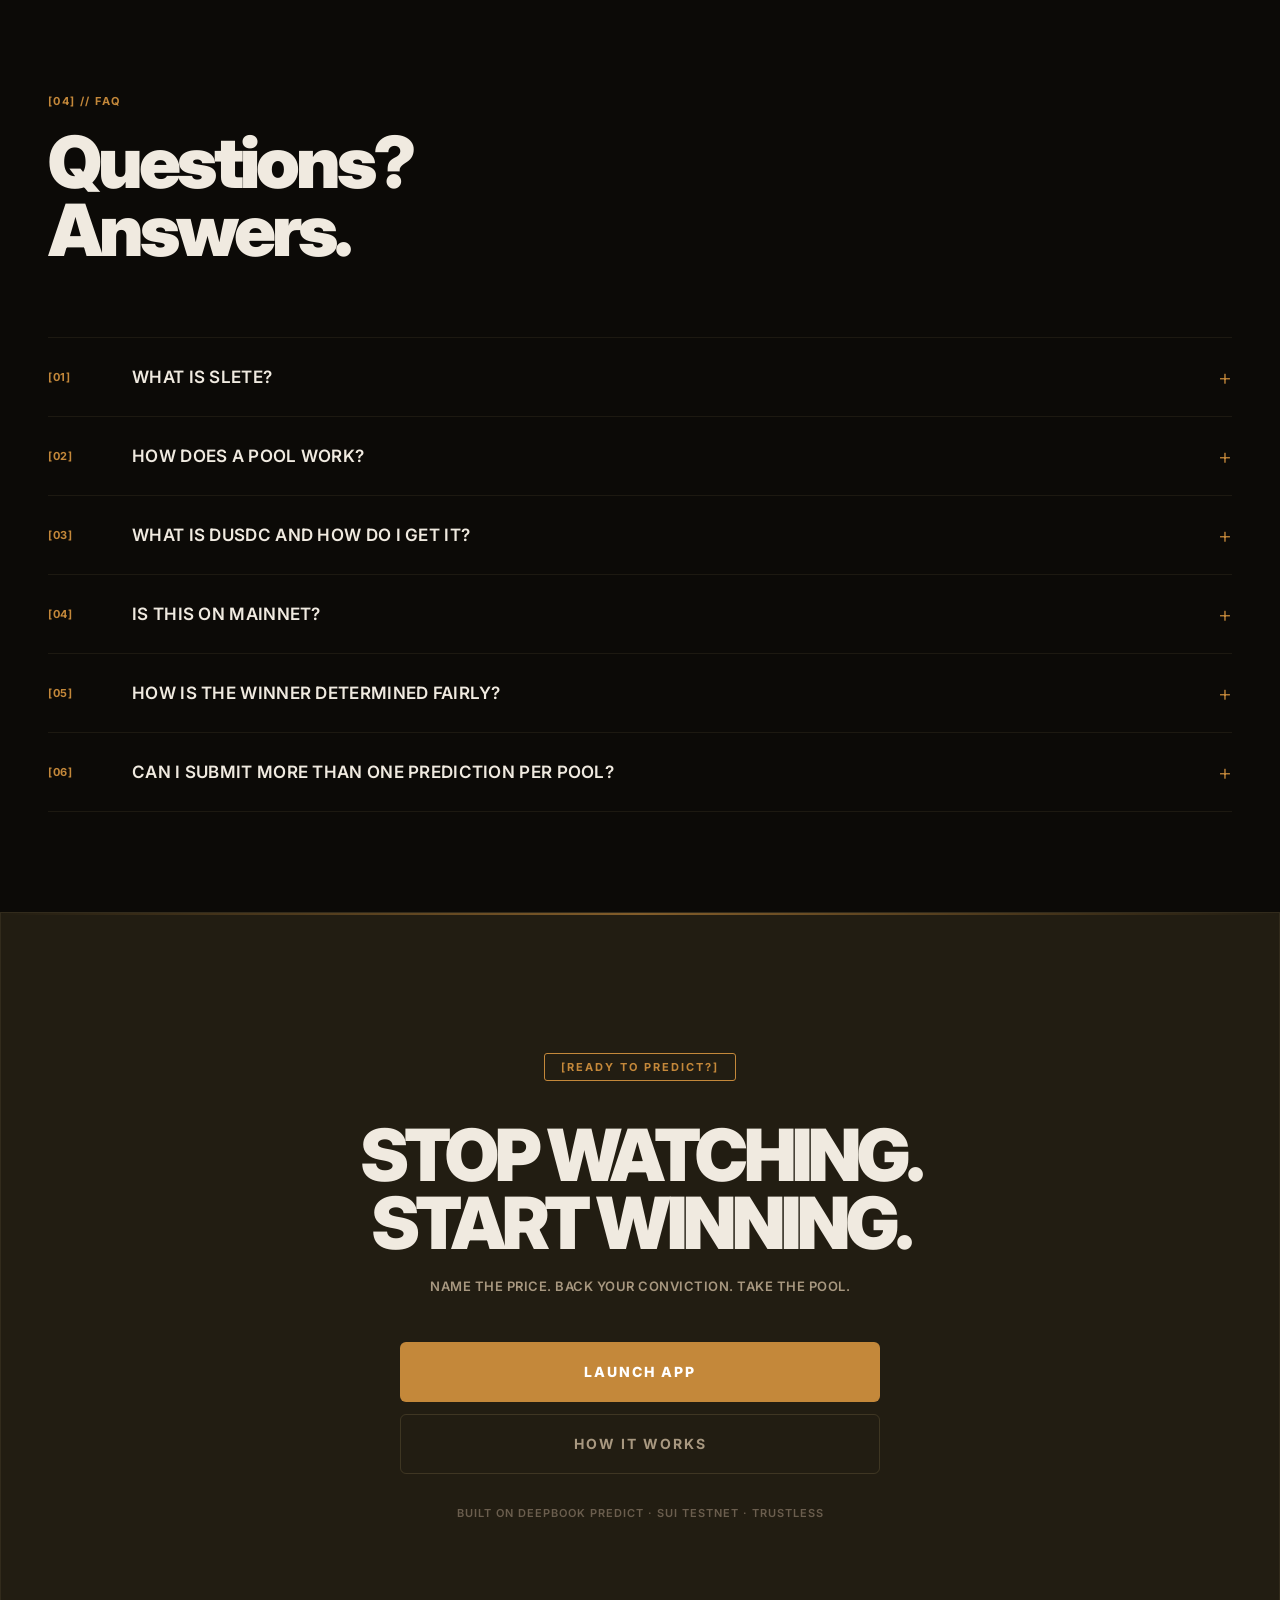
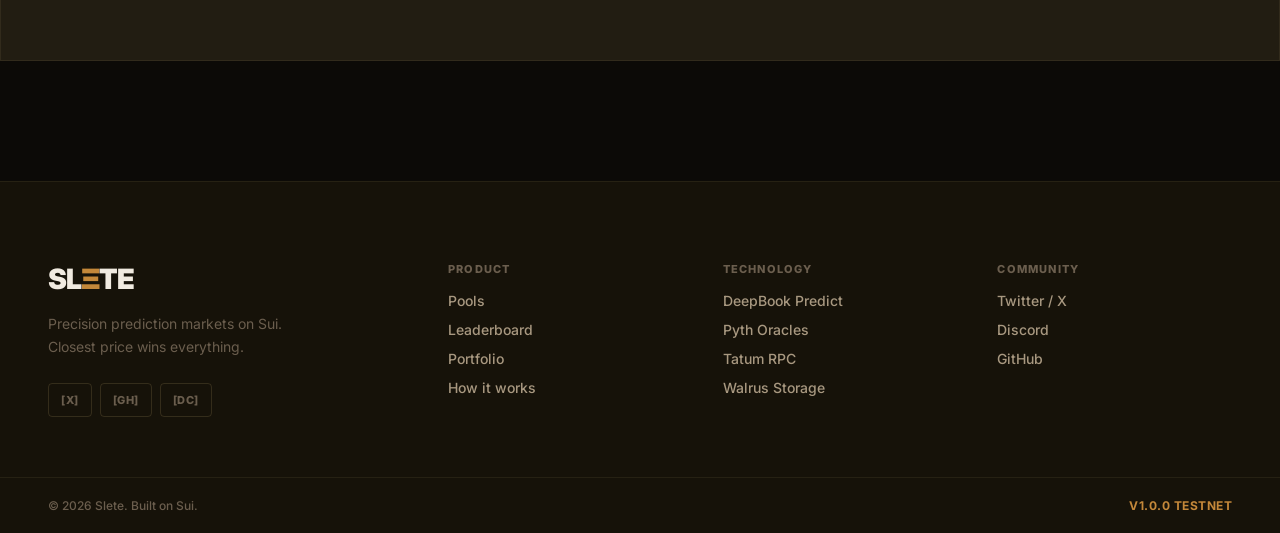
==== commit d842c964: "Add files via upload" ====
--- a/index.html
+++ b/index.html
@@ -44,9 +44,11 @@
             <a href="#how">How it works</a>
         </nav>
     </div>
-    <a href="product.html" class="wallet-btn" id="walletBtn">
+  
+  <a href="product.html" class="wallet-btn" id="walletBtn">
     LAUNCH APP
-    </a>
+</a>
+    
 </header>
 
 <main>
@@ -237,7 +239,7 @@
         <h2>Stop watching.<br>Start winning.</h2>
         <p>Name the price. Back your conviction. Take the pool.</p>
         <div class="cta-buttons">
-            <a href="index.html" class="cta-btn-primary">Launch App</a>
+            <a href="product.html" class="cta-btn-primary">Launch App</a>
             <a href="#how" class="cta-btn-ghost">How it works</a>
         </div>
         <div class="bottom-badge">
@@ -261,9 +263,9 @@
         <div class="footer-cols">
             <div class="footer-col">
                 <div class="footer-col-label">Product</div>
-                <a href="index.html">Pools</a>
-                <a href="index.html#leaderboard">Leaderboard</a>
-                <a href="index.html#portfolio">Portfolio</a>
+                <a href="product.html">Pools</a>
+                <a href="product.html#leaderboard">Leaderboard</a>
+                <a href="product.html#portfolio">Portfolio</a>
                 <a href="#how">How it works</a>
             </div>
             <div class="footer-col">
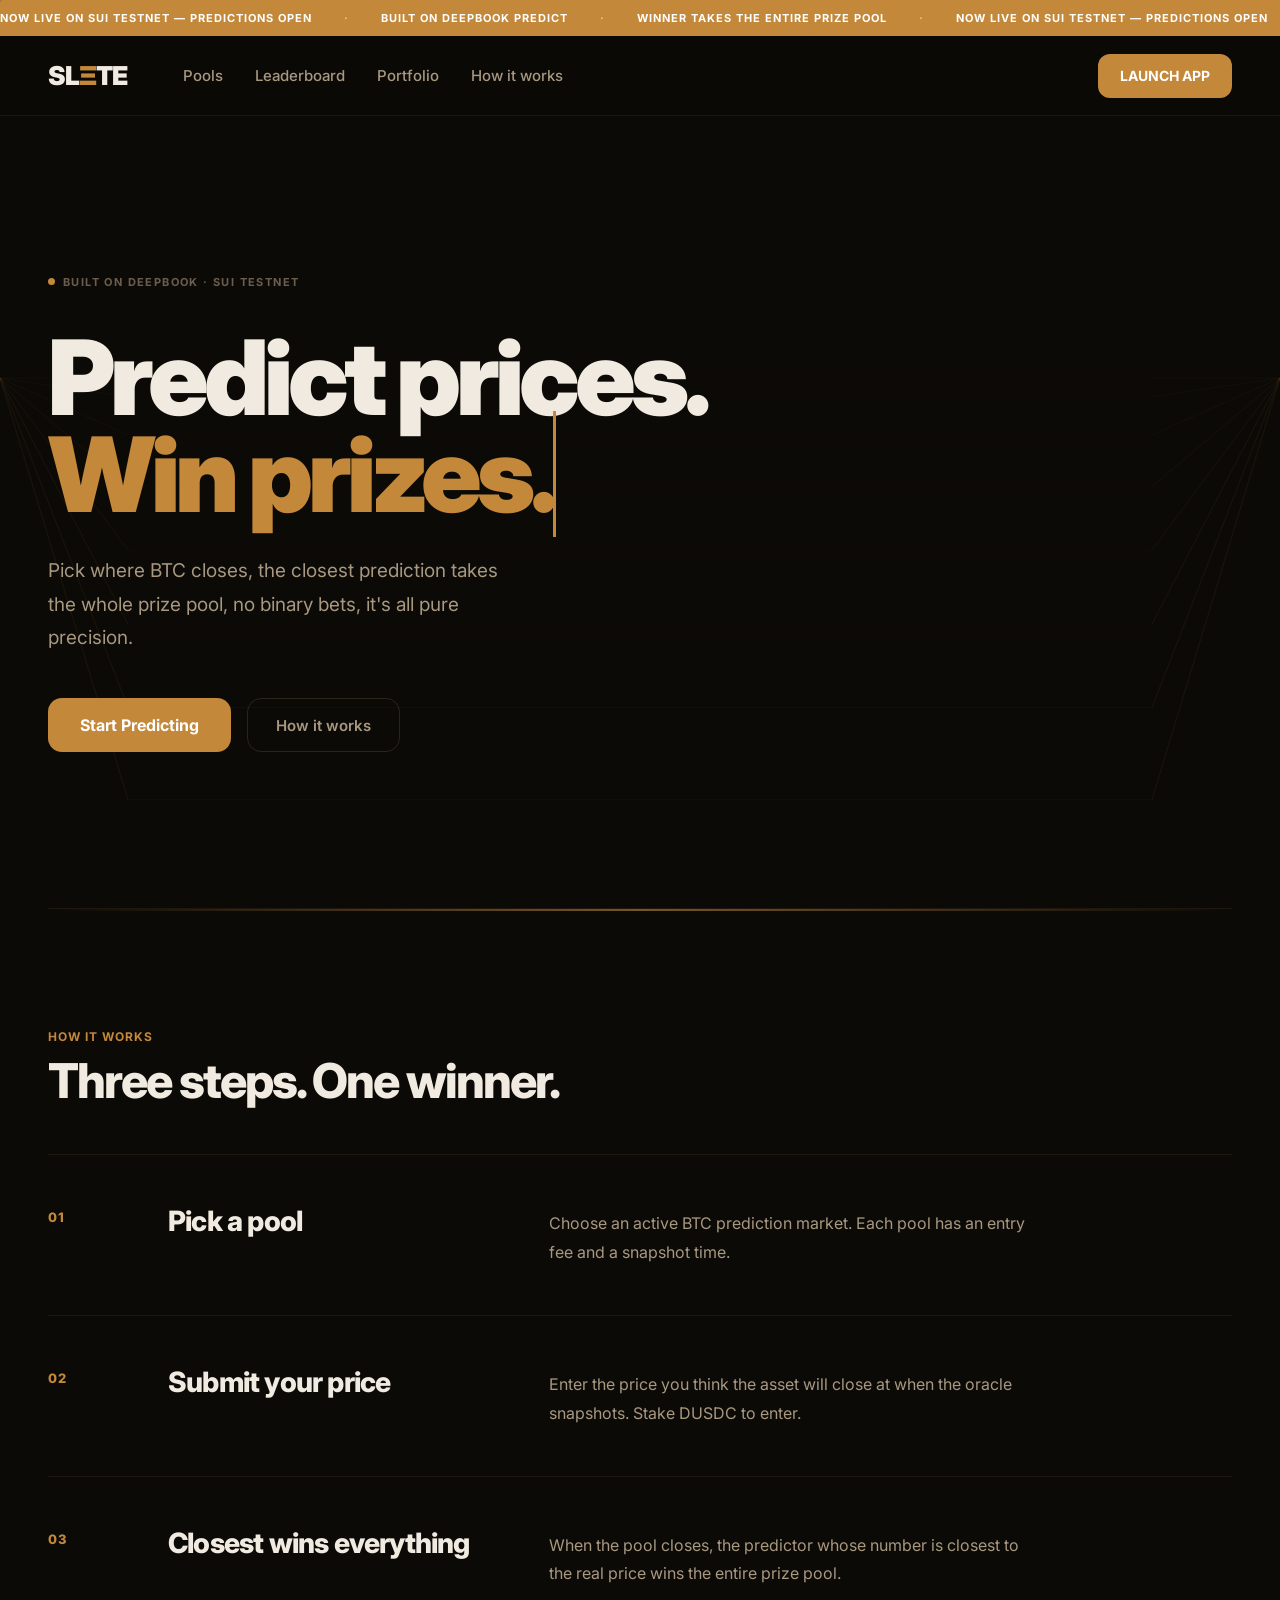
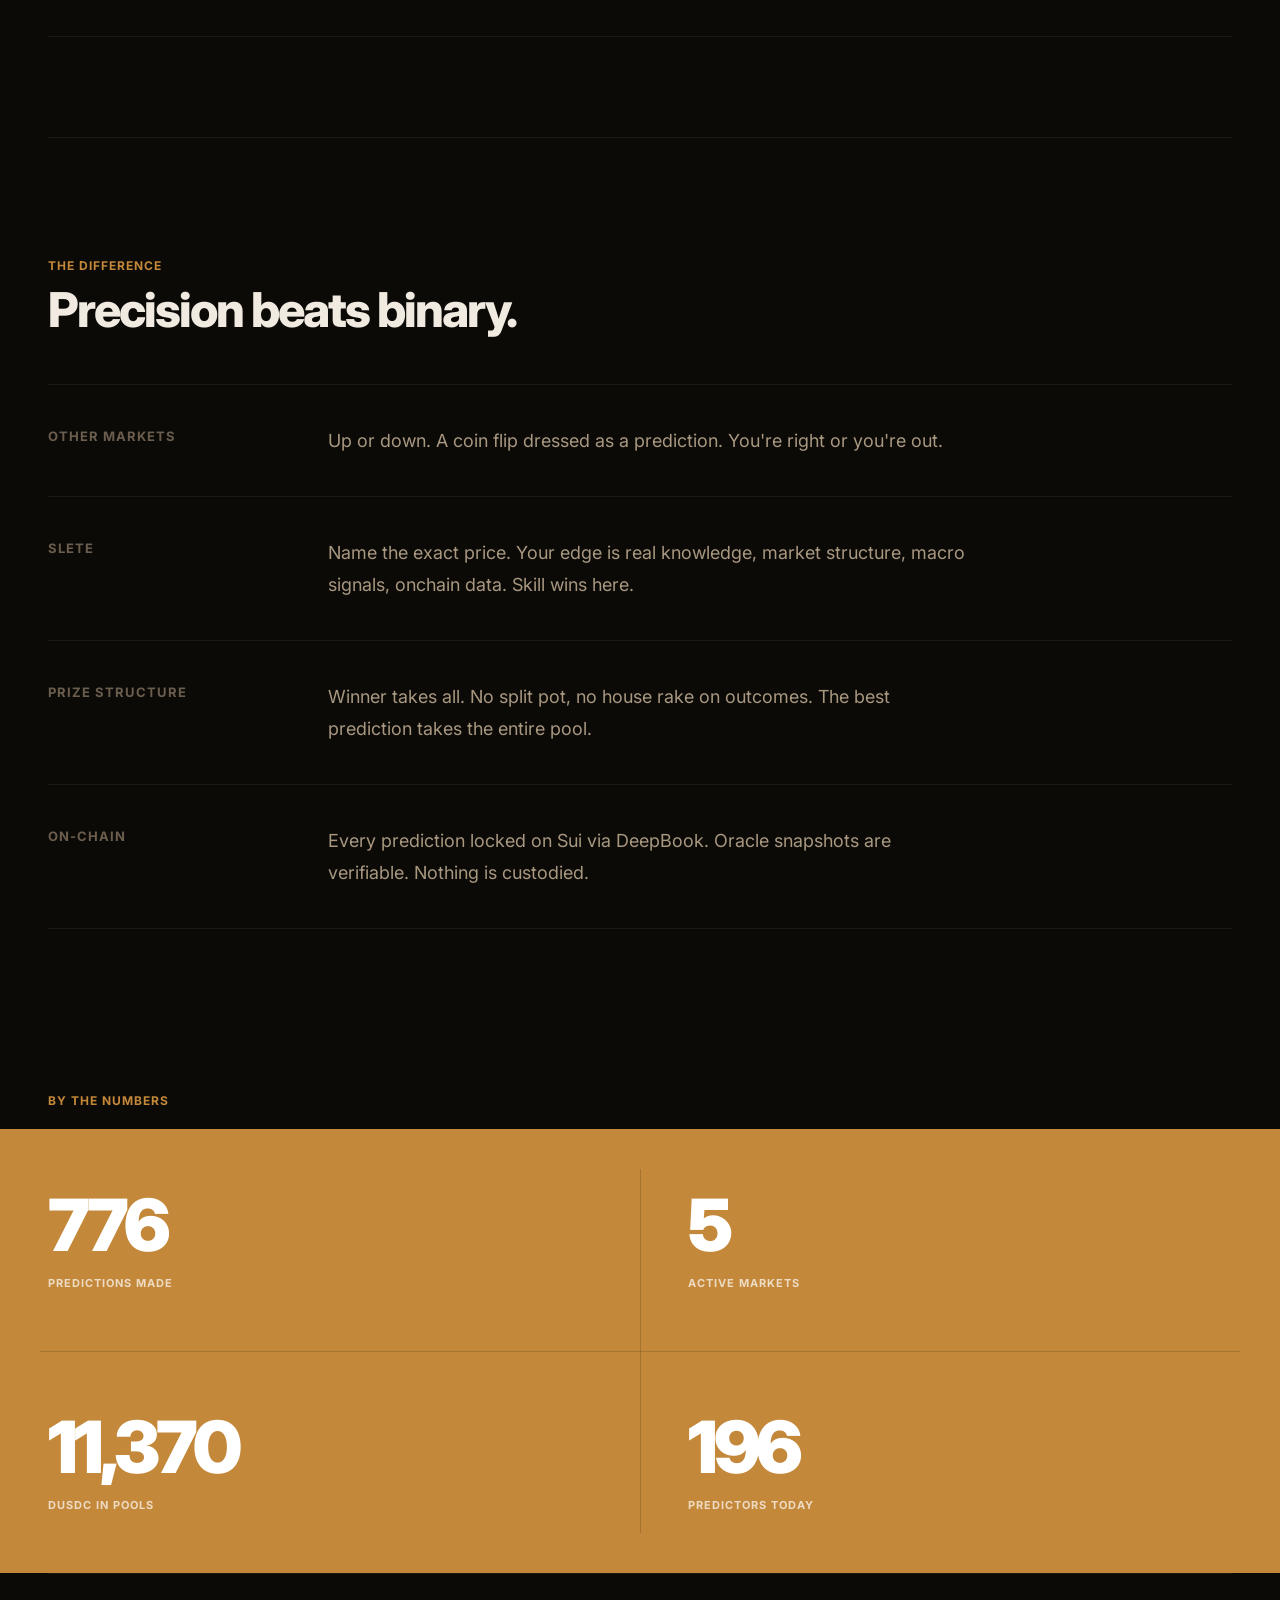
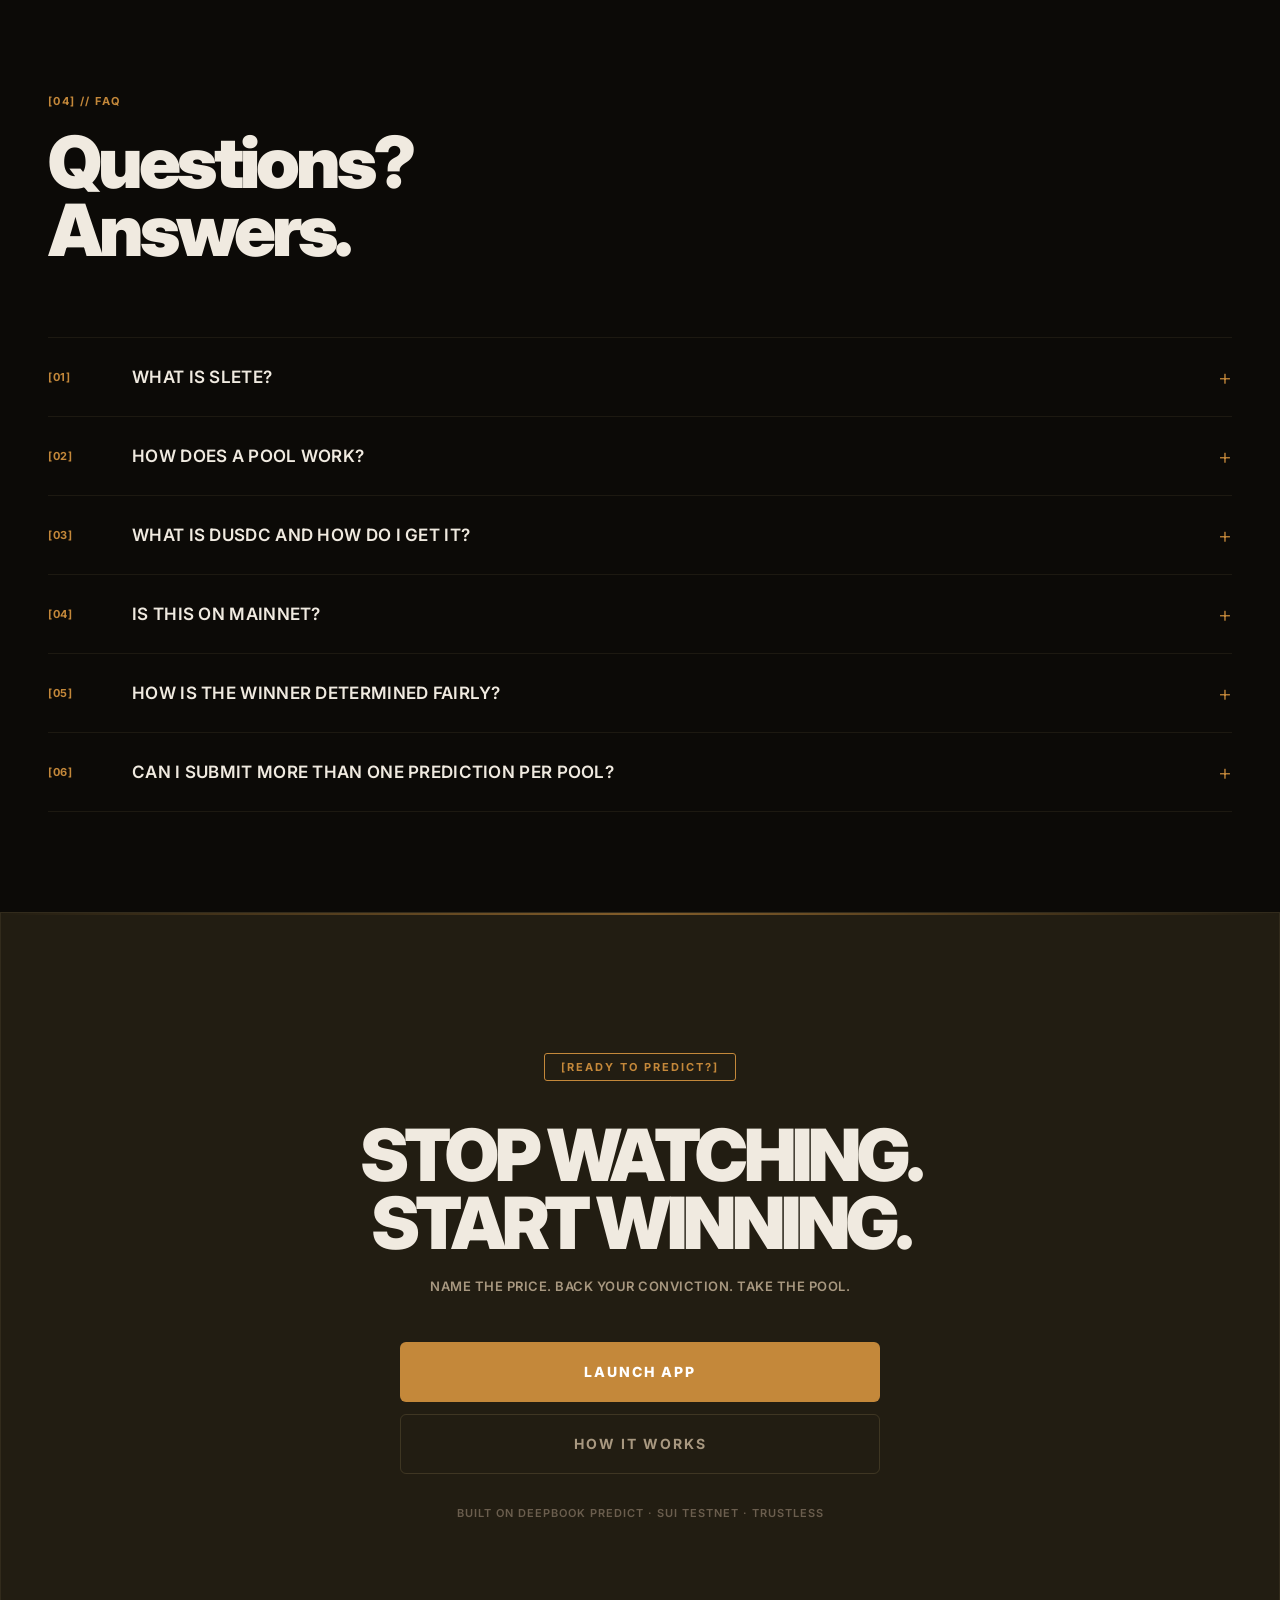
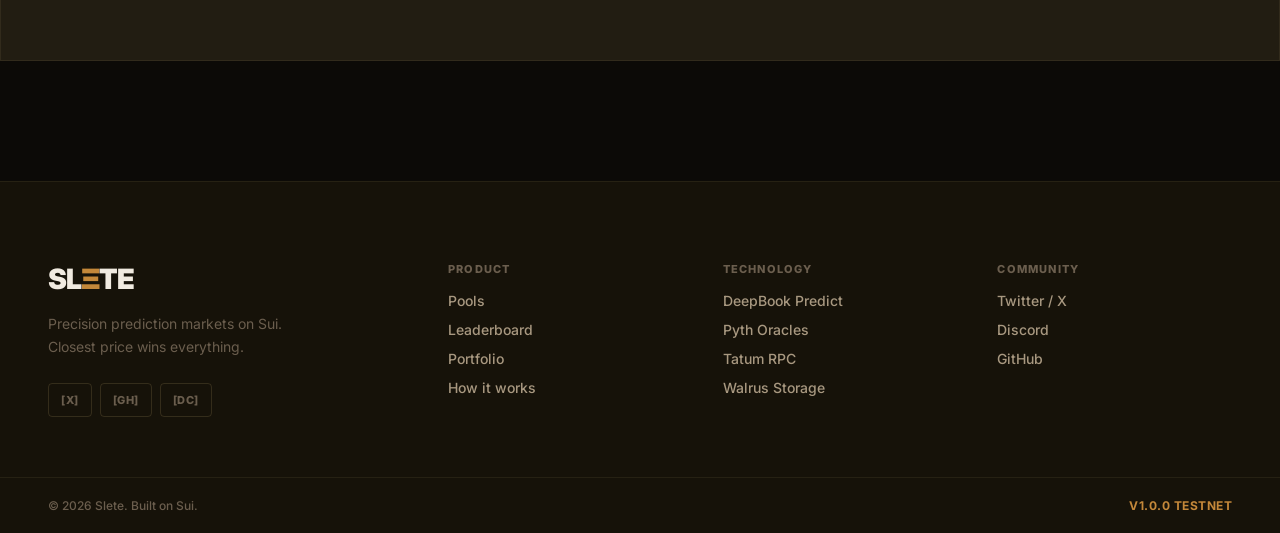
==== commit 3586eb74: "Update favicon from slete1.png to slete3.png" ====
--- a/index.html
+++ b/index.html
@@ -10,7 +10,7 @@
 <link rel="preconnect" href="https://fonts.gstatic.com" crossorigin>
 <link href="https://fonts.googleapis.com/css2?family=Inter:wght@400;500;600;700;800;900&display=swap" rel="stylesheet">
 
-<link rel="icon" href="slete1.png" type="image/png" sizes="16x16" />
+<link rel="icon" href="slete3.png" type="image/png" sizes="16x16" />
 
 </head>
 <body>
--- a/sletelanding-desktop.css
+++ b/sletelanding-desktop.css
@@ -100,6 +100,8 @@
     border-bottom: 1px solid var(--border);
 }
 
+.nav-btc { display: none !important; }
+
 .nav-left {
     display: flex;
     align-items: center;
@@ -144,6 +146,13 @@
     cursor: pointer;
     transition: background .2s, transform .15s;
     font-family: 'Inter', sans-serif;
+}
+
+.wallet-btn {
+    display: inline-flex;
+    align-items: center;
+    justify-content: center;
+    text-decoration: none;    
 }
 
 .wallet-btn:hover {
